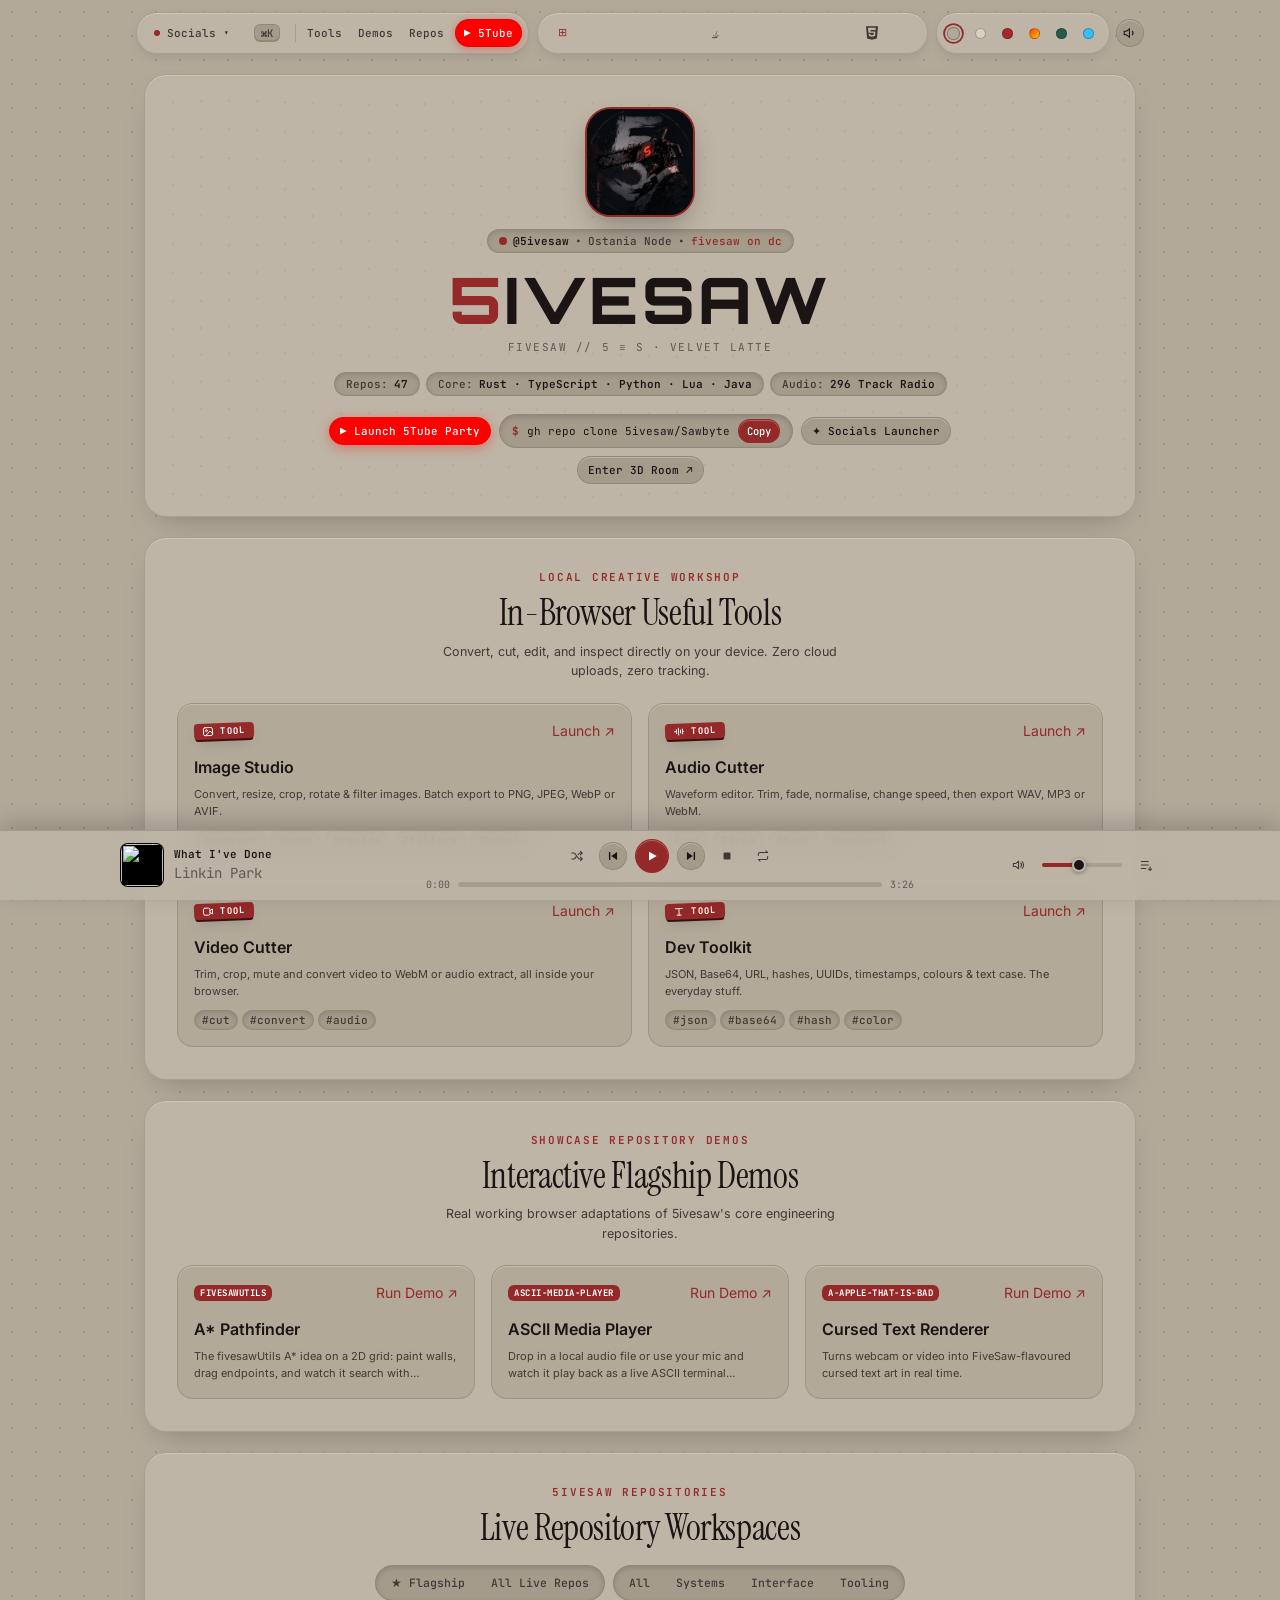
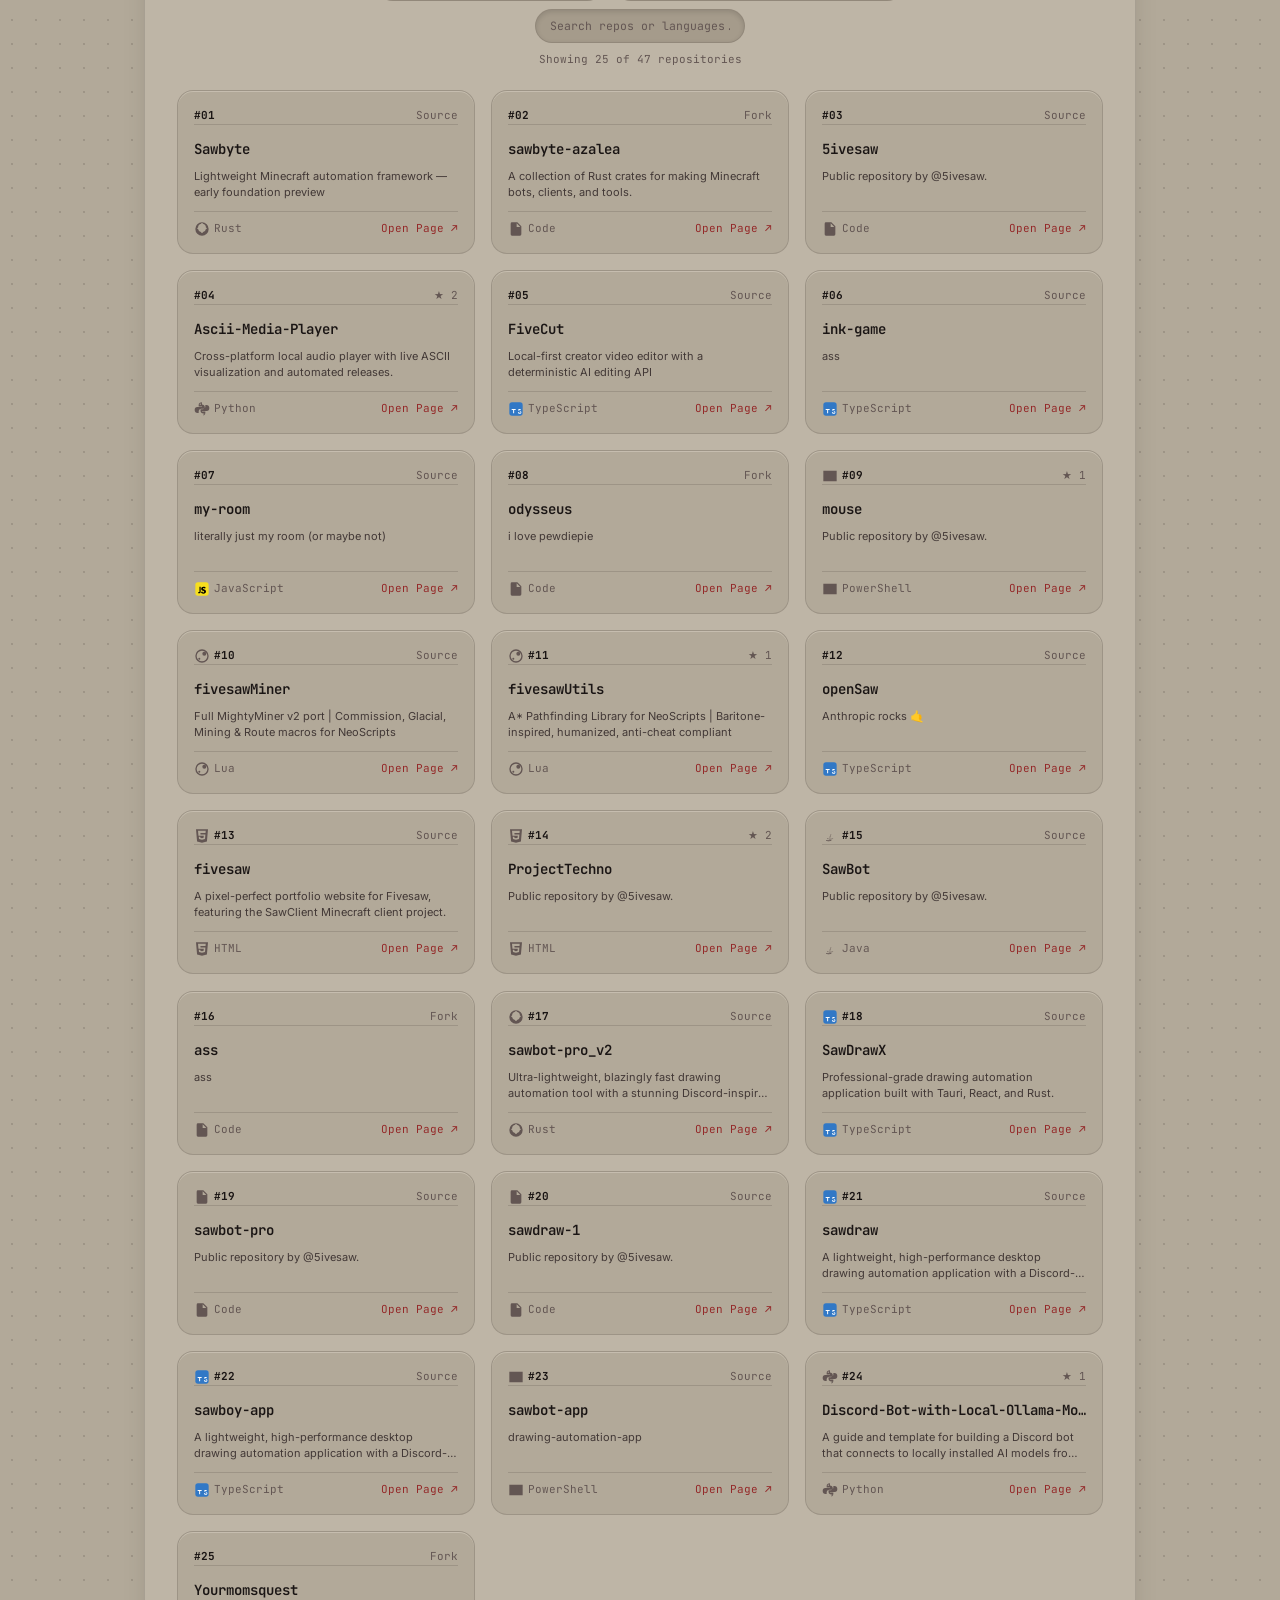
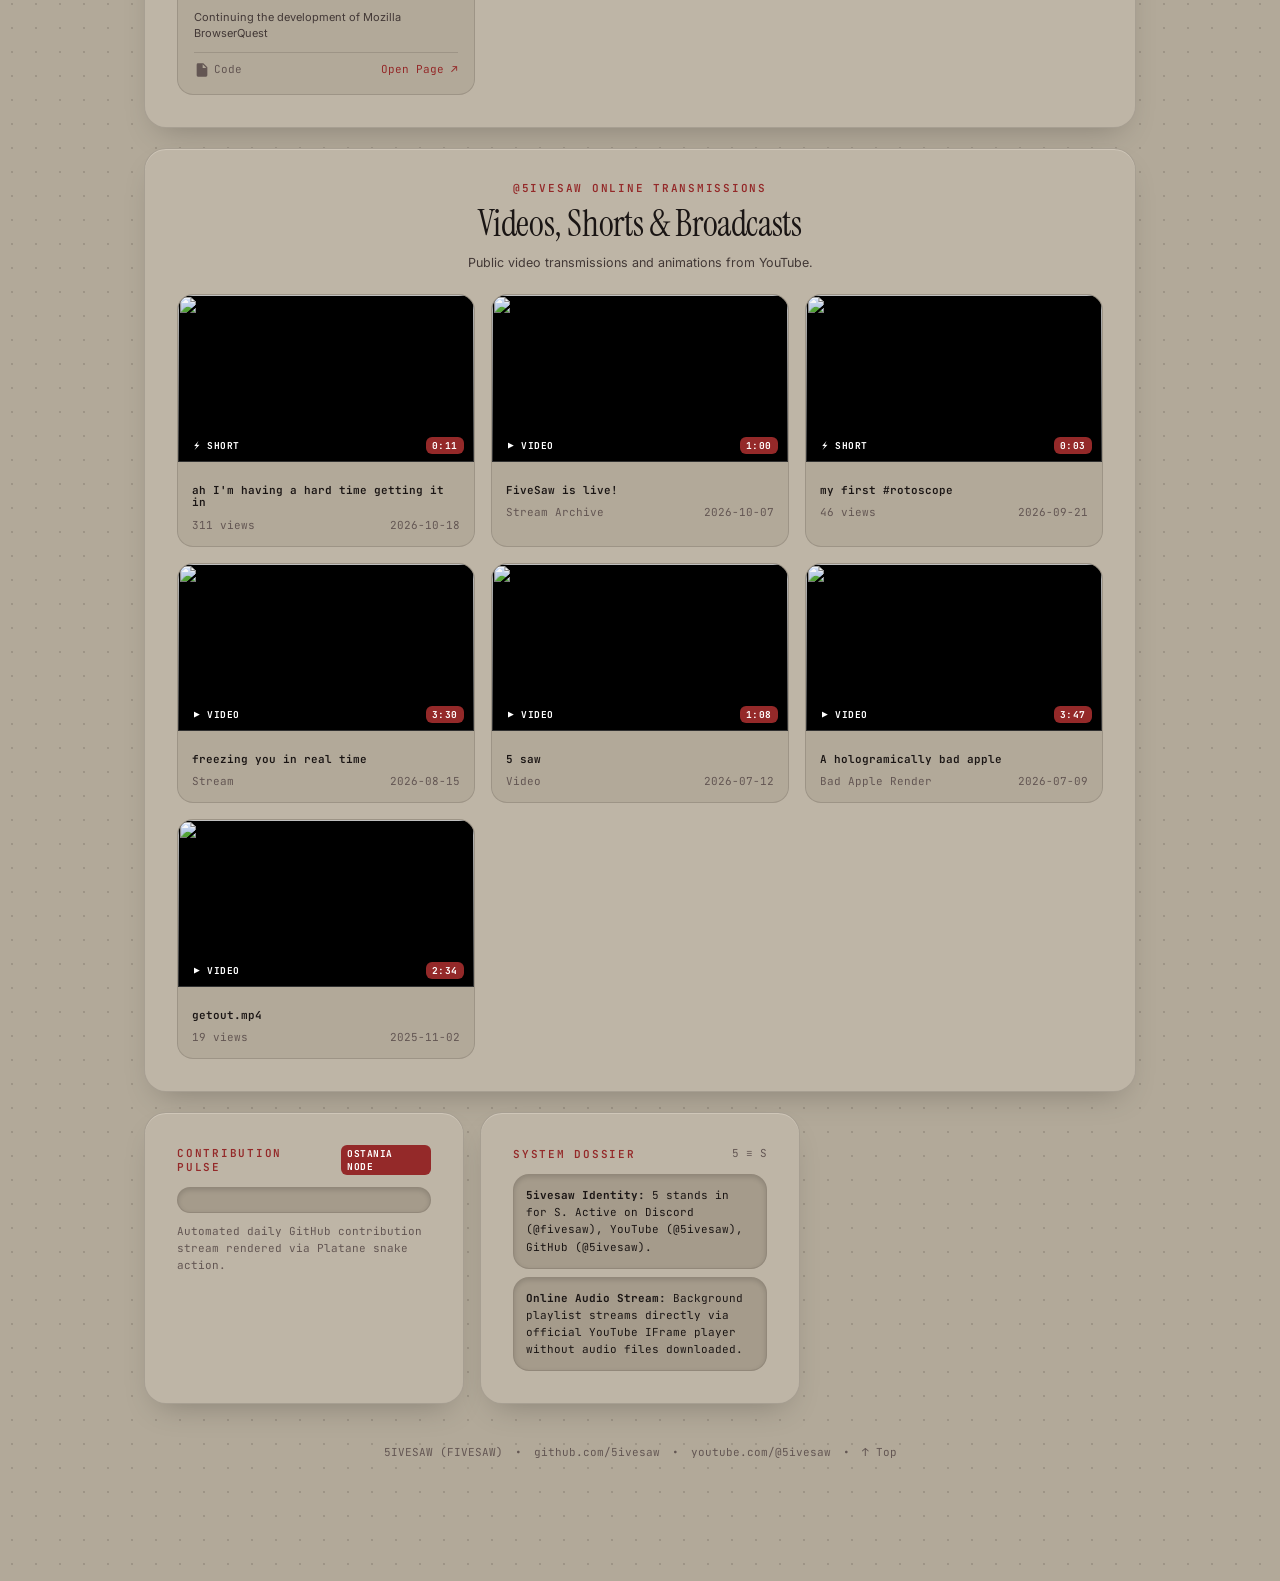
==== docs/index.html @ e76a1ba5 "feat: add 5Tube synchronized multiplayer theater and dedicated repo pages" ====
<!DOCTYPE html>
<html lang="en" class="scroll-smooth" data-tone="latte">
<head>
  <meta charset="UTF-8" />
  <meta name="viewport" content="width=device-width, initial-scale=1.0" />
  <title>5IVESAW (Fivesaw) — Official Portal, In-Browser Tools &amp; Transmissions</title>
  <meta name="description" content="Official portal of @5ivesaw featuring in-browser creative tools, repository demos, YouTube transmissions, and background radio." />
  <meta property="og:title" content="5IVESAW (Fivesaw) — Official Portal" />
  <meta property="og:description" content="Creative in-browser tools, Minecraft & bot frameworks, ASCII media players, and transmissions." />
  <meta property="og:image" content="https://5ivesaw.github.io/img/og.jpg" />
  <meta property="og:url" content="https://5ivesaw.github.io/" />
  <link rel="canonical" href="https://5ivesaw.github.io/" />
  <link rel="icon" type="image/png" href="./img/favicon.png" />
  <script>
    if (location.hostname === '5ivesaw.github.io' && location.pathname.startsWith('/5ivesaw')) {
      location.replace('https://5ivesaw.github.io/' + location.search + location.hash);
    }
  </script>

  <!-- Typography -->
  <link rel="preconnect" href="https://fonts.googleapis.com" />
  <link rel="preconnect" href="https://fonts.gstatic.com" crossorigin />
  <link href="https://fonts.googleapis.com/css2?family=Instrument+Serif:ital@0;1&family=Inter:wght@300;400;500;600;700&family=JetBrains+Mono:wght@400;500;600;700&family=Orbitron:wght@600;800&display=swap" rel="stylesheet" />

  <!-- Core Stylesheet -->
  <link rel="stylesheet" href="./css/main.css" />
  <link rel="stylesheet" href="./css/tools.css" />

  <style>
    /* Topbar Layout & Sticky Navigation */
    #topbar {
      position: sticky;
      top: 12px;
      z-index: 40;
      margin: 12px auto 20px;
      padding: 0 16px;
      max-width: 1040px;
      width: 100%;
    }
    .topbar-bar {
      display: flex;
      align-items: center;
      justify-content: space-between;
      gap: 8px;
    }
    .nav-pill {
      height: 42px;
      background: var(--elevated);
      border: 1px solid var(--line);
      border-radius: var(--r-full);
      box-shadow: 0 4px 14px -4px rgba(0,0,0,0.15), inset 0 1px 0 var(--hi);
      display: inline-flex;
      align-items: center;
      padding: 0 6px;
      transition: border-color .25s ease, background-color .4s var(--ease);
    }
    .nav-pill:hover { border-color: var(--line-strong); }

    /* Overview Scroller */
    #overviewCard {
      width: clamp(200px, 36vw, 440px);
      height: 42px;
      overflow: hidden;
      position: relative;
    }
    #workspacesScroller {
      display: flex;
      align-items: center;
      gap: 4px;
      width: 100%;
      height: 100%;
      overflow-x: auto;
      scrollbar-width: none;
      padding: 0 6px;
    }
    #workspacesScroller::-webkit-scrollbar { display: none; }
    .ws-item-btn {
      height: 30px;
      padding: 0 7px;
      border-radius: var(--r-full);
      display: inline-flex;
      align-items: center;
      gap: 4px;
      flex-shrink: 0;
      border: 1px solid transparent;
      color: var(--muted);
      transition: background-color .2s, color .2s, border-color .2s;
    }
    .ws-item-btn:hover {
      background-color: var(--surface);
      border-color: var(--line);
      color: var(--ink);
    }
    .ws-short-label {
      max-width: 0;
      opacity: 0;
      overflow: hidden;
      white-space: nowrap;
      font-size: 11px;
      transition: max-width .35s var(--ease), opacity .25s ease;
    }
    #overviewCard:hover .ws-short-label {
      max-width: 70px;
      opacity: 1;
    }

    /* Theme Dock Dots */
    .theme-dot-btn {
      height: 28px;
      padding: 0 5px;
      display: inline-flex;
      align-items: center;
      gap: 4px;
      border-radius: var(--r-full);
      transition: background-color .2s;
    }
    .theme-dot-btn:hover { background: var(--surface); }
    .theme-dot-btn.active-tone .dot-swatch {
      transform: scale(1.22);
      box-shadow: 0 0 0 1.5px var(--elevated), 0 0 0 3px var(--accent);
    }
    .dot-label {
      max-width: 0;
      opacity: 0;
      overflow: hidden;
      white-space: nowrap;
      font-size: 10px;
      transition: max-width .3s var(--ease), opacity .2s;
    }
    .theme-dot-btn:hover .dot-label {
      max-width: 60px;
      opacity: 1;
    }

    /* Chainsaw Mode Trim */
    .csm-only { display: none; }
    [data-tone="chainsaw"] .csm-only { display: block; }
    .csm-hazard {
      background: repeating-linear-gradient(-45deg, #FF3B14 0 10px, #0D0A0B 10px 20px);
    }

    /* Avatar & Hero */
    .hero-avatar-box {
      position: relative;
      width: 110px;
      height: 110px;
      border-radius: 26px;
      overflow: hidden;
      border: 2px solid var(--line-strong);
      box-shadow: 0 12px 28px -8px rgba(0,0,0,0.35);
      background: #000;
      cursor: pointer;
    }
    .hero-avatar-box img {
      position: absolute;
      inset: 0;
      width: 100%;
      height: 100%;
      object-fit: cover;
      transition: opacity .4s ease, transform .4s var(--ease-spring);
    }
    .hero-avatar-box .img-ascii { opacity: 0; }
    .hero-avatar-box:hover .img-pfp { opacity: 0; transform: scale(1.08); }
    .hero-avatar-box:hover .img-ascii { opacity: 1; transform: scale(1.04); }

    /* Bottom Streaming Music Dock */
    #musicDock {
      position: fixed;
      bottom: 0;
      left: 0;
      right: 0;
      z-index: 50;
      background: var(--glass);
      backdrop-filter: blur(14px);
      -webkit-backdrop-filter: blur(14px);
      border-top: 1px solid var(--line);
      box-shadow: 0 -8px 24px rgba(0,0,0,0.18);
      padding: 8px 16px;
      transition: transform .35s var(--ease);
    }
    .dock-content {
      max-width: 1040px;
      margin: 0 auto;
      display: flex;
      align-items: center;
      justify-content: space-between;
      gap: 12px;
    }
    .dock-thumb-box {
      width: 44px;
      height: 44px;
      border-radius: 8px;
      overflow: hidden;
      border: 1px solid var(--line);
      background: #000;
      flex-shrink: 0;
      position: relative;
    }
    .dock-thumb-box img {
      width: 100%;
      height: 100%;
      object-fit: cover;
      transition: transform 0.6s var(--ease);
    }
    .dock-thumb-box img.playing {
      animation: dockThumbPulse 3s ease-in-out infinite;
    }
    @keyframes dockThumbPulse {
      0%, 100% { transform: scale(1); }
      50% { transform: scale(1.08); }
    }
    .progress-scrub {
      height: 5px;
      background: var(--line);
      border-radius: 4px;
      cursor: pointer;
      position: relative;
      overflow: hidden;
      width: 100%;
    }
    .progress-scrub-bar {
      height: 100%;
      background: var(--accent);
      width: 0%;
      border-radius: inherit;
      pointer-events: none;
    }
    #dockQueueDrawer {
      position: absolute;
      bottom: calc(100% + 8px);
      right: 16px;
      width: min(100vw - 32px, 320px);
      max-height: 380px;
      overflow-y: auto;
      z-index: 60;
    }
  </style>
</head>
<body class="selection:bg-[var(--accent)] selection:text-white">

  <!-- Fixed Topbar -->
  <header id="topbar">
    <div class="topbar-bar">
      <!-- Left: Socials & Navigation -->
      <div class="nav-pill" style="gap:2px;">
        <button type="button" id="socialsMenuBtn" class="btn sm ghost" title="Socials Launcher">
          <span class="dot" style="width:6px;height:6px;"></span>
          <span class="mono xs">Socials ▾</span>
        </button>
        <button type="button" id="openCmdPaletteBtn" class="btn sm ghost" title="Command Palette (Ctrl+K)">
          <kbd>⌘K</kbd>
        </button>
        <span style="width:1px;height:18px;background:var(--line);margin:0 2px;"></span>
        <a href="#toolsSection" class="btn sm ghost mono xs" style="padding:0 6px;" title="Jump to in-browser creative tools">Tools</a>
        <a href="#demosSection" class="btn sm ghost mono xs" style="padding:0 6px;" title="Jump to interactive demos">Demos</a>
        <a href="#reposSection" class="btn sm ghost mono xs" style="padding:0 6px;" title="Jump to repositories">Repos</a>
        <a href="#/5tube" class="btn sm mono xs font-bold" style="background:#FF0000;color:#fff;border-radius:var(--r-full);padding:2px 8px;margin-left:2px;box-shadow:0 2px 8px rgba(255,0,0,0.35);" title="5Tube: Synchronized Multiplayer YouTube Theater">▶ 5Tube</a>
      </div>

      <!-- Center: Repos Overview Scroller -->
      <nav id="overviewCard" class="nav-pill" aria-label="Workspaces">
        <div id="workspacesScroller">
          <a href="#/" class="ws-item-btn mono xs" style="color:var(--accent);">
            <span>⊞</span>
            <span class="ws-short-label">Overview</span>
          </a>
          <div id="workspacesTray" class="row" style="gap:3px;"></div>
        </div>
      </nav>

      <!-- Right: Themes, Sound Toggle & Time -->
      <div class="row" style="gap:6px;">
        <div class="nav-pill" style="gap:2px;">
          <!-- Latte Default -->
          <button type="button" data-set-tone="latte" class="tone-btn theme-dot-btn active-tone" title="Velvet Latte (Soft eye-safe cream)">
            <span class="dot-swatch" style="background:#B2A999;"></span>
            <span class="dot-label">Latte</span>
          </button>
          <!-- Cream -->
          <button type="button" data-set-tone="cream" class="tone-btn theme-dot-btn" title="Warm Oat Cream">
            <span class="dot-swatch" style="background:#D7D0C3;"></span>
            <span class="dot-label">Cream</span>
          </button>
          <!-- README Crimson -->
          <button type="button" data-set-tone="readme" class="tone-btn theme-dot-btn" title="5ivesaw README Crimson">
            <span class="dot-swatch" style="background:#A62929;"></span>
            <span class="dot-label">README</span>
          </button>
          <!-- Chainsaw -->
          <button type="button" data-set-tone="chainsaw" class="tone-btn theme-dot-btn" title="Chainsaw Man">
            <span class="dot-swatch" style="background:linear-gradient(135deg, #FF3B14, #FFC700);"></span>
            <span class="dot-label">Chainsaw</span>
          </button>
          <!-- Ostania -->
          <button type="button" data-set-tone="ostania" class="tone-btn theme-dot-btn" title="Ostania Emerald">
            <span class="dot-swatch" style="background:#245C49;"></span>
            <span class="dot-label">Ostania</span>
          </button>
          <!-- Cyber -->
          <button type="button" data-set-tone="cyber" class="tone-btn theme-dot-btn" title="Cyber Cobalt">
            <span class="dot-swatch" style="background:#38BDF8;"></span>
            <span class="dot-label">Cyber</span>
          </button>
        </div>

        <button type="button" id="sfxToggleBtn" class="btn sm icon" title="Sound Effects: ON">
          <svg viewBox="0 0 24 24" fill="none" stroke="currentColor" stroke-width="1.8" class="w-4 h-4"><path d="M11 5L6 9H2v6h4l5 4V5z"/><path d="M15.54 8.46a5 5 0 0 1 0 7.07"/></svg>
        </button>
      </div>
    </div>
  </header>

  <!-- Main Canvas -->
  <main id="appMain" class="max-w-5xl w-full mx-auto px-4 sm:px-6 pb-24">

    <!-- Chainsaw Man Ripcord Hazard Banner -->
    <div class="csm-only card pad mb-4" style="padding:0;overflow:hidden;border-color:#FF3B14;margin-bottom:18px;">
      <div class="csm-hazard" style="height:8px;width:100%;"></div>
      <div class="row between" style="padding:10px 16px;background:#171113;">
        <span class="mono xs font-semibold text-[#FFC700] tracking-wider">
          ⚡ DEVIL HUNTER SPECIAL DIVISION // PUBLIC SAFETY ARCHIVE
        </span>
        <button type="button" id="revChainsawBtn" class="btn sm primary" style="background:#FF3B14;color:#000;font-weight:700;">
          PULL RIPCORD ⟳
        </button>
      </div>
    </div>

    <!-- SUB-VIEW CONTAINER (MOUNT FOR TOOLS & DEMOS) -->
    <div id="subViewContainer" class="hidden"></div>

    <!-- HOME PORTAL SECTIONS -->
    <div id="homeSections" class="stack" style="gap:20px;">

      <!-- 1. Hero Identity Stage -->
      <section class="card pad spot text-center flex flex-col items-center justify-center relative overflow-hidden" style="min-height:360px;">
        <canvas id="heroFieldCanvas" class="absolute inset-0 w-full h-full opacity-40 pointer-events-none"></canvas>

        <div class="relative z-10 flex flex-col items-center gap-3 max-w-2xl mx-auto">
          <!-- Tactile Dual-Avatar with Scanline Glitch -->
          <div class="hero-avatar-box" title="Hand-drawn 5ivesaw Portrait — hover for ASCII matrix scan">
            <img src="./img/pfp.webp" alt="5ivesaw portrait" class="img-pfp" />
            <img src="./img/pfp-ascii.webp" alt="5ivesaw ascii" class="img-ascii" />
          </div>

          <div class="chip xs">
            <span class="dot pulse"></span>
            <a href="https://github.com/5ivesaw" target="_blank" rel="noopener noreferrer" class="hover:underline font-semibold" style="color:var(--ink);">@5ivesaw</a>
            <span>•</span>
            <span>Ostania Node</span>
            <span>•</span>
            <span class="accent">fivesaw on dc</span>
          </div>

          <!-- Morphable Title -->
          <button type="button" id="morphBrandBtn" class="focus:outline-none" title="5 is used because it looks like S — click to morph!">
            <h1 class="display font-extrabold tracking-wider" style="font-size:clamp(36px, 6vw, 64px);line-height:1.1;color:var(--ink);">
              <span id="brandFirstGlyph" class="accent inline-block transition-transform duration-300">5</span>IVESAW
            </h1>
            <p class="mono xs upper faint" style="margin-top:4px;">
              FIVESAW // 5 ≡ S · <span id="activeToneLabel">Velvet Latte</span>
            </p>
          </button>

          <!-- Core Telemetry & Stack -->
          <div class="row wrap center xs mono" style="gap:6px;margin-top:4px;">
            <span class="chip">Repos: <strong id="statRepos">47</strong></span>
            <span class="chip">Core: <strong>Rust · TypeScript · Python · Lua · Java</strong></span>
            <span class="chip">Audio: <strong>296 Track Radio</strong></span>
          </div>

          <!-- Quick Actions -->
          <div class="row wrap center" style="gap:8px;margin-top:6px;">
            <a href="#/5tube" class="btn sm primary" style="background:#FF0000;border-color:#FF0000;box-shadow:0 3px 12px rgba(255,0,0,0.35);">
              <span>▶ Launch 5Tube Party</span>
            </a>
            <div class="well row xs mono" style="padding:4px 12px;border-radius:var(--r-full);">
              <span class="accent font-bold">$</span>
              <span class="text-paper-ink">gh repo clone 5ivesaw/Sawbyte</span>
              <button type="button" id="copyCliBtn" class="btn sm primary" style="height:24px;padding:0 8px;font-size:10.5px;">Copy</button>
            </div>
            <button type="button" id="heroOpenSocialsBtn" class="btn sm">
              <span>✦ Socials Launcher</span>
            </button>
            <a href="https://5ivesaw.github.io/my-room/" target="_blank" rel="noopener noreferrer" class="btn sm">
              <span>Enter 3D Room ↗</span>
            </a>
          </div>
        </div>
      </section>

      <!-- 2. IN-BROWSER USEFUL TOOLS (Converted locally, cutting, editing, audio/video) -->
      <section id="toolsSection" class="card pad">
        <div class="section-head">
          <span class="eyebrow">LOCAL CREATIVE WORKSHOP</span>
          <h2>In-Browser Useful Tools</h2>
          <p class="muted sm" style="max-width:55ch;">
            Convert, cut, edit, and inspect directly on your device. Zero cloud uploads, zero tracking.
          </p>
        </div>
        <div id="toolsGrid" class="grid grid-2">
          <!-- 1. Image Studio -->
          <a href="#/tools/image" class="tile hover pop-in" style="padding:16px;">
            <div class="row between">
              <span class="tl-sticker" style="font-size:9px;padding:2px 8px;">🖼️ TOOL</span>
              <span class="accent font-medium text-xs">Launch Studio ↗</span>
            </div>
            <h3 class="font-semibold" style="margin-top:6px;font-size:16px;color:var(--ink);">Image Studio</h3>
            <p class="xs muted clamp-2">Convert, resize, crop, rotate &amp; filter images. Batch export to PNG, JPEG, WebP or AVIF.</p>
            <div class="row wrap xs mono faint" style="margin-top:auto;gap:4px;">
              <span class="chip xs" style="padding:2px 7px;">#convert</span>
              <span class="chip xs" style="padding:2px 7px;">#crop</span>
              <span class="chip xs" style="padding:2px 7px;">#resize</span>
              <span class="chip xs" style="padding:2px 7px;">#batch</span>
            </div>
          </a>

          <!-- 2. Audio Cutter -->
          <a href="#/tools/audio" class="tile hover pop-in" style="padding:16px;">
            <div class="row between">
              <span class="tl-sticker" style="font-size:9px;padding:2px 8px;">🎵 TOOL</span>
              <span class="accent font-medium text-xs">Launch Cutter ↗</span>
            </div>
            <h3 class="font-semibold" style="margin-top:6px;font-size:16px;color:var(--ink);">Audio Cutter</h3>
            <p class="xs muted clamp-2">Waveform editor. Trim, fade, normalise, change speed, then export WAV, MP3 or WebM.</p>
            <div class="row wrap xs mono faint" style="margin-top:auto;gap:4px;">
              <span class="chip xs" style="padding:2px 7px;">#cut</span>
              <span class="chip xs" style="padding:2px 7px;">#trim</span>
              <span class="chip xs" style="padding:2px 7px;">#fade</span>
              <span class="chip xs" style="padding:2px 7px;">#convert</span>
            </div>
          </a>

          <!-- 3. Video Cutter -->
          <a href="#/tools/video" class="tile hover pop-in" style="padding:16px;">
            <div class="row between">
              <span class="tl-sticker" style="font-size:9px;padding:2px 8px;">🎬 TOOL</span>
              <span class="accent font-medium text-xs">Launch Cutter ↗</span>
            </div>
            <h3 class="font-semibold" style="margin-top:6px;font-size:16px;color:var(--ink);">Video Cutter</h3>
            <p class="xs muted clamp-2">Trim, crop, mute and convert video to WebM or audio extract, all inside your browser.</p>
            <div class="row wrap xs mono faint" style="margin-top:auto;gap:4px;">
              <span class="chip xs" style="padding:2px 7px;">#cut</span>
              <span class="chip xs" style="padding:2px 7px;">#convert</span>
              <span class="chip xs" style="padding:2px 7px;">#audio</span>
            </div>
          </a>

          <!-- 4. Dev Toolkit -->
          <a href="#/tools/dev" class="tile hover pop-in" style="padding:16px;">
            <div class="row between">
              <span class="tl-sticker" style="font-size:9px;padding:2px 8px;">⚡ TOOL</span>
              <span class="accent font-medium text-xs">Launch Toolkit ↗</span>
            </div>
            <h3 class="font-semibold" style="margin-top:6px;font-size:16px;color:var(--ink);">Dev Toolkit</h3>
            <p class="xs muted clamp-2">JSON, Base64, URL, hashes, UUIDs, timestamps, colours &amp; text case. The everyday stuff.</p>
            <div class="row wrap xs mono faint" style="margin-top:auto;gap:4px;">
              <span class="chip xs" style="padding:2px 7px;">#json</span>
              <span class="chip xs" style="padding:2px 7px;">#base64</span>
              <span class="chip xs" style="padding:2px 7px;">#hash</span>
              <span class="chip xs" style="padding:2px 7px;">#color</span>
            </div>
          </a>
        </div>
      </section>

      <!-- 3. INTERACTIVE REPOSITORY DEMOS (The 3 Flagship Demos) -->
      <section id="demosSection" class="card pad">
        <div class="section-head">
          <span class="eyebrow">SHOWCASE REPOSITORY DEMOS</span>
          <h2>Interactive Flagship Demos</h2>
          <p class="muted sm" style="max-width:55ch;">
            Real working browser adaptations of 5ivesaw's core engineering repositories.
          </p>
        </div>
        <div id="demosGrid" class="grid grid-3">
          <!-- 1. A* Pathfinder -->
          <a href="#/demos/pathfinder" class="tile hover pop-in" style="padding:16px;">
            <div class="row between">
              <span class="badge" style="font-size:9px;">fivesawUtils</span>
              <span class="accent font-medium text-xs">Run Demo ↗</span>
            </div>
            <h3 class="font-semibold" style="margin-top:6px;font-size:16px;color:var(--ink);">A* Pathfinder</h3>
            <p class="xs muted clamp-2">The fivesawUtils A* idea on a 2D grid: paint walls, drag endpoints, and watch it search with humanized spline smoothing.</p>
          </a>

          <!-- 2. ASCII Media Player -->
          <a href="#/demos/ascii-player" class="tile hover pop-in" style="padding:16px;">
            <div class="row between">
              <span class="badge" style="font-size:9px;">Ascii-Media-Player</span>
              <span class="accent font-medium text-xs">Run Demo ↗</span>
            </div>
            <h3 class="font-semibold" style="margin-top:6px;font-size:16px;color:var(--ink);">ASCII Media Player</h3>
            <p class="xs muted clamp-2">Drop in a local audio file or use your mic and watch it play back as a live ASCII terminal spectrum.</p>
          </a>

          <!-- 3. Cursed Text Renderer -->
          <a href="#/demos/bad-apple" class="tile hover pop-in" style="padding:16px;">
            <div class="row between">
              <span class="badge" style="font-size:9px;">a-apple-that-is-bad</span>
              <span class="accent font-medium text-xs">Run Demo ↗</span>
            </div>
            <h3 class="font-semibold" style="margin-top:6px;font-size:16px;color:var(--ink);">Cursed Text Renderer</h3>
            <p class="xs muted clamp-2">Turns webcam or video into FiveSaw-flavoured cursed text art in real time.</p>
          </a>
        </div>
      </section>

      <!-- 4. REPOSITORY WORKSPACES (With search, filters, flagship view) -->
      <section id="reposSection" class="card pad">
        <div class="section-head">
          <span class="eyebrow">5IVESAW REPOSITORIES</span>
          <h2>Live Repository Workspaces</h2>
          <div class="row wrap center" style="gap:8px;margin-top:8px;">
            <div class="seg">
              <button type="button" id="scopeFlagshipBtn" class="bg-paper-elevated font-semibold">★ Flagship</button>
              <button type="button" id="scopeAllReposBtn">All Live Repos</button>
            </div>
            <div class="seg" role="tablist">
              <button type="button" data-filter="all" class="repo-filter-btn bg-paper-elevated">All</button>
              <button type="button" data-filter="systems" class="repo-filter-btn">Systems</button>
              <button type="button" data-filter="interface" class="repo-filter-btn">Interface</button>
              <button type="button" data-filter="tooling" class="repo-filter-btn">Tooling</button>
            </div>
            <input type="text" id="repoSearchInput" placeholder="Search repos or languages..." class="input" style="max-width:210px;height:32px;font-size:11.5px;" />
          </div>
          <span id="repoCountBadge" class="faint xs mono mt-2">Showing repositories...</span>
        </div>
        <div id="repoContainer" class="grid grid-3"></div>
      </section>

      <!-- 5. YOUTUBE VIDEOS & SHORTS TRANSMISSIONS -->
      <section id="transmissionsSection" class="card pad">
        <div class="section-head">
          <span class="eyebrow">@5IVESAW ONLINE TRANSMISSIONS</span>
          <h2>Videos, Shorts &amp; Broadcasts</h2>
          <p class="muted sm">Public video transmissions and animations from YouTube.</p>
        </div>
        <div id="mediaGridContainer" class="grid grid-3"></div>
      </section>

      <!-- 6. CONTRIBUTION SNAKE & FIELD NOTES -->
      <div class="grid grid-2" style="align-items:stretch;">
        <section class="card pad">
          <div class="row between" style="margin-bottom:12px;">
            <span class="eyebrow">CONTRIBUTION PULSE</span>
            <span class="badge" style="background:var(--accent);">Ostania Node</span>
          </div>
          <div class="well center p-3 overflow-hidden rounded-xl">
            <img src="https://raw.githubusercontent.com/5ivesaw/5ivesaw/output/fivesaw-snake.svg" alt="5ivesaw contribution snake" style="max-height:90px;margin:0 auto;" onerror="this.style.display='none'" />
          </div>
          <p class="xs mono faint" style="margin-top:10px;">
            Automated daily GitHub contribution stream rendered via Platane snake action.
          </p>
        </section>

        <section class="card pad">
          <div class="row between" style="margin-bottom:12px;">
            <span class="eyebrow">SYSTEM DOSSIER</span>
            <span class="xs mono faint">5 ≡ S</span>
          </div>
          <div class="stack" style="gap:8px;">
            <div class="well p-3 rounded-xl xs mono">
              <strong style="color:var(--ink);">5ivesaw Identity:</strong> 5 stands in for S. Active on Discord (@fivesaw), YouTube (@5ivesaw), GitHub (@5ivesaw).
            </div>
            <div class="well p-3 rounded-xl xs mono">
              <strong style="color:var(--ink);">Online Audio Stream:</strong> Background playlist streams directly via official YouTube IFrame player without audio files downloaded.
            </div>
          </div>
        </section>
      </div>

    </div>

    <!-- Centered Footer -->
    <footer style="margin-top:40px;text-align:center;" class="xs mono faint">
      <div class="row center wrap" style="gap:12px;">
        <span>5IVESAW (FIVESAW)</span>
        <span>•</span>
        <a href="https://github.com/5ivesaw" target="_blank" rel="noopener noreferrer" class="hover:underline">github.com/5ivesaw</a>
        <span>•</span>
        <a href="https://www.youtube.com/@5ivesaw" target="_blank" rel="noopener noreferrer" class="hover:underline">youtube.com/@5ivesaw</a>
        <span>•</span>
        <a href="#top" class="hover:underline">↑ Top</a>
      </div>
    </footer>
  </main>

  <!-- PERSISTENT BOTTOM STREAMING MUSIC DOCK (YouTube IFrame API Stream) -->
  <aside id="musicDock" aria-label="5ivesaw Radio Stream">
    <!-- Up Next Drawer -->
    <div id="dockQueueDrawer" class="card pad hidden shadow-2xl" style="padding:12px;">
      <div class="row between pb-2 border-b border-[var(--line)]">
        <span class="eyebrow">UP NEXT (RADIO QUEUE)</span>
        <span class="xs mono accent">296 Songs</span>
      </div>
      <div id="dockQueueList" class="stack" style="gap:4px;margin-top:8px;"></div>
    </div>

    <div class="dock-content">
      <!-- Left Track Info -->
      <div class="row" style="gap:10px;min-width:0;flex:1 1 240px;">
        <div class="dock-thumb-box">
          <img id="dockThumb" src="https://i.ytimg.com/vi/eXRWHzV72sU/default.jpg" alt="" />
        </div>
        <div class="truncate">
          <div id="dockTitle" class="mono font-semibold xs truncate" style="color:var(--ink);">What I've Done</div>
          <div id="dockArtist" class="mono faint text-[11px] truncate">Linkin Park</div>
        </div>
      </div>

      <!-- Center Player Controls & Progress Scrub -->
      <div style="flex:2 1 380px;display:flex;flex-direction:column;align-items:center;gap:4px;">
        <div class="row center" style="gap:8px;">
          <button type="button" id="dockShuffleBtn" class="btn sm icon ghost" title="Shuffle"><span data-icon="shuffle"></span></button>
          <button type="button" id="dockPrevBtn" class="btn sm icon" title="Previous Track"><span data-icon="prev"></span></button>
          <button type="button" id="dockPlayBtn" class="btn primary sm icon" style="width:34px;height:34px;" title="Play"><span data-icon="play"></span></button>
          <button type="button" id="dockNextBtn" class="btn sm icon" title="Next Track"><span data-icon="next"></span></button>
          <button type="button" id="dockStopBtn" class="btn sm icon ghost" title="Stop"><span data-icon="stop"></span></button>
          <button type="button" id="dockRepeatBtn" class="btn sm icon ghost" title="Repeat"><span data-icon="repeat"></span></button>
        </div>

        <div class="row w-full" style="gap:8px;font-size:10px;font-family:var(--font-mono);color:var(--faint);">
          <span id="dockTimeCur">0:00</span>
          <div id="dockProgressTrack" class="progress-scrub">
            <div id="dockProgress" class="progress-scrub-bar"></div>
          </div>
          <span id="dockTimeDur">3:26</span>
        </div>
      </div>

      <!-- Right Volume & Queue Toggle -->
      <div class="row" style="gap:8px;flex:1 1 180px;justify-content:flex-end;">
        <button type="button" id="dockMuteBtn" class="btn sm icon ghost" title="Mute"><span data-icon="vol"></span></button>
        <input type="range" id="dockVolSlider" min="0" max="100" value="45" style="max-width:80px;" title="Volume" />
        <button type="button" id="dockQueueToggle" class="btn sm icon ghost" title="Queue / Playlist"><span data-icon="list"></span></button>
      </div>
    </div>
  </aside>

  <!-- SOCIALS APP LAUNCHER MODAL -->
  <div id="socialsDropdown" class="modal" role="dialog" aria-modal="true">
    <div class="card pad" style="max-width:480px;width:100%;">
      <div class="row between border-b border-[var(--line)] pb-3">
        <span class="mono xs font-semibold">✦ 5IVESAW SOCIALS &amp; LINKS</span>
        <button type="button" id="closeSocialsLauncherBtn" class="btn sm ghost">ESC</button>
      </div>
      <div class="grid grid-3" style="margin-top:14px;gap:10px;">
        <a href="https://github.com/5ivesaw" target="_blank" rel="noopener noreferrer" class="tile hover center">
          <div style="font-size:22px;"><span data-icon="github"></span></div>
          <span class="mono xs font-semibold">GitHub</span>
          <span class="mono text-[10px] faint">@5ivesaw</span>
        </a>
        <a href="https://discord.com/users/1293243367387430952" target="_blank" rel="noopener noreferrer" class="tile hover center">
          <div style="font-size:22px;color:#5865F2;"><span data-icon="discord"></span></div>
          <span class="mono xs font-semibold">Discord</span>
          <span class="mono text-[10px] faint">@fivesaw</span>
        </a>
        <a href="https://www.youtube.com/@5ivesaw" target="_blank" rel="noopener noreferrer" class="tile hover center">
          <div style="font-size:22px;color:#EF4444;"><span data-icon="youtube"></span></div>
          <span class="mono xs font-semibold">YouTube</span>
          <span class="mono text-[10px] faint">@5ivesaw</span>
        </a>
        <a href="https://www.instagram.com/5ivesaw/" target="_blank" rel="noopener noreferrer" class="tile hover center">
          <div style="font-size:22px;color:#E4405F;"><span data-icon="instagram"></span></div>
          <span class="mono xs font-semibold">Instagram</span>
          <span class="mono text-[10px] faint">@5ivesaw</span>
        </a>
        <a href="https://5ivesaw.github.io/my-room/" target="_blank" rel="noopener noreferrer" class="tile hover center">
          <div style="font-size:22px;color:var(--accent);"><span data-icon="sparkle"></span></div>
          <span class="mono xs font-semibold">My Room 3D</span>
          <span class="mono text-[10px] faint">WebGL</span>
        </a>
        <a href="https://5ivesaw.github.io/ink-game/" target="_blank" rel="noopener noreferrer" class="tile hover center">
          <div style="font-size:22px;color:var(--accent);"><span data-icon="play2"></span></div>
          <span class="mono xs font-semibold">Ink Game</span>
          <span class="mono text-[10px] faint">Canvas</span>
        </a>
      </div>
    </div>
  </div>

  <!-- COMMAND PALETTE MODAL (Ctrl+K) -->
  <div id="cmdPaletteModal" class="modal top" role="dialog" aria-modal="true">
    <div class="card pad" style="max-width:520px;width:100%;padding:14px;">
      <div class="row" style="gap:8px;">
        <span class="accent"><span data-icon="search"></span></span>
        <input type="text" id="cmdPaletteInput" placeholder="Type a command, tool, demo, or repo..." class="input" style="height:36px;border:none;background:transparent;box-shadow:none;font-size:13px;" />
        <button type="button" id="closeCmdPaletteBtn" class="btn sm ghost">ESC</button>
      </div>
      <div class="divider" style="margin:8px 0;"></div>
      <div id="cmdPaletteResults" class="stack" style="gap:4px;max-height:300px;overflow-y:auto;"></div>
    </div>
  </div>

  <!-- REPOSITORY DETAIL MODAL -->
  <div id="repoModal" class="modal" role="dialog" aria-modal="true">
    <div class="card pad" style="max-width:540px;width:100%;">
      <div class="row between border-b border-[var(--line)] pb-3">
        <div class="row">
          <div id="modalRepoIconHolder"></div>
          <h3 id="modalRepoName" class="mono font-semibold" style="font-size:16px;">Repository</h3>
        </div>
        <button type="button" id="closeRepoModalBtn" class="btn sm ghost">✕</button>
      </div>

      <p id="modalRepoDesc" class="sm muted" style="margin:14px 0;line-height:1.5;">Description</p>

      <div class="row wrap xs mono faint" style="margin-bottom:14px;gap:8px;">
        <span id="modalRepoLang" class="chip">Language</span>
        <span id="modalRepoStars" class="chip">Stars</span>
      </div>

      <div class="well row between xs mono" style="padding:8px 12px;margin-bottom:14px;">
        <code id="modalRepoClone" class="truncate">git clone https://...</code>
        <button type="button" id="copyModalCloneBtn" class="btn sm primary">Copy</button>
      </div>

      <div class="row between">
        <a id="modalRepoGithubLink" href="#" target="_blank" rel="noopener noreferrer" class="btn primary sm">
          <span data-icon="github"></span> Open on GitHub ↗
        </a>
      </div>
    </div>
  </div>

  <!-- YOUTUBE VIDEO / SHORT PLAYER MODAL -->
  <div id="videoPlayerModal" class="modal" role="dialog" aria-modal="true">
    <div class="card pad" style="max-width:680px;width:100%;padding:14px;">
      <div class="row between border-b border-[var(--line)] pb-3">
        <h4 id="videoModalTitle" class="mono font-semibold xs truncate" style="max-width:440px;">Transmission</h4>
        <button type="button" id="closeVideoModalBtn" class="btn sm ghost">✕</button>
      </div>
      <div style="aspect-ratio:16/9;width:100%;background:#000;border-radius:var(--r);overflow:hidden;margin:12px 0;">
        <iframe id="videoModalIframe" src="about:blank" style="width:100%;height:100%;border:0;" allow="autoplay; encrypted-media" allowfullscreen></iframe>
      </div>
      <div class="row between xs mono">
        <span class="faint">@5ivesaw YouTube Broadcast</span>
        <a id="videoModalExternalLink" href="#" target="_blank" rel="noopener noreferrer" class="accent hover:underline">Watch on YouTube ↗</a>
      </div>
    </div>
  </div>

  <!-- Toast Host -->
  <div class="toast-host" role="status" aria-live="polite"></div>

  <!-- Application Script -->
  <script type="module" src="./js/app.js"></script>
</body>
</html>
---- docs/css/main.css ----
/* =============================================================================
   5IVESAW — design system
   Hand-written (no runtime Tailwind) for speed. All colours come from tokens so
   every component follows the active theme ([data-tone] on <html>).
   ============================================================================= */

/* ---------- 1. THEMES ---------------------------------------------------- */
:root, [data-tone="latte"] {
  --bg: #B2A999; --surface: #A59B8B; --elevated: #BEB5A6;
  --glass: rgba(190, 181, 166, .82);
  --line: rgba(32, 24, 22, .14); --line-strong: #942929;
  --hi: rgba(255, 248, 236, .26);
  --ink: #1A1514; --muted: #423836; --faint: #635653;
  --accent: #942929; --accent-2: #B54842; --on-accent: #fff;
  --spot: rgba(148, 41, 41, .10); --wave: #C4BCAE;
  --shadow: 0 14px 32px -14px rgba(0, 0, 0, .25);
  color-scheme: light;
}
[data-tone="cream"] {
  --bg: #CBC3B5; --surface: #BFB6A6; --elevated: #D7D0C3;
  --glass: rgba(215, 208, 195, .82);
  --line: rgba(42, 30, 30, .14); --line-strong: #A62929;
  --hi: rgba(255, 250, 242, .4);
  --ink: #1D1818; --muted: #524646; --faint: #7A6B6B;
  --accent: #A62929; --accent-2: #C2504A; --on-accent: #fff;
  --spot: rgba(166, 41, 41, .1); --wave: #DDD6C8;
  color-scheme: light;
}
[data-tone="readme"] {
  --bg: #170f0f; --surface: #110a0a; --elevated: #211515;
  --glass: rgba(33, 21, 21, .8);
  --line: #3a2626; --line-strong: #A62929;
  --hi: rgba(194, 80, 74, .14);
  --ink: #F2E6E6; --muted: #C4A8A8; --faint: #876868;
  --accent: #C2504A; --accent-2: #A62929; --on-accent: #fff;
  --spot: rgba(166, 41, 41, .16); --wave: #3a2626;
  --shadow: 0 14px 32px -14px rgba(0, 0, 0, .6);
  color-scheme: dark;
}
[data-tone="chainsaw"] {
  --bg: #0D0A0B; --surface: #070506; --elevated: #171113;
  --glass: rgba(23, 17, 19, .82);
  --line: #3D1A20; --line-strong: #FF3B14;
  --hi: rgba(255, 199, 0, .16);
  --ink: #FFF5EB; --muted: #F2A68D; --faint: #9E5246;
  --accent: #FF3B14; --accent-2: #FFC700; --on-accent: #0D0A0B;
  --spot: rgba(255, 59, 20, .18); --wave: #FF3B14;
  --shadow: 0 16px 38px -12px rgba(255, 59, 20, .18);
  color-scheme: dark;
}
[data-tone="ostania"] {
  --bg: #0F1C18; --surface: #0A1310; --elevated: #162923;
  --glass: rgba(22, 41, 35, .82);
  --line: #26473C; --line-strong: #D4AF6A;
  --hi: rgba(212, 175, 106, .14);
  --ink: #E6F4EE; --muted: #9CC2B3; --faint: #5B8273;
  --accent: #D4AF6A; --accent-2: #34D399; --on-accent: #0F1C18;
  --spot: rgba(52, 211, 153, .12); --wave: #1F3D33;
  --shadow: 0 14px 32px -14px rgba(0, 0, 0, .6);
  color-scheme: dark;
}
[data-tone="cyber"] {
  --bg: #0D1322; --surface: #080C17; --elevated: #151E34;
  --glass: rgba(21, 30, 52, .82);
  --line: #253559; --line-strong: #38BDF8;
  --hi: rgba(56, 189, 248, .14);
  --ink: #E8F1FF; --muted: #94B0DA; --faint: #57739E;
  --accent: #38BDF8; --accent-2: #818CF8; --on-accent: #0D1322;
  --spot: rgba(56, 189, 248, .13); --wave: #1E2E52;
  --shadow: 0 14px 32px -14px rgba(0, 0, 0, .6);
  color-scheme: dark;
}

:root {
  --font-sans: "Inter", system-ui, -apple-system, "Segoe UI", sans-serif;
  --font-serif: "Instrument Serif", Georgia, serif;
  --font-mono: "JetBrains Mono", ui-monospace, SFMono-Regular, Menlo, monospace;
  --font-display: "Orbitron", "JetBrains Mono", monospace;
  --r-sm: 10px; --r: 16px; --r-lg: 22px; --r-full: 999px;
  --ease: cubic-bezier(.22, 1, .36, 1);
  --ease-spring: cubic-bezier(.34, 1.56, .64, 1);
  --dur: .32s;
  --dock-h: 0px; /* set by JS when music dock is visible */
}

/* ---------- 2. BASE ------------------------------------------------------ */
*, *::before, *::after { box-sizing: border-box; }
html { -webkit-text-size-adjust: 100%; scroll-behavior: smooth; scroll-padding-top: 16px; }
body {
  margin: 0; min-height: 100dvh;
  background-color: var(--bg);
  background-image: radial-gradient(var(--line) 1px, transparent 0);
  background-size: 24px 24px;
  color: var(--ink);
  font: 400 14px/1.55 var(--font-sans);
  -webkit-font-smoothing: antialiased;
  overflow-x: hidden;
  padding-bottom: calc(var(--dock-h) + 24px);
  transition: background-color .5s var(--ease), color .4s var(--ease);
}
img, svg, canvas, video { display: block; max-width: 100%; }
button, input, select, textarea { font: inherit; color: inherit; }
button { cursor: pointer; background: none; border: 0; padding: 0; }
a { color: inherit; text-decoration: none; }
::selection { background: var(--accent); color: var(--on-accent); }
:focus-visible { outline: 2px solid var(--accent); outline-offset: 2px; border-radius: 6px; }
::-webkit-scrollbar { width: 8px; height: 8px; }
::-webkit-scrollbar-track { background: transparent; }
::-webkit-scrollbar-thumb { background: var(--line-strong); border-radius: 8px; border: 2px solid var(--bg); }
* { scrollbar-color: var(--line-strong) transparent; scrollbar-width: thin; }
h1, h2, h3, h4 { margin: 0; font-weight: 600; line-height: 1.15; }
p { margin: 0; }
kbd {
  font: 500 10.5px var(--font-mono); padding: 1px 6px; border-radius: 6px;
  border: 1px solid var(--line); background: var(--surface); color: var(--muted);
  box-shadow: inset 0 -1px 0 var(--line);
}

/* ---------- 3. UTILITIES ------------------------------------------------- */
.mono { font-family: var(--font-mono); }
.serif { font-family: var(--font-serif); font-weight: 400; }
.display { font-family: var(--font-display); }
.muted { color: var(--muted); } .faint { color: var(--faint); } .accent { color: var(--accent); }
.xs { font-size: 11px; } .sm { font-size: 12.5px; } .lg { font-size: 16px; }
.upper { text-transform: uppercase; letter-spacing: .14em; }
.center { text-align: center; }
.hidden { display: none !important; }
.sr-only { position: absolute !important; width: 1px; height: 1px; overflow: hidden; clip: rect(0 0 0 0); white-space: nowrap; }
.truncate { overflow: hidden; text-overflow: ellipsis; white-space: nowrap; min-width: 0; }
.clamp-2 { display: -webkit-box; -webkit-line-clamp: 2; -webkit-box-orient: vertical; overflow: hidden; }
.row { display: flex; align-items: center; gap: 8px; }
.row.wrap { flex-wrap: wrap; } .row.between { justify-content: space-between; } .row.center { justify-content: center; }
.stack { display: flex; flex-direction: column; gap: 12px; }
.grow { flex: 1 1 auto; min-width: 0; }
.grid { display: grid; gap: 16px; }
.grid-2 { grid-template-columns: repeat(auto-fill, minmax(min(100%, 320px), 1fr)); }
.grid-3 { grid-template-columns: repeat(auto-fill, minmax(min(100%, 250px), 1fr)); }
.grid-4 { grid-template-columns: repeat(auto-fill, minmax(min(100%, 190px), 1fr)); }
.dot { width: 8px; height: 8px; border-radius: 50%; background: var(--accent); flex-shrink: 0; }
.dot.pulse { animation: pulse 2.6s ease-in-out infinite; }
.divider { height: 1px; background: var(--line); border: 0; margin: 0; }

/* Layout & Utility Helpers */
.flex { display: flex; }
.flex-col { flex-direction: column; }
.flex-row { flex-direction: row; }
.items-center { align-items: center; }
.justify-center { justify-content: center; }
.justify-between { justify-content: space-between; }
.relative { position: relative; }
.absolute { position: absolute; }
.inset-0 { inset: 0; }
.w-full { width: 100%; }
.h-full { height: 100%; }
.w-4 { width: 16px; } .h-4 { height: 16px; }
.w-6 { width: 24px; } .h-6 { height: 24px; }
.w-7 { width: 28px; } .h-7 { height: 28px; }
.w-10 { width: 40px; } .h-10 { height: 40px; }
.rounded { border-radius: var(--r-sm); }
.rounded-xl { border-radius: var(--r); }
.rounded-full { border-radius: 9999px; }
.object-contain { object-fit: contain; }
.object-cover { object-fit: cover; }
.max-w-2xl { max-width: 672px; }
.max-w-5xl { max-width: 1024px; }
.mx-auto { margin-left: auto; margin-right: auto; }
.px-4 { padding-left: 16px; padding-right: 16px; }
.pb-24 { padding-bottom: 96px; }
.p-2 { padding: 8px; } .p-3 { padding: 12px; }
.gap-2 { gap: 8px; } .gap-3 { gap: 12px; } .gap-4 { gap: 16px; } .gap-6 { gap: 24px; }
.text-center { text-align: center; }
.shrink-0 { flex-shrink: 0; }
.font-semibold { font-weight: 600; }
.font-bold { font-weight: 700; }
.font-extrabold { font-weight: 800; }
.tracking-wider { letter-spacing: 0.05em; }
.overflow-hidden { overflow: hidden; }
.pointer-events-none { pointer-events: none; }
.opacity-40 { opacity: 0.4; }
.select-none { user-select: none; }

.dot-swatch {
  width: 11px;
  height: 11px;
  border-radius: 50%;
  display: inline-block;
  flex-shrink: 0;
  border: 1px solid rgba(0,0,0,0.25);
  transition: transform 0.25s var(--ease);
}

.btn svg, [data-icon] svg, .dock-content svg, .nav-pill svg {
  width: 16px;
  height: 16px;
  display: block;
}
.btn.sm svg { width: 14px; height: 14px; }

/* ---------- 4. SURFACES -------------------------------------------------- */
.card {
  position: relative; isolation: isolate;
  background: var(--elevated);
  border: 1px solid var(--line);
  border-radius: var(--r-lg);
  box-shadow: var(--shadow), inset 0 1px 0 var(--hi);
  transition: border-color .3s ease, background-color .5s var(--ease), box-shadow .35s ease;
}
.card.pad { padding: clamp(18px, 3.2vw, 32px); }
.card.spot::before { /* cursor spotlight, driven by --mx/--my from JS */
  content: ""; position: absolute; inset: 0; border-radius: inherit; z-index: -1; pointer-events: none;
  background: radial-gradient(420px circle at var(--mx, 50%) var(--my, 50%), var(--spot), transparent 45%);
  opacity: 0; transition: opacity .4s ease;
}
.card.spot:hover::before { opacity: 1; }
.card.spot:hover { border-color: var(--line-strong); }

.well {
  background: var(--surface);
  border: 1px solid var(--line);
  border-radius: var(--r);
  box-shadow: inset 0 2px 5px rgba(0, 0, 0, .14);
}
.tile { /* clickable sub-card */
  display: flex; flex-direction: column; gap: 10px;
  background: var(--bg); border: 1px solid var(--line); border-radius: var(--r);
  padding: 16px; box-shadow: inset 0 1px 0 var(--hi);
  transition: transform .3s var(--ease), border-color .25s ease, box-shadow .3s ease, background-color .5s ease;
  will-change: transform;
}
.tile.hover:hover, a.tile:hover, button.tile:hover {
  transform: translateY(-3px); border-color: var(--line-strong);
  box-shadow: 0 14px 28px -12px rgba(0, 0, 0, .3), inset 0 1px 0 var(--hi);
}
.tile:active { transform: translateY(-1px) scale(.99); }

.section-head { display: flex; flex-direction: column; align-items: center; text-align: center; gap: 8px; margin-bottom: 22px; }
.section-head h2 { font-family: var(--font-serif); font-weight: 400; font-size: clamp(26px, 4vw, 36px); letter-spacing: -.01em; }
.eyebrow { font: 600 11px var(--font-mono); letter-spacing: .16em; text-transform: uppercase; color: var(--accent); }

/* ---------- 5. CONTROLS -------------------------------------------------- */
.btn {
  --h: 34px;
  display: inline-flex; align-items: center; justify-content: center; gap: 7px;
  height: var(--h); padding: 0 14px; border-radius: var(--r-full);
  font: 500 12px var(--font-mono); white-space: nowrap; user-select: none;
  background: var(--surface); color: var(--ink);
  border: 1px solid var(--line);
  box-shadow: inset 0 1px 0 var(--hi);
  transition: transform .15s var(--ease), background-color .2s ease, border-color .2s ease, color .2s ease, opacity .2s;
}
.btn:hover { border-color: var(--line-strong); }
.btn:active { transform: scale(.96); }
.btn:disabled, .btn[aria-disabled="true"] { opacity: .45; pointer-events: none; }
.btn.primary { background: var(--accent); color: var(--on-accent); border-color: transparent; }
.btn.primary:hover { filter: brightness(1.08); }
.btn.ghost { background: transparent; border-color: transparent; box-shadow: none; color: var(--muted); }
.btn.ghost:hover { color: var(--ink); background: var(--surface); }
.btn.sm { --h: 28px; padding: 0 10px; font-size: 11px; }
.btn.lg { --h: 42px; padding: 0 20px; font-size: 13px; }
.btn.icon { width: var(--h); padding: 0; }
.btn svg { width: 15px; height: 15px; flex-shrink: 0; }

.chip {
  display: inline-flex; align-items: center; gap: 6px;
  padding: 4px 11px; border-radius: var(--r-full);
  font: 500 11px var(--font-mono); color: var(--muted);
  background: var(--surface); border: 1px solid var(--line);
  box-shadow: inset 0 2px 5px rgba(0, 0, 0, .12);
}
.chip strong { color: var(--ink); font-weight: 600; }
.badge { font: 700 9.5px var(--font-mono); letter-spacing: .06em; padding: 2px 6px; border-radius: 6px; background: var(--accent); color: var(--on-accent); text-transform: uppercase; }

/* segmented control — set aria-pressed="true" / .on on the active button */
.seg {
  position: relative; display: inline-flex; flex-wrap: wrap; gap: 2px; padding: 3px;
  border-radius: var(--r-full); background: var(--surface); border: 1px solid var(--line);
  box-shadow: inset 0 2px 5px rgba(0, 0, 0, .14);
}
.seg > button {
  height: 28px; padding: 0 12px; border-radius: var(--r-full);
  font: 500 11.5px var(--font-mono); color: var(--muted);
  transition: color .2s ease, background-color .25s var(--ease), box-shadow .25s ease;
}
.seg > button:hover { color: var(--ink); }
.seg > button.on, .seg > button[aria-pressed="true"] {
  background: var(--elevated); color: var(--ink);
  box-shadow: 0 2px 6px -2px rgba(0, 0, 0, .25), inset 0 1px 0 var(--hi);
}

.input, .select, .textarea {
  width: 100%; min-height: 34px; padding: 7px 14px;
  border-radius: var(--r-full); border: 1px solid var(--line);
  background: var(--surface); color: var(--ink);
  font: 400 12.5px var(--font-mono);
  box-shadow: inset 0 2px 5px rgba(0, 0, 0, .12);
  transition: border-color .2s ease, box-shadow .2s ease;
}
.textarea { border-radius: var(--r); min-height: 120px; resize: vertical; line-height: 1.5; }
.select { appearance: none; padding-right: 30px; background-image: linear-gradient(45deg, transparent 50%, var(--muted) 50%), linear-gradient(135deg, var(--muted) 50%, transparent 50%); background-position: calc(100% - 16px) 52%, calc(100% - 11px) 52%; background-size: 5px 5px; background-repeat: no-repeat; }
.input::placeholder, .textarea::placeholder { color: var(--faint); }
.input:focus, .select:focus, .textarea:focus { outline: none; border-color: var(--line-strong); box-shadow: inset 0 2px 5px rgba(0,0,0,.12), 0 0 0 3px var(--spot); }
label.field { display: flex; flex-direction: column; gap: 5px; font: 500 11px var(--font-mono); color: var(--muted); }
label.field > span.val { color: var(--ink); }

/* range slider */
input[type="range"] {
  -webkit-appearance: none; appearance: none; width: 100%; height: 18px; background: transparent; cursor: pointer;
  --p: 50%;
}
input[type="range"]::-webkit-slider-runnable-track {
  height: 4px; border-radius: 4px;
  background: linear-gradient(to right, var(--accent) var(--p), var(--line) var(--p));
}
input[type="range"]::-moz-range-track { height: 4px; border-radius: 4px; background: var(--line); }
input[type="range"]::-moz-range-progress { height: 4px; border-radius: 4px; background: var(--accent); }
input[type="range"]::-webkit-slider-thumb {
  -webkit-appearance: none; width: 14px; height: 14px; margin-top: -5px; border-radius: 50%;
  background: var(--ink); border: 2px solid var(--elevated); box-shadow: 0 1px 4px rgba(0,0,0,.35);
  transition: transform .15s var(--ease);
}
input[type="range"]::-moz-range-thumb { width: 12px; height: 12px; border-radius: 50%; background: var(--ink); border: 2px solid var(--elevated); }
input[type="range"]:hover::-webkit-slider-thumb { transform: scale(1.25); }
input[type="checkbox"], input[type="radio"] { accent-color: var(--accent); width: 15px; height: 15px; }

/* switch: <button class="switch" role="switch" aria-checked="true"> */
.switch { position: relative; width: 34px; height: 20px; border-radius: 20px; background: var(--line); border: 1px solid var(--line); transition: background-color .25s ease; flex-shrink: 0; }
.switch::after { content: ""; position: absolute; top: 2px; left: 2px; width: 14px; height: 14px; border-radius: 50%; background: var(--elevated); box-shadow: 0 1px 3px rgba(0,0,0,.3); transition: transform .3s var(--ease-spring); }
.switch[aria-checked="true"] { background: var(--accent); }
.switch[aria-checked="true"]::after { transform: translateX(14px); }

/* file dropzone: <label class="dropzone"><input type="file" hidden> ... </label> */
.dropzone {
  position: relative; display: flex; flex-direction: column; align-items: center; justify-content: center; gap: 8px;
  min-height: 180px; padding: 24px; text-align: center; cursor: pointer;
  border: 1.5px dashed var(--line-strong); border-radius: var(--r-lg);
  background: color-mix(in srgb, var(--surface) 70%, transparent);
  color: var(--muted); font: 500 12.5px var(--font-mono);
  transition: background-color .25s ease, transform .3s var(--ease), border-color .2s;
}
.dropzone:hover { background: var(--surface); }
.dropzone.drag { background: var(--spot); transform: scale(1.01); border-style: solid; }
.dropzone .big { font-size: 28px; color: var(--accent); transition: transform .4s var(--ease-spring); }
.dropzone:hover .big, .dropzone.drag .big { transform: translateY(-4px) scale(1.1); }

.progress { height: 6px; border-radius: 6px; background: var(--line); overflow: hidden; }
.progress > i { display: block; height: 100%; width: 0; background: linear-gradient(90deg, var(--accent), var(--accent-2)); transition: width .2s ease; }
.progress.indeterminate > i { width: 35%; animation: indet 1.2s var(--ease) infinite; }

.spinner { width: 16px; height: 16px; border-radius: 50%; border: 2px solid var(--line); border-top-color: var(--accent); animation: spin .7s linear infinite; }

/* skeleton shimmer */
.skel { background: linear-gradient(90deg, var(--surface) 0%, var(--elevated) 50%, var(--surface) 100%); background-size: 200% 100%; animation: shimmer 1.4s ease-in-out infinite; border-radius: var(--r-sm); }

/* tooltip: data-tip="text" */
[data-tip] { position: relative; }
[data-tip]::after {
  content: attr(data-tip); position: absolute; left: 50%; bottom: calc(100% + 8px);
  transform: translate(-50%, 4px); pointer-events: none; opacity: 0; z-index: 80;
  padding: 4px 8px; border-radius: 8px; white-space: nowrap;
  font: 500 10.5px var(--font-mono); color: var(--bg); background: var(--ink);
  transition: opacity .18s ease, transform .25s var(--ease);
}
[data-tip]:hover::after, [data-tip]:focus-visible::after { opacity: 1; transform: translate(-50%, 0); transition-delay: .35s; }
[data-tip-pos="bottom"]::after { bottom: auto; top: calc(100% + 8px); transform: translate(-50%, -4px); }

/* ---------- 6. TOOL / DEMO LAYOUT --------------------------------------- */
.view-head { display: flex; flex-wrap: wrap; align-items: center; justify-content: space-between; gap: 12px; margin-bottom: 18px; }
.view-head h1 { font-family: var(--font-serif); font-weight: 400; font-size: clamp(28px, 4.5vw, 42px); letter-spacing: -.01em; }
.crumbs { display: flex; align-items: center; gap: 6px; font: 500 11.5px var(--font-mono); color: var(--faint); }
.crumbs a:hover { color: var(--accent); }
.workbench { display: grid; gap: 16px; grid-template-columns: minmax(0, 1fr) 300px; align-items: start; }
@media (max-width: 900px) { .workbench { grid-template-columns: 1fr; } }
.panel { display: flex; flex-direction: column; gap: 14px; padding: 18px; }
.panel h3 { font: 600 11px var(--font-mono); text-transform: uppercase; letter-spacing: .14em; color: var(--accent); }
.stage {
  position: relative; display: grid; place-items: center; min-height: 320px; overflow: hidden;
  border-radius: var(--r); background: var(--surface);
  background-image: linear-gradient(45deg, var(--line) 25%, transparent 25%), linear-gradient(-45deg, var(--line) 25%, transparent 25%), linear-gradient(45deg, transparent 75%, var(--line) 75%), linear-gradient(-45deg, transparent 75%, var(--line) 75%);
  background-size: 18px 18px; background-position: 0 0, 0 9px, 9px -9px, -9px 0;
}
.stage.plain { background-image: none; }
.stage canvas, .stage video, .stage img { max-height: 70vh; object-fit: contain; }

/* ---------- 7. OVERLAYS -------------------------------------------------- */
.modal {
  position: fixed; inset: 0; z-index: 90; display: grid; place-items: center; padding: 16px;
  background: rgba(0, 0, 0, .55); backdrop-filter: blur(8px); -webkit-backdrop-filter: blur(8px);
  opacity: 0; visibility: hidden; transition: opacity .25s ease, visibility 0s linear .25s;
}
.modal.open { opacity: 1; visibility: visible; transition: opacity .25s ease; }
.modal > .card { width: min(100%, 560px); max-height: calc(100dvh - 32px); overflow: auto; transform: translateY(14px) scale(.97); opacity: 0; transition: transform .4s var(--ease), opacity .3s ease; }
.modal.open > .card { transform: none; opacity: 1; }
.modal.top { place-items: start center; padding-top: 12vh; }

.toast-host { position: fixed; left: 50%; bottom: calc(var(--dock-h) + 20px); transform: translateX(-50%); z-index: 100; display: flex; flex-direction: column; align-items: center; gap: 8px; pointer-events: none; }
.toast {
  display: flex; align-items: center; gap: 8px;
  padding: 9px 16px; border-radius: var(--r-full);
  background: var(--ink); color: var(--bg);
  font: 500 12px var(--font-mono); box-shadow: 0 10px 30px -8px rgba(0,0,0,.45);
  animation: toastIn .4s var(--ease-spring) both;
}
.toast.out { animation: toastOut .3s var(--ease) both; }
.toast .t-dot { width: 6px; height: 6px; border-radius: 50%; background: var(--accent); }

/* ---------- 8. MOTION ---------------------------------------------------- */
.reveal { opacity: 0; transform: translateY(18px); transition: opacity .7s var(--ease), transform .8s var(--ease); transition-delay: calc(var(--i, 0) * 45ms); }
.reveal.in { opacity: 1; transform: none; }
.pop-in { animation: popIn .3s var(--ease) backwards; animation-delay: calc(min(var(--i, 0), 8) * 20ms); }
.view-enter { animation: viewIn .45s var(--ease) both; }

@keyframes pulse { 0%, 100% { opacity: 1; transform: scale(1); } 50% { opacity: .35; transform: scale(.85); } }
@keyframes spin { to { transform: rotate(360deg); } }
@keyframes shimmer { to { background-position: -200% 0; } }
@keyframes indet { 0% { transform: translateX(-100%); } 100% { transform: translateX(300%); } }
@keyframes popIn { from { opacity: 0; transform: translateY(8px) scale(.98); } to { opacity: 1; transform: none; } }
@keyframes viewIn { from { opacity: 0; transform: translateY(10px); filter: blur(4px); } to { opacity: 1; transform: none; filter: none; } }
@keyframes toastIn { from { opacity: 0; transform: translateY(14px) scale(.9); } to { opacity: 1; transform: none; } }
@keyframes toastOut { to { opacity: 0; transform: translateY(8px) scale(.95); } }
@keyframes eq { 0%, 100% { transform: scaleY(.3); } 50% { transform: scaleY(1); } }
@keyframes float { 0%, 100% { transform: translateY(0); } 50% { transform: translateY(-6px); } }

/* Theme switch: circular reveal via View Transitions API */
::view-transition-old(root), ::view-transition-new(root) { animation: none; mix-blend-mode: normal; }
::view-transition-new(root) { clip-path: circle(0 at var(--vt-x, 50%) var(--vt-y, 0)); animation: vtReveal .65s var(--ease) forwards; }
@keyframes vtReveal { to { clip-path: circle(var(--vt-r, 150vmax) at var(--vt-x, 50%) var(--vt-y, 0)); } }

@media (prefers-reduced-motion: reduce) {
  *, *::before, *::after { animation-duration: .001ms !important; animation-iteration-count: 1 !important; transition-duration: .001ms !important; scroll-behavior: auto !important; }
  .reveal { opacity: 1; transform: none; }
}
html.reduce-motion *, html.reduce-motion *::before, html.reduce-motion *::after { animation-duration: .001ms !important; animation-iteration-count: 1 !important; transition-duration: .001ms !important; }
html.reduce-motion .reveal { opacity: 1; transform: none; }

/* Repository Workspace Page & Markdown */
.repo-page-wrap {
  animation: enter 0.28s var(--ease-spring);
}
.repo-avatar-box {
  flex-shrink: 0;
}
.terminal-bar {
  font-family: var(--font-mono);
  background: var(--bg);
  border: 1px solid var(--line);
  border-radius: var(--r-sm);
  box-shadow: inset 0 1px 3px rgba(0,0,0,0.1);
}
.readme-body {
  line-height: 1.65;
  color: var(--ink);
  overflow-wrap: break-word;
}
.readme-body h1, .readme-body h2, .readme-body h3, .readme-body h4 {
  font-family: var(--font-serif);
  color: var(--ink);
  margin-top: 1.5em;
  margin-bottom: 0.5em;
  line-height: 1.25;
}
.readme-body h1 { font-size: 26px; border-bottom: 1px solid var(--line); padding-bottom: 6px; }
.readme-body h2 { font-size: 21px; border-bottom: 1px solid var(--line); padding-bottom: 4px; }
.readme-body h3 { font-size: 18px; }
.readme-body p { margin: 0.8em 0; font-size: 14px; }
.readme-body ul, .readme-body ol { margin: 0.8em 0; padding-left: 24px; }
.readme-body li { margin: 0.3em 0; font-size: 13.5px; }
.readme-body blockquote {
  border-left: 3px solid var(--accent);
  padding: 4px 14px;
  margin: 1em 0;
  color: var(--muted);
  background: var(--surface);
  border-radius: 0 var(--r-sm) var(--r-sm) 0;
  font-style: italic;
}
.readme-body code.mono-inline {
  font-family: var(--font-mono);
  font-size: 12px;
  background: var(--surface);
  border: 1px solid var(--line);
  padding: 1px 5px;
  border-radius: 4px;
  color: var(--accent);
}
.code-block {
  position: relative;
  background: #111116;
  color: #ECECF1;
  padding: 14px 16px;
  border-radius: var(--r);
  border: 1px solid var(--line-strong);
  overflow-x: auto;
  font-family: var(--font-mono);
  font-size: 12.5px;
  line-height: 1.5;
  margin: 1em 0;
}
.code-block::before {
  content: attr(data-lang);
  position: absolute;
  top: 6px;
  right: 12px;
  font-size: 10px;
  color: #888;
  text-transform: uppercase;
  letter-spacing: 0.1em;
}

/* ---------------- 5Tube Multiplayer Theater ---------------- */
.fivetube-container {
  display: flex;
  flex-direction: column;
  gap: 14px;
  max-width: 1280px;
  margin: 0 auto;
  padding-bottom: 40px;
  animation: enter 0.28s var(--ease-spring);
}

.fivetube-header {
  padding: 8px 14px;
  background: var(--elevated);
  border: 1px solid var(--line);
  border-radius: var(--r-full);
  box-shadow: 0 4px 14px -4px rgba(0,0,0,0.12), inset 0 1px 0 var(--hi);
}

.fivetube-badge-red {
  display: inline-flex;
  align-items: center;
  justify-content: center;
  width: 22px;
  height: 22px;
  background: #FF0000;
  color: #FFFFFF;
  border-radius: 6px;
  font-family: var(--font-mono);
  font-weight: 800;
  font-size: 13px;
  box-shadow: 0 2px 8px rgba(255,0,0,0.4);
}

.party-pill {
  padding: 3px 10px;
  background: var(--bg);
  border: 1px solid var(--line);
  border-radius: var(--r-full);
  gap: 6px;
}

.status-dot {
  width: 7px;
  height: 7px;
  border-radius: 50%;
  background: #10B981;
  box-shadow: 0 0 8px #10B981;
}

.fivetube-stage-layout {
  display: grid;
  grid-template-columns: minmax(0, 1fr) 320px;
  gap: 16px;
  align-items: start;
}

@media (max-width: 960px) {
  .fivetube-stage-layout {
    grid-template-columns: 1fr;
  }
}

.fivetube-player-column {
  min-width: 0;
  display: flex;
  flex-direction: column;
}

.fivetube-theater-box {
  position: relative;
  width: 100%;
  aspect-ratio: 16 / 9;
  background: #000000;
  border-radius: var(--r-lg);
  overflow: hidden;
  border: 1px solid var(--line);
  box-shadow: 0 12px 36px -8px rgba(0,0,0,0.35);
  transition: all 0.35s var(--ease-spring);
}

.fivetube-player-mount {
  width: 100%;
  height: 100%;
}

.fivetube-player-mount iframe {
  width: 100%;
  height: 100%;
  border: none;
}

.fivetube-cursor-canvas {
  position: absolute;
  inset: 0;
  pointer-events: none;
  z-index: 10;
}

.fivetube-floating-chat {
  position: absolute;
  bottom: 20px;
  left: 20px;
  max-width: 320px;
  display: flex;
  flex-direction: column;
  gap: 6px;
  pointer-events: none;
  z-index: 20;
}

.floating-chat-bubble {
  background: rgba(18, 18, 22, 0.88);
  color: #FFFFFF;
  backdrop-filter: blur(8px);
  border: 1px solid rgba(255,255,255,0.15);
  border-radius: var(--r-sm);
  padding: 6px 10px;
  font-size: 12px;
  font-family: var(--font-sans);
  box-shadow: 0 4px 14px rgba(0,0,0,0.3);
  animation: enter 0.2s ease-out;
}

.hud-exit-btn {
  position: absolute;
  top: 14px;
  right: 14px;
  z-index: 30;
  background: rgba(15, 15, 20, 0.85);
  color: #FFFFFF;
  border: 1px solid rgba(255,255,255,0.2);
  border-radius: var(--r-full);
  padding: 6px 14px;
  font-size: 11px;
  font-family: var(--font-mono);
  backdrop-filter: blur(6px);
  cursor: pointer;
  transition: background 0.2s, transform 0.2s;
}
.hud-exit-btn:hover {
  background: rgba(255, 59, 20, 0.9);
  transform: scale(1.04);
}

.resync-pill {
  position: absolute;
  top: 14px;
  left: 14px;
  z-index: 30;
  background: rgba(239, 68, 68, 0.9);
  color: #FFFFFF;
  padding: 4px 10px;
  border-radius: var(--r-full);
  font-size: 11px;
  font-family: var(--font-mono);
  display: flex;
  align-items: center;
  gap: 8px;
  box-shadow: 0 4px 12px rgba(239, 68, 68, 0.4);
}

/* Sidebar & Chat */
.fivetube-sidebar {
  display: flex;
  flex-direction: column;
  height: 540px;
  max-height: 75vh;
  border-radius: var(--r);
  overflow: hidden;
}

.fivetube-tabs {
  background: var(--surface);
}

.fivetube-tab {
  padding: 10px 8px;
  border: none;
  background: transparent;
  color: var(--muted);
  cursor: pointer;
  border-bottom: 2px solid transparent;
  transition: all 0.2s;
}

.fivetube-tab:hover {
  color: var(--ink);
}

.fivetube-tab.active {
  color: var(--accent);
  border-bottom-color: var(--accent);
  background: var(--elevated);
}

.tube-chat-log {
  padding: 12px;
  overflow-y: auto;
  display: flex;
  flex-direction: column;
  gap: 8px;
}

.tube-chat-msg {
  display: flex;
  align-items: flex-start;
  gap: 8px;
  font-size: 13px;
}

.chat-badge {
  width: 22px;
  height: 22px;
  border-radius: 50%;
  display: flex;
  align-items: center;
  justify-content: center;
  font-size: 10px;
  font-weight: 700;
  font-family: var(--font-mono);
  flex-shrink: 0;
}

/* Theater Mode Styles: Topbar disappears, distractions vanish! */
body.theater-mode #topbar,
body.theater-mode footer,
body.theater-mode .fivetube-header {
  display: none !important;
}

body.theater-mode .fivetube-container {
  max-width: 100vw !important;
  margin: 0 !important;
  padding: 0 !important;
}

body.theater-mode .fivetube-theater-box.theater-fullscreen {
  position: fixed;
  inset: 0;
  z-index: 1000;
  width: 100vw;
  height: 100vh;
  aspect-ratio: auto;
  border-radius: 0;
  border: none;
}
---- docs/css/tools.css ----
/* =============================================================================
   5IVESAW — shared styles for the in-site TOOLS (image / audio / video / dev).
   Linked by each tool module on mount and removed on cleanup.
   Everything is scoped under .tl and built only from main.css theme tokens.
   ============================================================================= */

.tl { --grain: url("data:image/svg+xml,%3Csvg xmlns='http://www.w3.org/2000/svg' width='160' height='160'%3E%3Cfilter id='n'%3E%3CfeTurbulence type='fractalNoise' baseFrequency='.85' numOctaves='3' stitchTiles='stitch'/%3E%3CfeColorMatrix values='0 0 0 0 0 0 0 0 0 0 0 0 0 0 0 0 0 0 .55 0'/%3E%3C/filter%3E%3Crect width='100%25' height='100%25' filter='url(%23n)'/%3E%3C/svg%3E");
  display: flex; flex-direction: column; gap: 16px; }

/* paper grain on cards (very subtle, works in light + dark) */
.tl .card::after {
  content: ""; position: absolute; inset: 0; border-radius: inherit; pointer-events: none; z-index: -1;
  background-image: var(--grain); background-size: 160px; opacity: .07; mix-blend-mode: multiply;
}
[data-tone="readme"] .tl .card::after, [data-tone="chainsaw"] .tl .card::after,
[data-tone="ostania"] .tl .card::after, [data-tone="cyber"] .tl .card::after { mix-blend-mode: screen; opacity: .05; }

/* ---- intro strip ------------------------------------------------------- */
.tl-intro { display: flex; flex-wrap: wrap; align-items: center; justify-content: space-between; gap: 10px 18px; }
.tl-intro .lede { font-family: var(--font-serif); font-size: clamp(18px, 2.4vw, 22px); color: var(--muted); line-height: 1.25; }
.tl-intro .lede em { color: var(--ink); font-style: italic; }
.tl-keys { display: flex; flex-wrap: wrap; gap: 6px 12px; font: 500 10.5px var(--font-mono); color: var(--faint); }
.tl-keys span { display: inline-flex; align-items: center; gap: 4px; }

/* sticker: tilted mono label like tape on paper */
.tl-sticker {
  display: inline-flex; align-items: center; gap: 6px; padding: 4px 10px 3px;
  font: 700 10px var(--font-mono); letter-spacing: .16em; text-transform: uppercase;
  color: var(--on-accent); background: var(--accent); border-radius: 4px;
  transform: rotate(-2.2deg); box-shadow: 0 3px 0 -1px color-mix(in srgb, var(--accent) 40%, #000), 0 6px 14px -6px rgba(0,0,0,.4);
  transition: transform .5s var(--ease-spring);
}
.tl-sticker:hover { transform: rotate(1.5deg) scale(1.04); }
.tl-sticker.alt { background: var(--ink); color: var(--bg); transform: rotate(1.8deg); box-shadow: 0 6px 14px -6px rgba(0,0,0,.4); }
.tl-sticker svg { width: 12px; height: 12px; }

/* hand-drawn scribble underline under a word */
.tl-scrib { position: relative; display: inline-block; white-space: nowrap; }
.tl-scrib svg { position: absolute; left: -3%; bottom: -.32em; width: 106%; height: .5em; overflow: visible; color: var(--accent); pointer-events: none; }
.tl-scrib path { stroke-dasharray: 260; stroke-dashoffset: 260; animation: tlDraw 1.1s .35s var(--ease) forwards; }

/* section title inside panels */
.tl h3.tl-h { display: flex; align-items: center; gap: 8px; font: 600 10.5px var(--font-mono); text-transform: uppercase; letter-spacing: .16em; color: var(--accent); }
.tl h3.tl-h::after { content: ""; flex: 1; height: 1px; background: repeating-linear-gradient(90deg, var(--line) 0 4px, transparent 4px 8px); }

.tl .lbl { font: 500 10.5px var(--font-mono); letter-spacing: .08em; text-transform: uppercase; color: var(--faint); }
.tl .val { font: 500 11px var(--font-mono); color: var(--ink); font-variant-numeric: tabular-nums; }
.tl .field-row { display: flex; align-items: center; justify-content: space-between; gap: 8px; }
.tl .tl-range { display: flex; flex-direction: column; gap: 2px; }
.tl .tl-range .field-row .val { min-width: 3.5em; text-align: right; }
.tl .tl-grid2 { display: grid; grid-template-columns: 1fr 1fr; gap: 10px; }
.tl .tl-grid3 { display: grid; grid-template-columns: repeat(3, 1fr); gap: 8px; }
.tl .seg.full { display: flex; } .tl .seg.full > button { flex: 1; padding: 0 6px; }
.tl .switch-row { display: flex; align-items: center; justify-content: space-between; gap: 10px; font: 500 11.5px var(--font-mono); color: var(--muted); cursor: pointer; }
.tl .input.sq, .tl .select.sq { border-radius: var(--r-sm); }
.tl .num { font-variant-numeric: tabular-nums; }

/* press feedback + springy primary */
.tl .btn { transition: transform .35s var(--ease-spring), background-color .2s ease, border-color .2s ease, color .2s ease, opacity .2s, box-shadow .25s ease; }
.tl .btn:active { transform: scale(.93); transition-duration: .08s; }
.tl .btn.primary { box-shadow: 0 6px 16px -8px var(--accent), inset 0 1px 0 rgba(255,255,255,.18); }
.tl .btn.primary:hover { transform: translateY(-1px); }
.tl .btn[aria-pressed="true"] { border-color: var(--line-strong); color: var(--accent); background: var(--spot); }
.tl .btn.wide { width: 100%; }

/* dropzone polish */
.tl .dropzone { min-height: 230px; overflow: hidden; isolation: isolate; }
.tl .dropzone::before {
  content: ""; position: absolute; inset: 10px; border-radius: calc(var(--r-lg) - 8px); z-index: -1;
  background-image: var(--grain); background-size: 160px; opacity: .08;
}
.tl .dropzone .big { width: 54px; height: 54px; display: grid; place-items: center; border-radius: 16px; background: var(--elevated); border: 1px solid var(--line); box-shadow: var(--shadow), inset 0 1px 0 var(--hi); transform: rotate(-4deg); }
.tl .dropzone .big svg { width: 26px; height: 26px; }
.tl .dropzone:hover .big, .tl .dropzone.drag .big { transform: rotate(3deg) translateY(-5px) scale(1.08); }
.tl .dropzone h4 { font: 400 clamp(22px, 3vw, 28px) var(--font-serif); color: var(--ink); letter-spacing: -.01em; }
.tl .dropzone .hint { font-size: 11px; color: var(--faint); }
.tl .dropzone .tl-sticker { position: absolute; top: 16px; right: 16px; }

/* privacy foot note */
.tl-local { display: inline-flex; align-items: center; gap: 7px; font: 500 10.5px var(--font-mono); color: var(--faint); letter-spacing: .04em; }
.tl-local::before { content: ""; width: 7px; height: 7px; border-radius: 50%; background: #30a46c; box-shadow: 0 0 0 3px color-mix(in srgb, #30a46c 22%, transparent); }

/* success check draw-on */
.tl-done { display: inline-grid; place-items: center; width: 22px; height: 22px; border-radius: 50%; background: #30a46c; color: #fff; animation: tlPop .5s var(--ease-spring) both; }
.tl-done svg { width: 14px; height: 14px; }
.tl-done path { stroke-dasharray: 24; stroke-dashoffset: 24; animation: tlDraw .45s .15s var(--ease) forwards; }

/* progress with label */
.tl-prog { display: flex; flex-direction: column; gap: 6px; }
.tl-prog .row { justify-content: space-between; font: 500 11px var(--font-mono); color: var(--muted); }
.tl-prog .progress { height: 8px; }
.tl-prog .progress > i { position: relative; overflow: hidden; transition: width .3s var(--ease); }
.tl-prog .progress > i::after { content: ""; position: absolute; inset: 0; background: repeating-linear-gradient(-45deg, rgba(255,255,255,.18) 0 6px, transparent 6px 12px); background-size: 17px 17px; animation: tlStripe .6s linear infinite; }

/* copy button + output boxes */
.tl .out { position: relative; }
.tl .out .copy { position: absolute; top: 6px; right: 6px; }
.tl .out .textarea, .tl .out .input { padding-right: 46px; }
.tl .copy.ok { color: #30a46c; border-color: #30a46c; }

/* tab content transitions */
.tl .tl-pane { animation: tlPane .4s var(--ease) both; }

/* stage with soft vignette */
.tl .stage { box-shadow: inset 0 2px 10px rgba(0,0,0,.18); }

/* empty-state illustration text */
.tl .empty { display: grid; place-items: center; gap: 6px; padding: 28px; text-align: center; color: var(--faint); font: 500 12px var(--font-mono); }

@keyframes tlDraw { to { stroke-dashoffset: 0; } }
@keyframes tlPop { from { transform: scale(.3); opacity: 0; } to { transform: none; opacity: 1; } }
@keyframes tlStripe { to { background-position: 17px 0; } }
@keyframes tlPane { from { opacity: 0; transform: translateY(8px); } to { opacity: 1; transform: none; } }
@keyframes tlWiggle { 0%, 100% { transform: rotate(-2.2deg); } 50% { transform: rotate(2deg); } }

@media (max-width: 520px) {
  .tl .tl-grid2 { grid-template-columns: 1fr; }
  .tl-keys { display: none; }
}
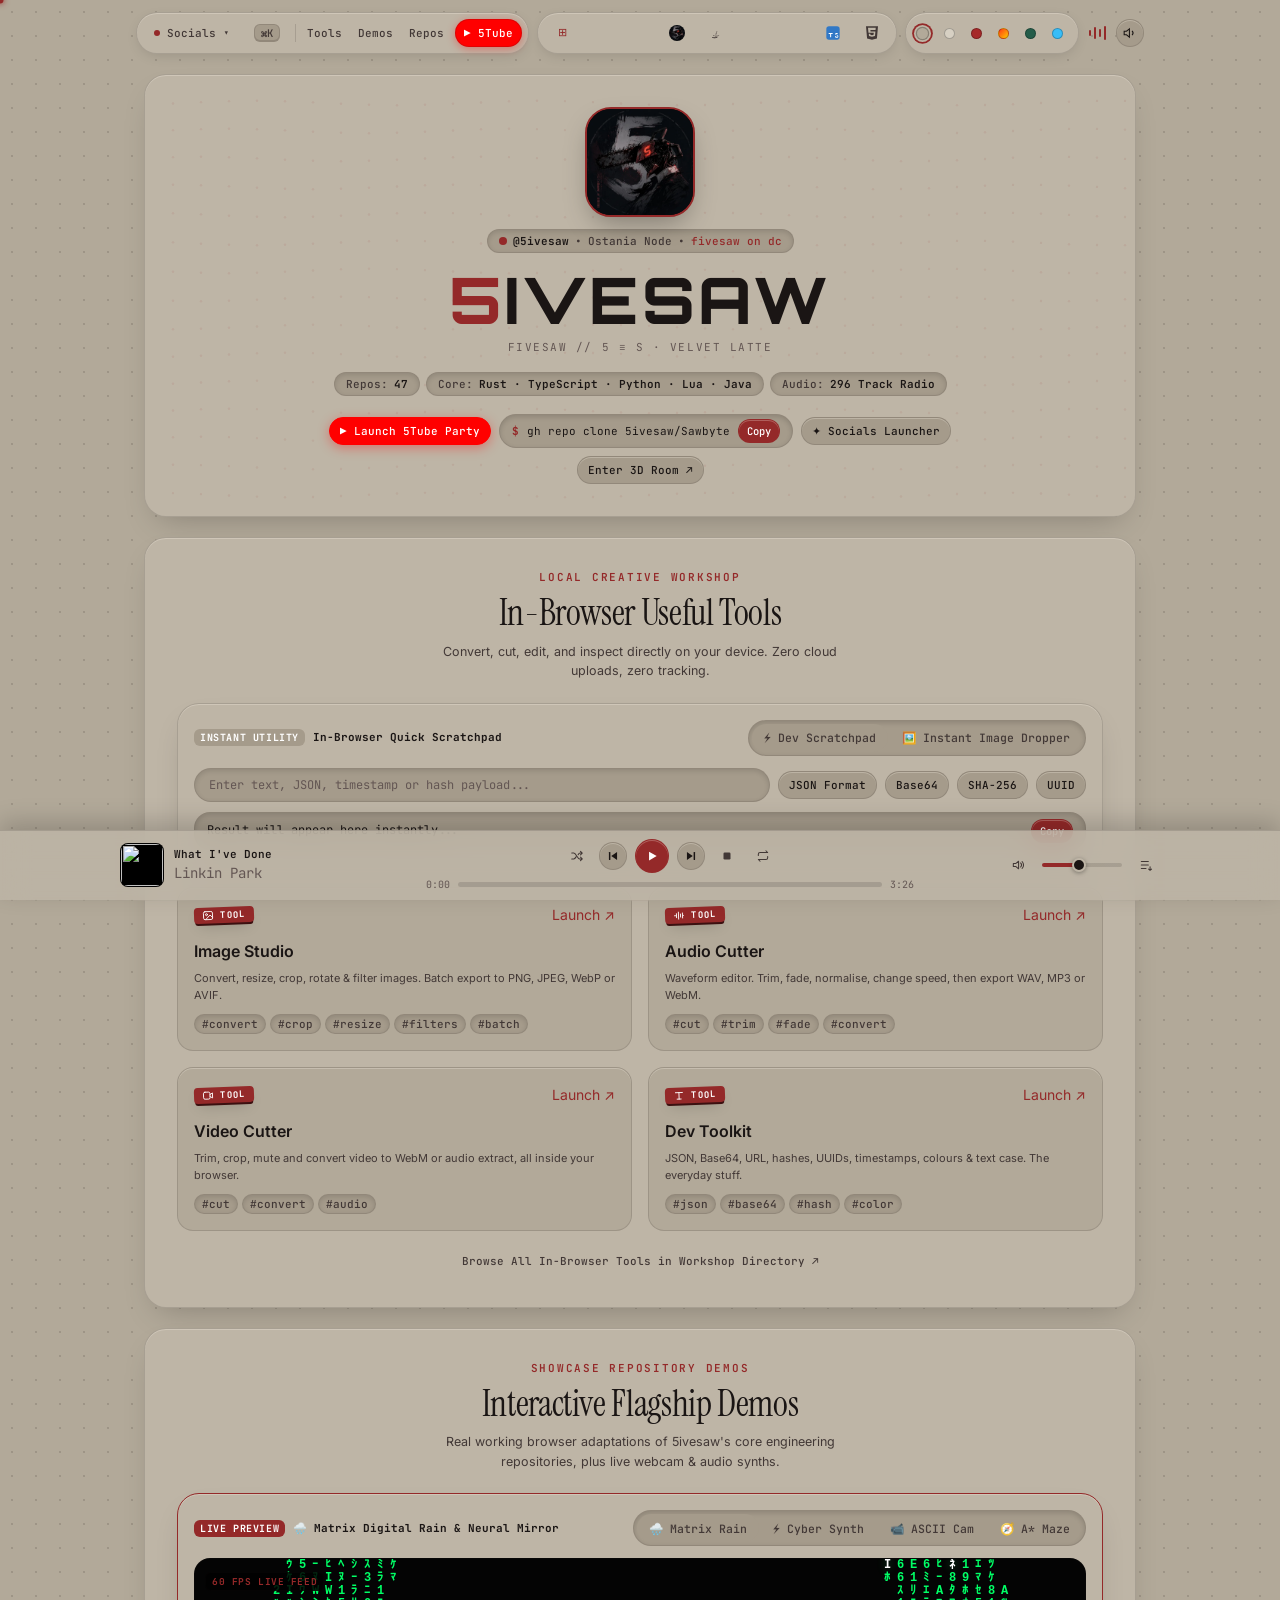
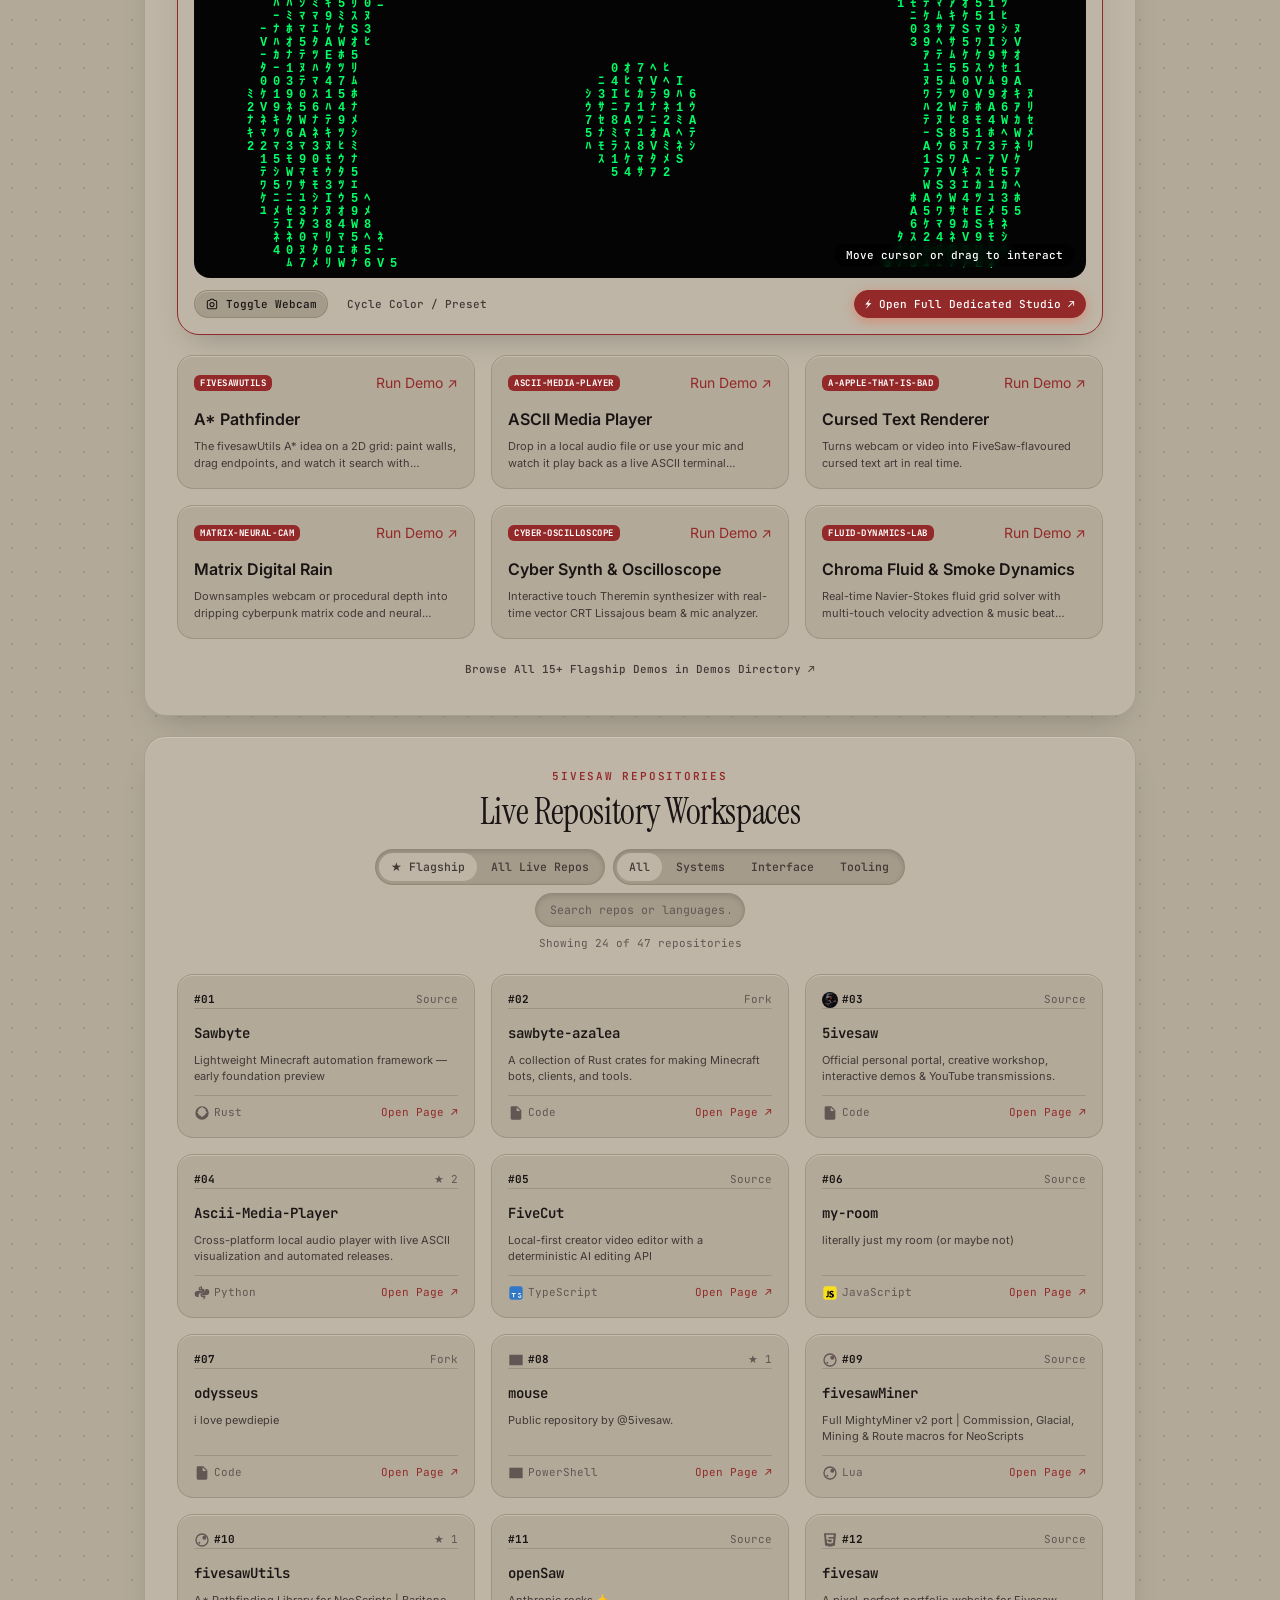
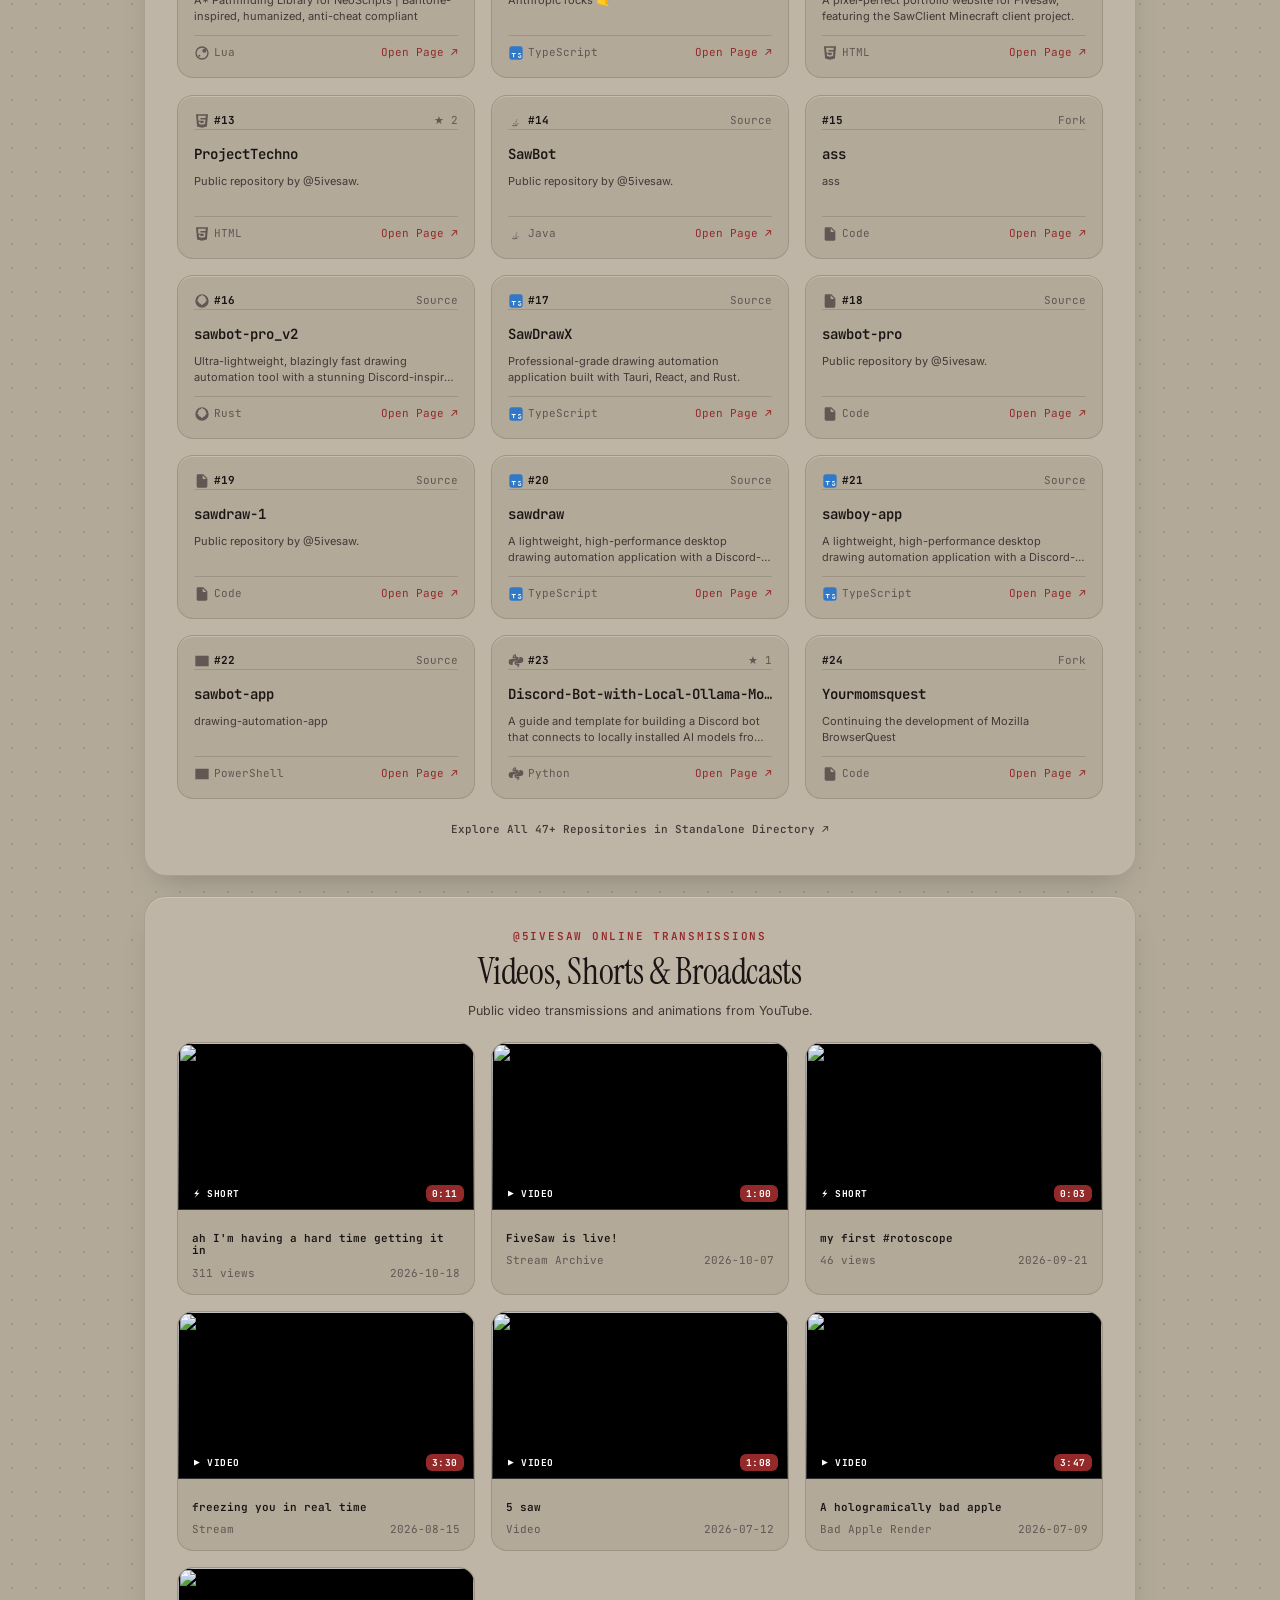
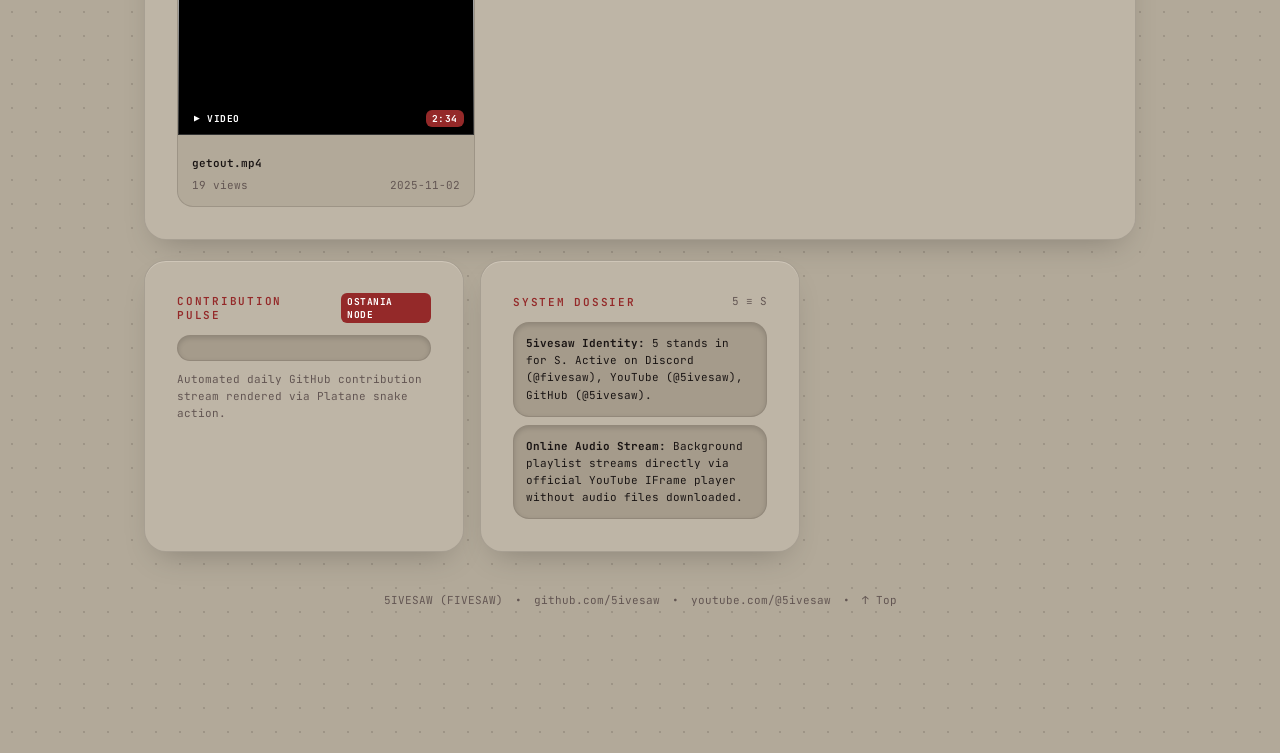
==== commit 91e261e0: "feat: 10 flagship demos, music beat telemetry, custom cursor, context menu & standalone directories" ====
--- a/docs/index.html
+++ b/docs/index.html
@@ -251,9 +251,9 @@
           <kbd>⌘K</kbd>
         </button>
         <span style="width:1px;height:18px;background:var(--line);margin:0 2px;"></span>
-        <a href="#toolsSection" class="btn sm ghost mono xs" style="padding:0 6px;" title="Jump to in-browser creative tools">Tools</a>
-        <a href="#demosSection" class="btn sm ghost mono xs" style="padding:0 6px;" title="Jump to interactive demos">Demos</a>
-        <a href="#reposSection" class="btn sm ghost mono xs" style="padding:0 6px;" title="Jump to repositories">Repos</a>
+        <a href="#/tools" class="btn sm ghost mono xs" style="padding:0 6px;" title="In-Browser Creative Tools Directory">Tools</a>
+        <a href="#/demos" class="btn sm ghost mono xs" style="padding:0 6px;" title="Interactive Flagship Demos Directory">Demos</a>
+        <a href="#/repos" class="btn sm ghost mono xs" style="padding:0 6px;" title="Complete Repositories Directory">Repos</a>
         <a href="#/5tube" class="btn sm mono xs font-bold" style="background:#FF0000;color:#fff;border-radius:var(--r-full);padding:2px 8px;margin-left:2px;box-shadow:0 2px 8px rgba(255,0,0,0.35);" title="5Tube: Synchronized Multiplayer YouTube Theater">▶ 5Tube</a>
       </div>
 
@@ -303,6 +303,13 @@
           </button>
         </div>
 
+        <div id="topbarVisualizer" class="row items-center" style="gap:2.5px;padding:0 4px;height:24px;cursor:pointer;" title="5IVESAW Audio Reactive Telemetry">
+          <span class="eq-bar" style="width:2.5px;height:6px;background:var(--accent);border-radius:2px;"></span>
+          <span class="eq-bar" style="width:2.5px;height:12px;background:var(--accent);border-radius:2px;"></span>
+          <span class="eq-bar" style="width:2.5px;height:8px;background:var(--accent);border-radius:2px;"></span>
+          <span class="eq-bar" style="width:2.5px;height:14px;background:var(--accent);border-radius:2px;"></span>
+        </div>
+
         <button type="button" id="sfxToggleBtn" class="btn sm icon" title="Sound Effects: ON">
           <svg viewBox="0 0 24 24" fill="none" stroke="currentColor" stroke-width="1.8" class="w-4 h-4"><path d="M11 5L6 9H2v6h4l5 4V5z"/><path d="M15.54 8.46a5 5 0 0 1 0 7.07"/></svg>
         </button>
@@ -398,6 +405,60 @@
             Convert, cut, edit, and inspect directly on your device. Zero cloud uploads, zero tracking.
           </p>
         </div>
+
+        <!-- Live Quick-Workbench on Home Page -->
+        <div id="homeQuickWorkbench" class="card pad" style="margin-bottom:20px;padding:16px;background:var(--elevated);border:1.5px solid var(--line);overflow:hidden;">
+          <div class="row between wrap items-center" style="gap:10px;margin-bottom:12px;">
+            <div class="row items-center" style="gap:8px;">
+              <span class="badge" style="background:var(--surface);font-size:10px;font-weight:700;">INSTANT UTILITY</span>
+              <span class="mono xs font-bold" style="color:var(--ink);">In-Browser Quick Scratchpad</span>
+            </div>
+            <div class="seg" id="quickToolSeg">
+              <button type="button" data-qtool="dev" class="bg-paper-surface font-semibold">⚡ Dev Scratchpad</button>
+              <button type="button" data-qtool="image">🖼️ Instant Image Dropper</button>
+            </div>
+          </div>
+
+          <!-- Quick Dev Scratchpad Tab -->
+          <div id="quickDevTab" class="stack" style="gap:10px;">
+            <div class="row wrap items-center" style="gap:8px;">
+              <input type="text" id="quickDevInput" placeholder="Enter text, JSON, timestamp or hash payload..." class="input" style="flex:1 1 240px;height:34px;font-size:12px;" />
+              <button type="button" id="quickJsonBtn" class="btn sm">JSON Format</button>
+              <button type="button" id="quickB64Btn" class="btn sm">Base64</button>
+              <button type="button" id="quickShaBtn" class="btn sm">SHA-256</button>
+              <button type="button" id="quickUuidBtn" class="btn sm">UUID</button>
+            </div>
+            <div class="row items-center" style="gap:8px;">
+              <div class="well row items-center between" style="flex:1 1 0;padding:6px 12px;font-family:var(--font-mono);font-size:12px;overflow-x:auto;">
+                <span id="quickDevOutput" class="truncate" style="color:var(--ink);">Result will appear here instantly...</span>
+                <button type="button" id="copyQuickDevBtn" class="btn sm primary" style="padding:2px 8px;height:24px;font-size:10.5px;">Copy</button>
+              </div>
+            </div>
+          </div>
+
+          <!-- Quick Image Dropper Tab -->
+          <div id="quickImageTab" class="hidden stack" style="gap:10px;">
+            <div id="quickDropZone" class="well center p-4 rounded-xl cursor-pointer" style="border:2px dashed var(--line);text-align:center;">
+              <input type="file" id="quickImageInput" accept="image/*" hidden />
+              <div class="stack center" style="gap:4px;">
+                <span style="font-size:24px;">📥</span>
+                <span class="mono xs font-semibold text-paper-ink">Drag &amp; Drop an image here or click to browse</span>
+                <span class="mono xs faint">Instantly convert to WebP / PNG / AVIF locally in your browser</span>
+              </div>
+            </div>
+            <div id="quickImageResult" class="hidden row between items-center p-2 rounded bg-paper-surface">
+              <div class="row items-center truncate" style="gap:8px;">
+                <img id="quickImageThumb" src="" alt="" style="width:36px;height:36px;border-radius:4px;object-fit:cover;" />
+                <span id="quickImageMeta" class="mono xs faint truncate">image.png</span>
+              </div>
+              <div class="row" style="gap:6px;">
+                <button type="button" id="quickDownloadWebpBtn" class="btn sm primary">Download WebP</button>
+                <button type="button" id="quickDownloadPngBtn" class="btn sm ghost">Download PNG</button>
+              </div>
+            </div>
+          </div>
+        </div>
+
         <div id="toolsGrid" class="grid grid-2">
           <!-- 1. Image Studio -->
           <a href="#/tools/image" class="tile hover pop-in" style="padding:16px;">
@@ -462,46 +523,70 @@
             </div>
           </a>
         </div>
+        <div class="row center" style="margin-top:16px;">
+          <a href="#/tools" class="btn sm ghost mono" style="gap:6px;">
+            <span>Browse All In-Browser Tools in Workshop Directory ↗</span>
+          </a>
+        </div>
       </section>
 
-      <!-- 3. INTERACTIVE REPOSITORY DEMOS (The 3 Flagship Demos) -->
+      <!-- 3. INTERACTIVE REPOSITORY DEMOS (The 5 Flagship Demos) -->
       <section id="demosSection" class="card pad">
         <div class="section-head">
           <span class="eyebrow">SHOWCASE REPOSITORY DEMOS</span>
           <h2>Interactive Flagship Demos</h2>
           <p class="muted sm" style="max-width:55ch;">
-            Real working browser adaptations of 5ivesaw's core engineering repositories.
+            Real working browser adaptations of 5ivesaw's core engineering repositories, plus live webcam &amp; audio synths.
           </p>
         </div>
-        <div id="demosGrid" class="grid grid-3">
-          <!-- 1. A* Pathfinder -->
-          <a href="#/demos/pathfinder" class="tile hover pop-in" style="padding:16px;">
-            <div class="row between">
-              <span class="badge" style="font-size:9px;">fivesawUtils</span>
-              <span class="accent font-medium text-xs">Run Demo ↗</span>
-            </div>
-            <h3 class="font-semibold" style="margin-top:6px;font-size:16px;color:var(--ink);">A* Pathfinder</h3>
-            <p class="xs muted clamp-2">The fivesawUtils A* idea on a 2D grid: paint walls, drag endpoints, and watch it search with humanized spline smoothing.</p>
-          </a>
-
-          <!-- 2. ASCII Media Player -->
-          <a href="#/demos/ascii-player" class="tile hover pop-in" style="padding:16px;">
-            <div class="row between">
-              <span class="badge" style="font-size:9px;">Ascii-Media-Player</span>
-              <span class="accent font-medium text-xs">Run Demo ↗</span>
-            </div>
-            <h3 class="font-semibold" style="margin-top:6px;font-size:16px;color:var(--ink);">ASCII Media Player</h3>
-            <p class="xs muted clamp-2">Drop in a local audio file or use your mic and watch it play back as a live ASCII terminal spectrum.</p>
-          </a>
-
-          <!-- 3. Cursed Text Renderer -->
-          <a href="#/demos/bad-apple" class="tile hover pop-in" style="padding:16px;">
-            <div class="row between">
-              <span class="badge" style="font-size:9px;">a-apple-that-is-bad</span>
-              <span class="accent font-medium text-xs">Run Demo ↗</span>
-            </div>
-            <h3 class="font-semibold" style="margin-top:6px;font-size:16px;color:var(--ink);">Cursed Text Renderer</h3>
-            <p class="xs muted clamp-2">Turns webcam or video into FiveSaw-flavoured cursed text art in real time.</p>
+
+        <!-- Live Embedded Demo Playground on Home Page -->
+        <div id="homeDemoPlayground" class="card pad" style="margin-bottom:20px;padding:16px;background:var(--elevated);border:1.5px solid var(--accent);overflow:hidden;">
+          <div class="row between wrap items-center" style="gap:10px;margin-bottom:12px;">
+            <div class="row items-center" style="gap:8px;">
+              <span class="badge" style="background:var(--accent);color:#fff;font-size:10px;font-weight:700;">LIVE PREVIEW</span>
+              <span class="mono xs font-bold" id="playgroundDemoTitle" style="color:var(--ink);">🌧️ Matrix Digital Rain &amp; Neural Mirror</span>
+            </div>
+            <!-- Interactive Demo Tabs -->
+            <div class="seg" id="playgroundTabsSeg" style="overflow-x:auto;">
+              <button type="button" data-pdemo="matrix" class="bg-paper-surface font-semibold" title="Matrix Digital Rain with Webcam or Pulse">🌧️ Matrix Rain</button>
+              <button type="button" data-pdemo="synth" title="Cyber Theremin Audio Synth & CRT Scope">⚡ Cyber Synth</button>
+              <button type="button" data-pdemo="ascii" title="ASCII Video & Cursed Text Engine">📹 ASCII Cam</button>
+              <button type="button" data-pdemo="pathfinder" title="A* Pathfinder Heuristic Grid">🧭 A* Maze</button>
+            </div>
+          </div>
+
+          <!-- Playable Canvas Screen -->
+          <div id="playgroundScreenBox" style="position:relative;width:100%;height:320px;background:#050505;border-radius:var(--r);overflow:hidden;border:1px solid var(--line);display:flex;align-items:center;justify-content:center;">
+            <canvas id="playgroundCanvas" style="width:100%;height:100%;display:block;"></canvas>
+            <div id="playgroundOverlayBadge" style="position:absolute;top:10px;left:10px;pointer-events:none;z-index:5;">
+              <span class="badge" style="background:rgba(0,0,0,0.85);color:var(--accent);font-size:9.5px;border:1px solid var(--line);">60 FPS LIVE FEED</span>
+            </div>
+            <div id="playgroundHint" style="position:absolute;bottom:10px;right:10px;pointer-events:none;z-index:5;">
+              <span class="chip xs font-mono" style="background:rgba(0,0,0,0.7);backdrop-filter:blur(4px);color:#fff;">Move cursor or drag to interact</span>
+            </div>
+          </div>
+
+          <!-- Playground Bar -->
+          <div class="row between wrap items-center" style="margin-top:12px;gap:8px;">
+            <div class="row items-center" style="gap:8px;">
+              <button type="button" id="playgroundWebcamBtn" class="btn sm">
+                <span data-icon="cam"></span> Toggle Webcam
+              </button>
+              <button type="button" id="playgroundEffectBtn" class="btn sm ghost">
+                Cycle Color / Preset
+              </button>
+            </div>
+            <a id="playgroundLaunchBtn" href="#/demos/matrix-rain" class="btn sm primary" style="background:var(--accent);border-color:var(--accent);box-shadow:0 3px 12px rgba(255,59,20,0.35);">
+              ⚡ Open Full Dedicated Studio ↗
+            </a>
+          </div>
+        </div>
+
+        <div id="demosGrid" class="grid grid-3"></div>
+        <div class="row center" style="margin-top:16px;">
+          <a href="#/demos" class="btn sm ghost mono" style="gap:6px;">
+            <span>Browse All 15+ Flagship Demos in Demos Directory ↗</span>
           </a>
         </div>
       </section>
@@ -527,6 +612,11 @@
           <span id="repoCountBadge" class="faint xs mono mt-2">Showing repositories...</span>
         </div>
         <div id="repoContainer" class="grid grid-3"></div>
+        <div class="row center" style="margin-top:16px;">
+          <a href="#/repos" class="btn sm ghost mono" style="gap:6px;">
+            <span>Explore All 47+ Repositories in Standalone Directory ↗</span>
+          </a>
+        </div>
       </section>
 
       <!-- 5. YOUTUBE VIDEOS & SHORTS TRANSMISSIONS -->
@@ -741,6 +831,38 @@
     </div>
   </div>
 
+  <!-- CUSTOM CONTEXT MENU (Right Click) -->
+  <div id="customContextMenu" class="context-menu hidden">
+    <div class="context-menu-item" data-action="play-pause">
+      <span class="context-icon">▶</span>
+      <span id="ctxPlayText">Play / Pause Radio</span>
+      <span class="context-kbd">Space</span>
+    </div>
+    <div class="context-menu-item" data-action="next-track">
+      <span class="context-icon">⏭</span>
+      <span>Next Track</span>
+    </div>
+    <div class="context-menu-divider"></div>
+    <div class="context-menu-item" data-action="open-cmd">
+      <span class="context-icon">⌘</span>
+      <span>Command Palette</span>
+      <span class="context-kbd">⌘K</span>
+    </div>
+    <div class="context-menu-item" data-action="open-5tube">
+      <span class="context-icon">👥</span>
+      <span>5Tube Multiplayer</span>
+    </div>
+    <div class="context-menu-divider"></div>
+    <div class="context-menu-item" data-action="cycle-theme">
+      <span class="context-icon">🎨</span>
+      <span>Next Theme Palette</span>
+    </div>
+    <div class="context-menu-item" data-action="copy-url">
+      <span class="context-icon">🔗</span>
+      <span>Copy Page Link</span>
+    </div>
+  </div>
+
   <!-- Toast Host -->
   <div class="toast-host" role="status" aria-live="polite"></div>
 
--- a/docs/css/main.css
+++ b/docs/css/main.css
@@ -436,9 +436,162 @@
 .repo-page-wrap {
   animation: enter 0.28s var(--ease-spring);
 }
+
+.repo-header-top {
+  display: flex;
+  align-items: flex-start;
+  justify-content: space-between;
+  flex-wrap: wrap;
+  gap: 20px;
+}
+
+.repo-header-main {
+  display: flex;
+  align-items: flex-start;
+  gap: 16px;
+  flex: 1 1 480px;
+  min-width: 0;
+}
+
 .repo-avatar-box {
+  width: 54px;
+  height: 54px;
+  min-width: 54px;
+  max-width: 54px;
+  min-height: 54px;
+  max-height: 54px;
+  border-radius: 12px;
+  background: var(--surface);
+  border: 1.5px solid var(--line);
+  display: flex;
+  align-items: center;
+  justify-content: center;
+  overflow: hidden;
   flex-shrink: 0;
-}
+  box-shadow: 0 4px 12px rgba(0,0,0,0.1);
+}
+
+.repo-avatar-box img {
+  width: 100%;
+  height: 100%;
+  max-width: 100%;
+  max-height: 100%;
+  object-fit: contain;
+  display: block;
+}
+
+.repo-avatar-box svg {
+  width: 28px;
+  height: 28px;
+}
+
+.repo-header-text {
+  display: flex;
+  flex-direction: column;
+  gap: 6px;
+  flex: 1 1 0;
+  min-width: 0;
+}
+
+.repo-title-row {
+  display: flex;
+  align-items: center;
+  flex-wrap: wrap;
+  gap: 8px;
+}
+
+.repo-title {
+  font-family: var(--font-mono);
+  font-weight: 700;
+  font-size: clamp(20px, 3vw, 26px);
+  color: var(--ink);
+  letter-spacing: -0.03em;
+  margin: 0;
+  line-height: 1.2;
+}
+
+.repo-desc {
+  font-size: 13.5px;
+  color: var(--muted);
+  line-height: 1.5;
+  margin: 2px 0 4px;
+  max-width: 65ch;
+}
+
+.repo-meta-chips {
+  display: flex;
+  flex-wrap: wrap;
+  align-items: center;
+  gap: 6px;
+  margin-top: 4px;
+}
+
+.repo-header-actions {
+  display: flex;
+  flex-wrap: wrap;
+  align-items: center;
+  gap: 8px;
+  flex-shrink: 0;
+}
+
+.repo-demo-banner {
+  margin-top: 18px;
+  background: var(--elevated);
+  border: 1.5px solid var(--accent);
+  border-radius: var(--r);
+  display: flex;
+  align-items: center;
+  justify-content: space-between;
+  flex-wrap: wrap;
+  gap: 14px;
+  padding: 14px 18px;
+  box-shadow: 0 4px 16px -4px rgba(0,0,0,0.15);
+}
+
+#appMain {
+  padding-bottom: 120px !important;
+}
+
+/* Core Utility Classes */
+.w-full { width: 100%; }
+.h-full { height: 100%; }
+.w-4 { width: 16px; }
+.h-4 { height: 16px; }
+.w-8 { width: 32px; }
+.h-8 { height: 32px; }
+.w-10 { width: 40px; }
+.h-10 { height: 40px; }
+.w-12 { width: 48px; }
+.h-12 { height: 48px; }
+.w-16 { width: 64px; }
+.h-16 { height: 64px; }
+.flex-1 { flex: 1 1 0%; }
+.min-w-0 { min-width: 0; }
+.max-w-md { max-width: 28rem; }
+.max-w-lg { max-width: 32rem; }
+.max-w-xl { max-width: 36rem; }
+.items-start { align-items: flex-start; }
+.items-center { align-items: center; }
+.items-end { align-items: flex-end; }
+.justify-start { justify-content: flex-start; }
+.justify-center { justify-content: center; }
+.justify-end { justify-content: flex-end; }
+.justify-between { justify-content: space-between; }
+.text-2xl { font-size: 1.5rem; line-height: 2rem; }
+.text-xl { font-size: 1.25rem; line-height: 1.75rem; }
+.text-lg { font-size: 1.125rem; line-height: 1.75rem; }
+.text-base { font-size: 1rem; line-height: 1.5rem; }
+.text-sm { font-size: 0.875rem; line-height: 1.25rem; }
+.text-xs { font-size: 0.75rem; line-height: 1rem; }
+.text-paper-ink { color: var(--ink); }
+.text-paper-muted { color: var(--muted); }
+.bg-paper-surface { background-color: var(--surface); }
+.bg-paper-elevated { background-color: var(--elevated); }
+.border-paper-line { border-color: var(--line); }
+.rounded-sm { border-radius: var(--r-sm); }
+.rounded-md { border-radius: var(--r); }
+.rounded-lg { border-radius: var(--r-lg); }
+.rounded-full { border-radius: 9999px; }
 .terminal-bar {
   font-family: var(--font-mono);
   background: var(--bg);
@@ -753,3 +906,143 @@
   border-radius: 0;
   border: none;
 }
+
+/* Global Text Selection Shield */
+*, *::before, *::after {
+  user-select: none;
+  -webkit-user-select: none;
+}
+
+input, textarea, [contenteditable="true"],
+.select-text, .readme-body, .readme-body *,
+pre, code, .code-block, .code-block *,
+.terminal-bar, .terminal-bar *,
+.tube-chat-msg, .tm-screen, .tm-screen * {
+  user-select: text !important;
+  -webkit-user-select: text !important;
+}
+
+/* Custom Context Menu */
+.context-menu {
+  position: fixed;
+  z-index: 100000;
+  width: 220px;
+  background: var(--elevated);
+  border: 1px solid var(--line);
+  border-radius: var(--r);
+  padding: 6px;
+  box-shadow: 0 12px 32px -4px rgba(0,0,0,0.45);
+  backdrop-filter: blur(12px);
+  -webkit-backdrop-filter: blur(12px);
+  display: flex;
+  flex-direction: column;
+  gap: 2px;
+  animation: enter 0.15s var(--ease);
+}
+
+.context-menu.hidden {
+  display: none !important;
+}
+
+.context-menu-item {
+  display: flex;
+  align-items: center;
+  gap: 8px;
+  padding: 7px 10px;
+  border-radius: var(--r-sm);
+  font-family: var(--font-mono);
+  font-size: 11.5px;
+  color: var(--ink);
+  cursor: pointer;
+  transition: background-color 0.15s ease, color 0.15s ease;
+}
+
+.context-menu-item:hover {
+  background: var(--surface);
+  color: var(--accent);
+}
+
+.context-icon {
+  width: 16px;
+  text-align: center;
+  font-size: 13px;
+  flex-shrink: 0;
+}
+
+.context-kbd {
+  margin-left: auto;
+  font-size: 9.5px;
+  color: var(--faint);
+  background: var(--surface);
+  padding: 1px 5px;
+  border-radius: 3px;
+  border: 1px solid var(--line);
+}
+
+.context-menu-divider {
+  height: 1px;
+  background: var(--line);
+  margin: 3px 0;
+}
+
+/* Responsive Topbar & Mobile Polish */
+@media (max-width: 860px) {
+  #topbar {
+    padding: 0 8px;
+    margin: 8px auto 14px;
+    top: 6px;
+  }
+  .topbar-bar {
+    flex-wrap: wrap;
+    justify-content: center;
+    gap: 8px;
+  }
+  #overviewCard {
+    display: none !important;
+  }
+}
+
+@media (max-width: 540px) {
+  #topbar {
+    padding: 0 4px;
+  }
+  .nav-pill {
+    height: 36px;
+    padding: 0 4px;
+    max-width: calc(100vw - 16px);
+    overflow-x: auto;
+    scrollbar-width: none;
+  }
+  .nav-pill::-webkit-scrollbar {
+    display: none;
+  }
+  .nav-pill .btn.sm {
+    padding: 0 5px !important;
+    font-size: 11px !important;
+  }
+  .theme-dot-btn {
+    height: 24px;
+    padding: 0 3px;
+  }
+  .dot-label {
+    display: none !important;
+  }
+  /* Bottom Music Dock on Small Mobile */
+  #musicDock {
+    padding: 6px 10px;
+  }
+  .dock-content {
+    gap: 8px;
+  }
+  #dockVolSlider, #dockRepeatBtn, #dockShuffleBtn {
+    display: none !important;
+  }
+  .dock-thumb-box {
+    width: 36px;
+    height: 36px;
+  }
+  /* Grids wrap to single column on mobile */
+  .grid-2, .grid-3 {
+    grid-template-columns: 1fr !important;
+  }
+}
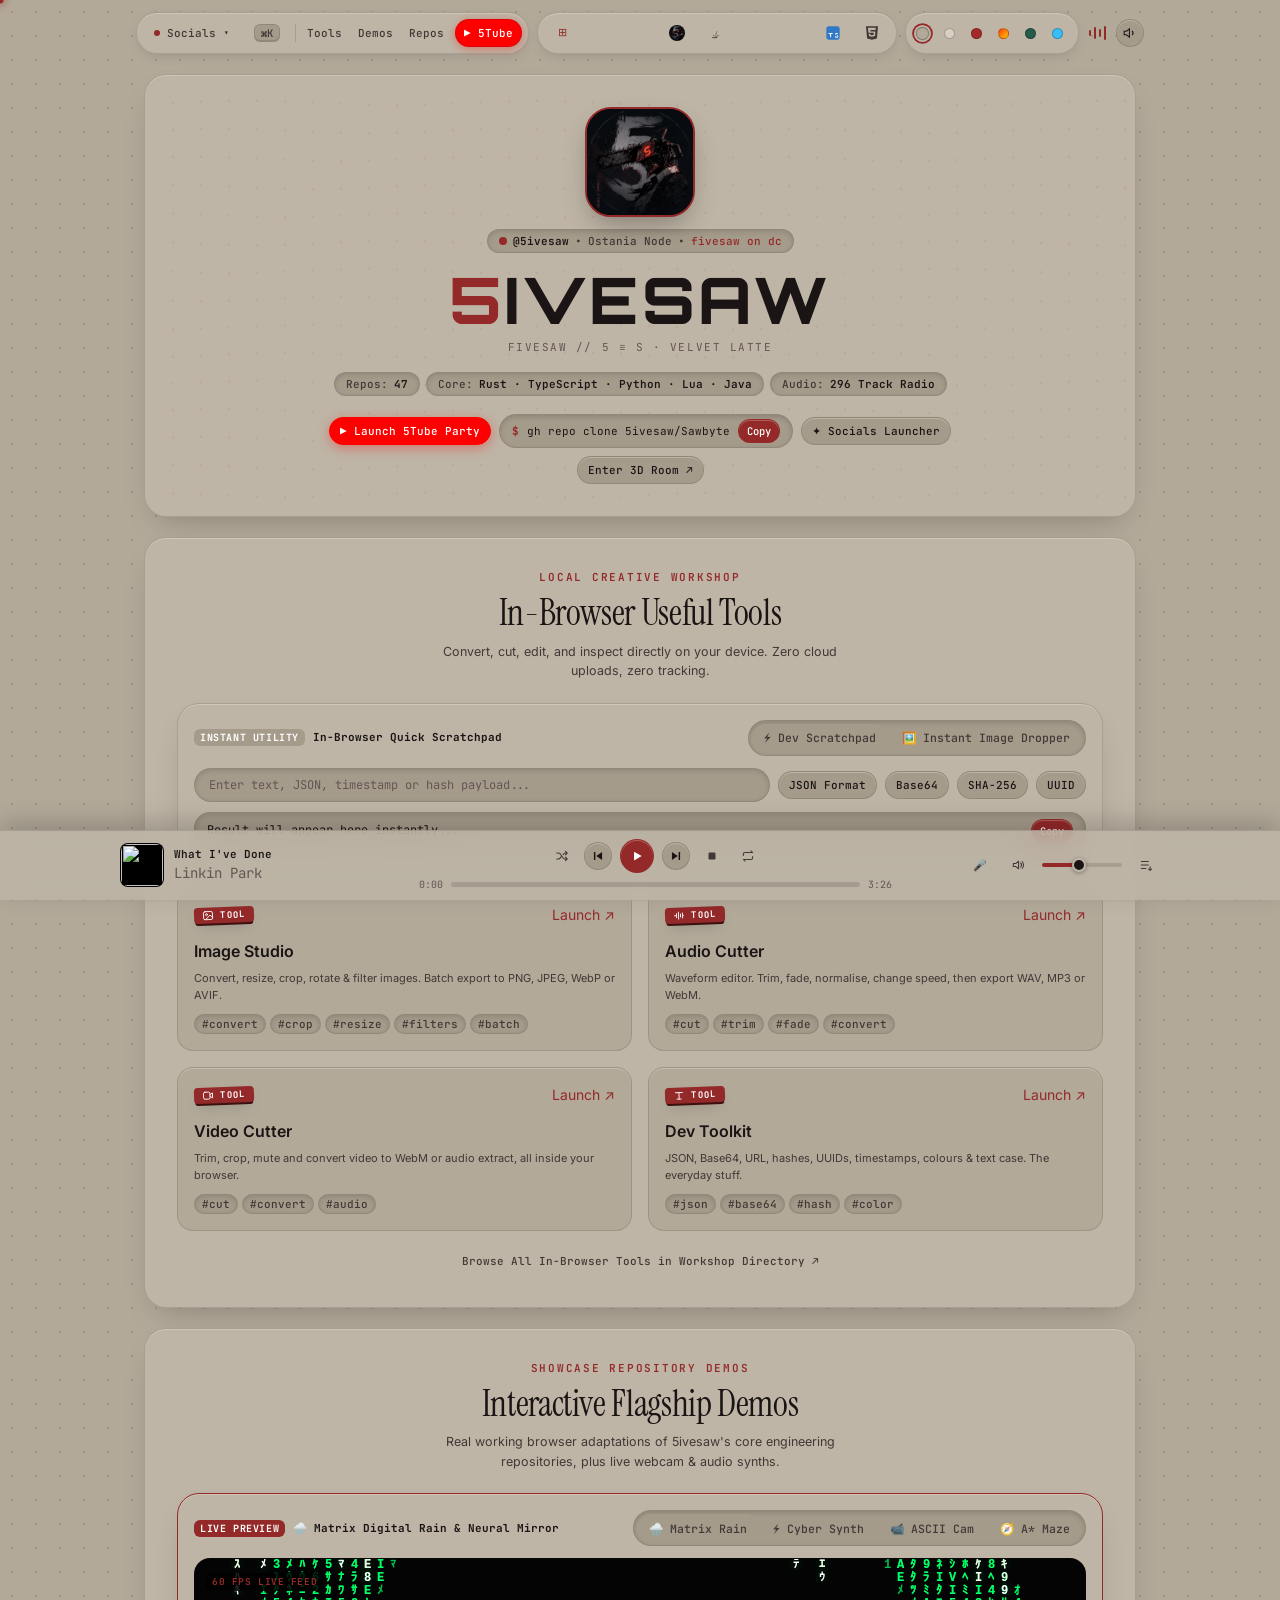
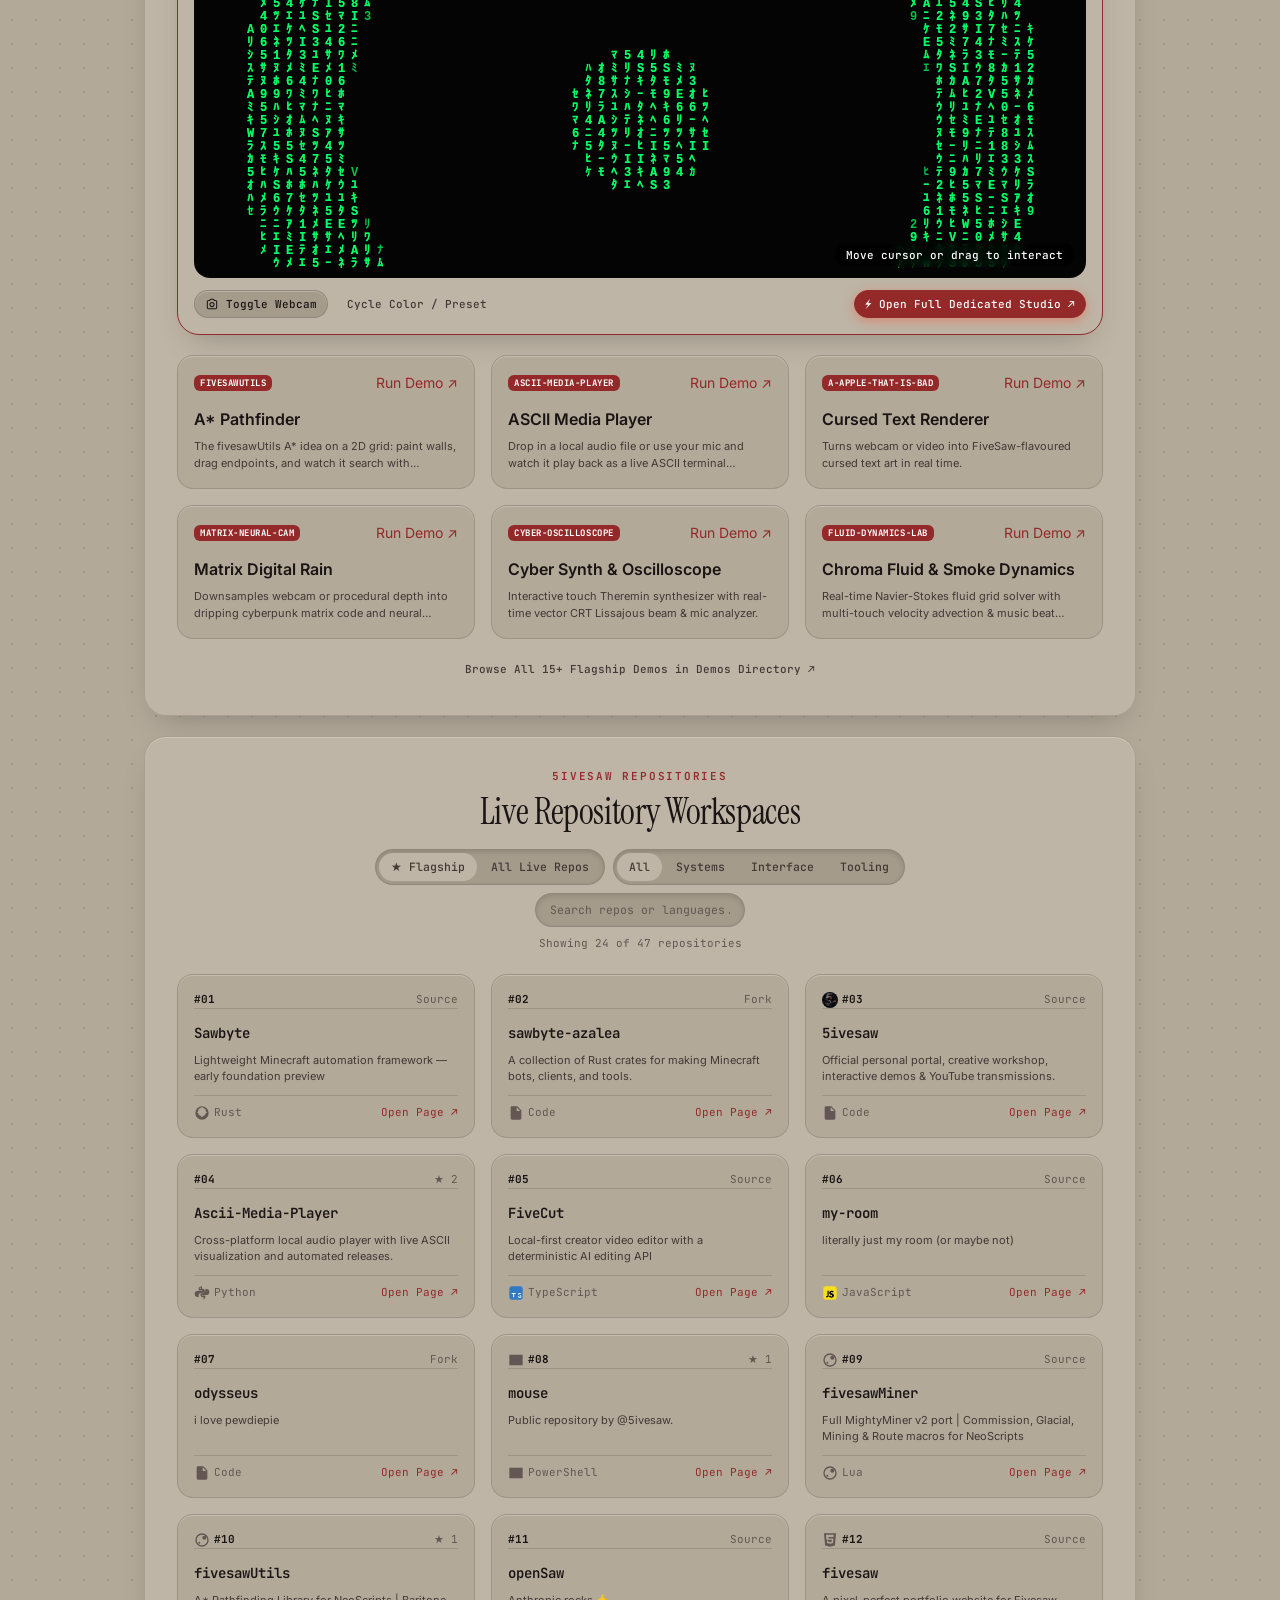
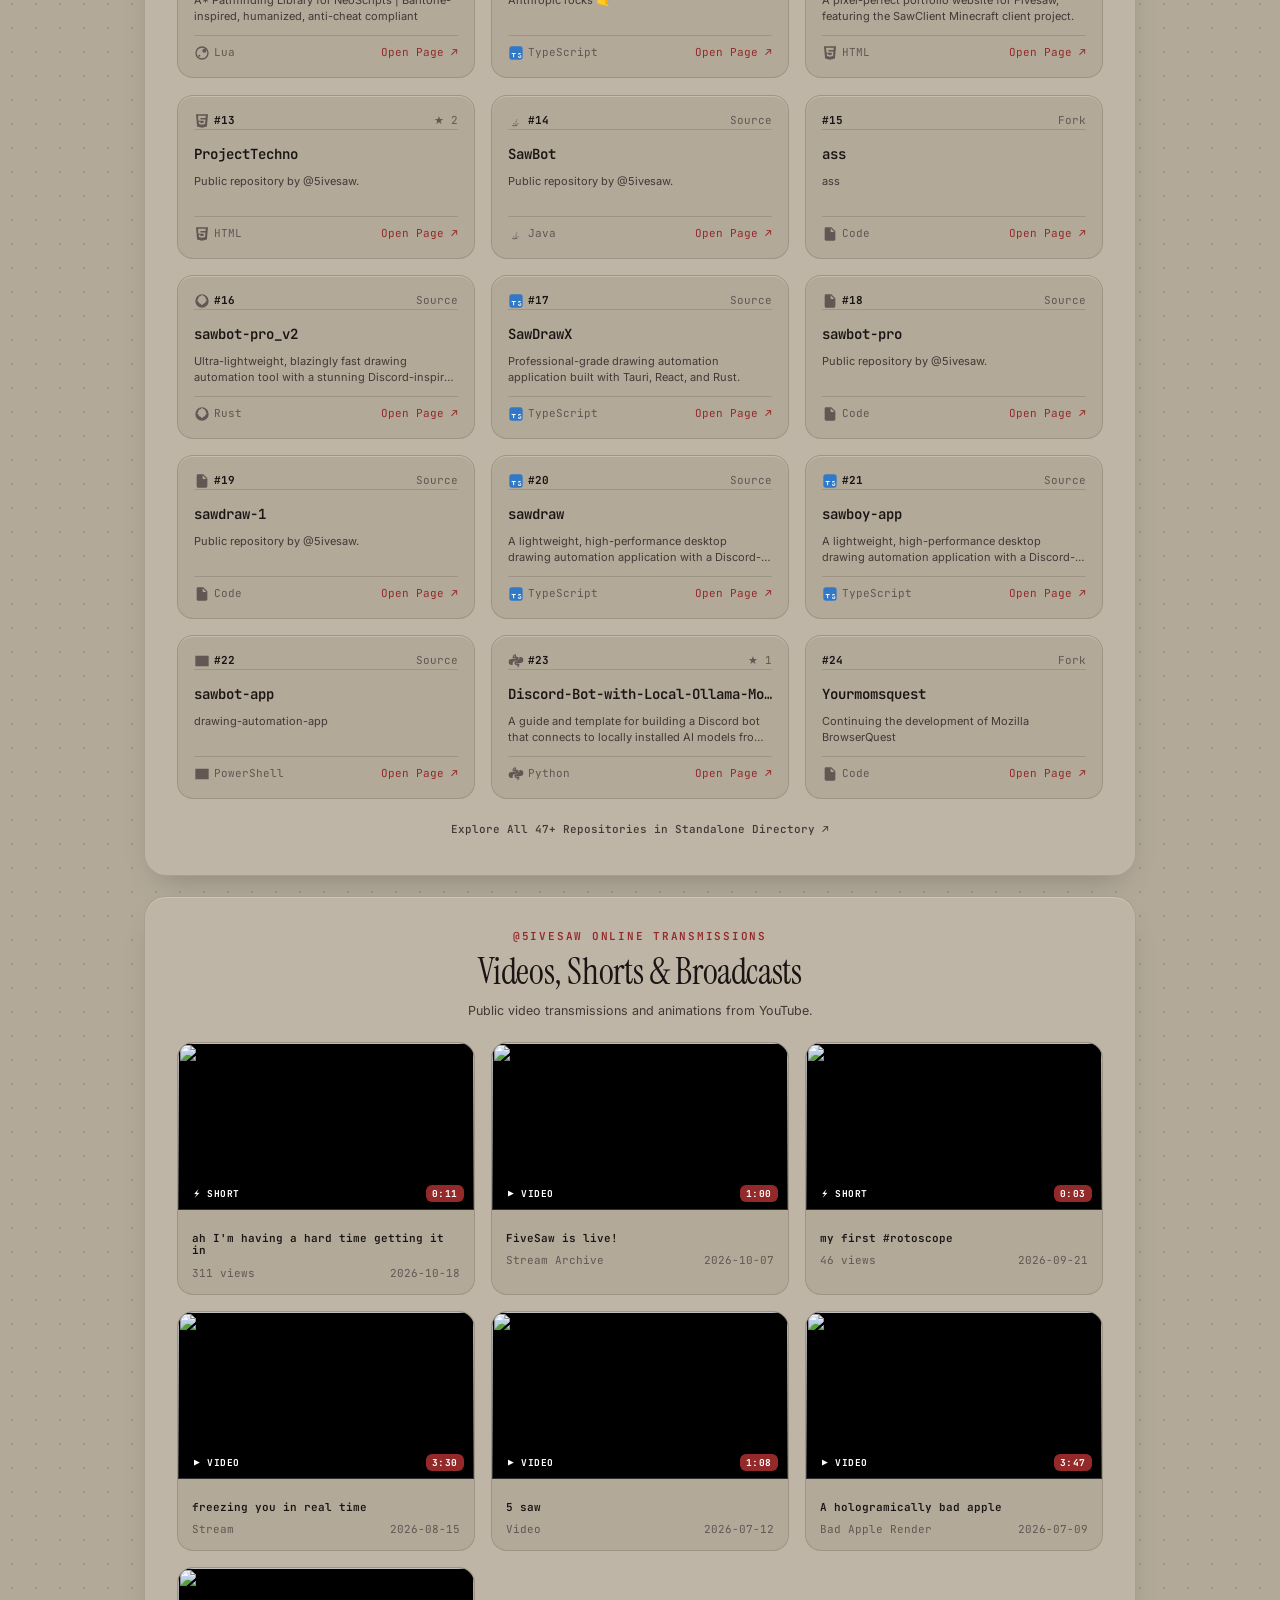
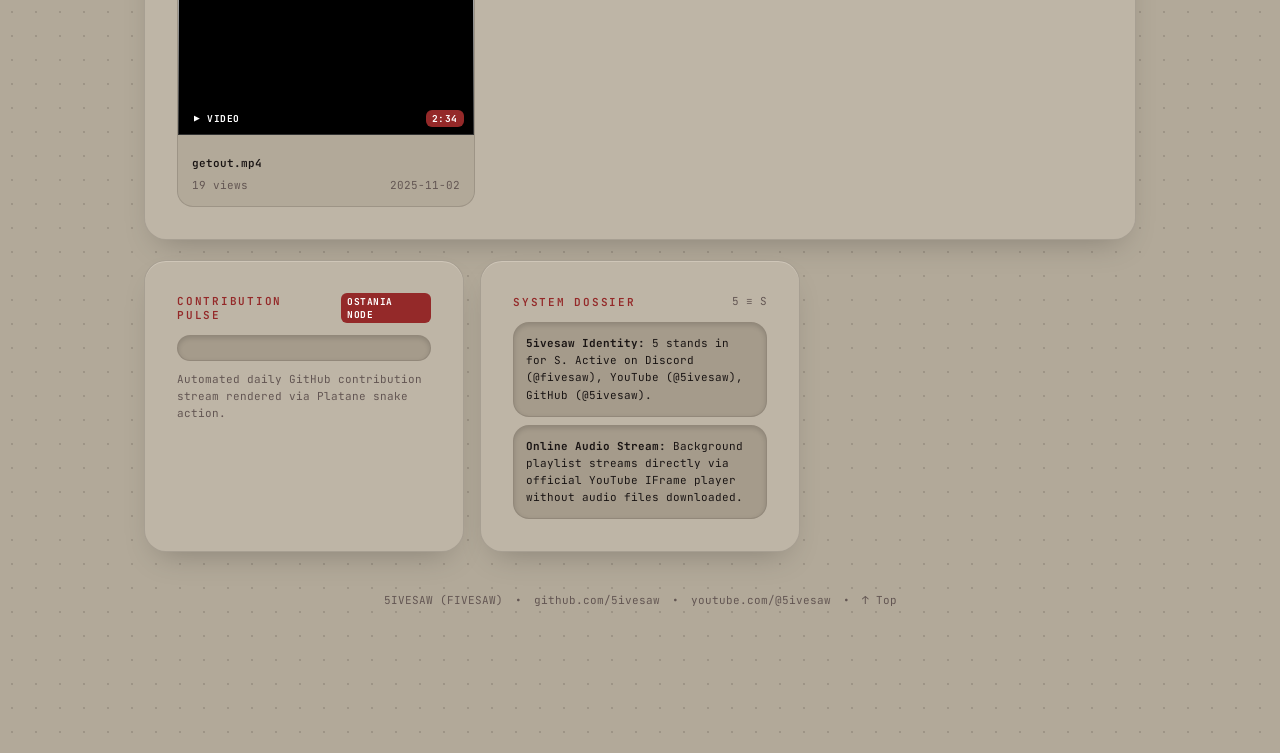
==== commit 38efaaad: "feat: faithful audio show reactor, live hardware FFT, and ambient non-destructive vibing" ====
--- a/docs/index.html
+++ b/docs/index.html
@@ -720,7 +720,10 @@
       </div>
 
       <!-- Right Volume & Queue Toggle -->
-      <div class="row" style="gap:8px;flex:1 1 180px;justify-content:flex-end;">
+      <div class="row" style="gap:8px;flex:1 1 210px;justify-content:flex-end;">
+        <button type="button" id="dockLiveAudioBtn" class="btn sm ghost" title="Enable Live Hardware Audio / Mic Spectrum" style="padding:0 8px;height:28px;font-size:11px;font-family:var(--font-mono);gap:4px;">
+          <span>🎤</span> <span class="hidden sm:inline">Live Audio</span>
+        </button>
         <button type="button" id="dockMuteBtn" class="btn sm icon ghost" title="Mute"><span data-icon="vol"></span></button>
         <input type="range" id="dockVolSlider" min="0" max="100" value="45" style="max-width:80px;" title="Volume" />
         <button type="button" id="dockQueueToggle" class="btn sm icon ghost" title="Queue / Playlist"><span data-icon="list"></span></button>
@@ -842,6 +845,10 @@
       <span class="context-icon">⏭</span>
       <span>Next Track</span>
     </div>
+    <div class="context-menu-item" data-action="toggle-live-audio">
+      <span class="context-icon">🎤</span>
+      <span id="ctxLiveAudioText">Live Audio Sync (Mic)</span>
+    </div>
     <div class="context-menu-divider"></div>
     <div class="context-menu-item" data-action="open-cmd">
       <span class="context-icon">⌘</span>
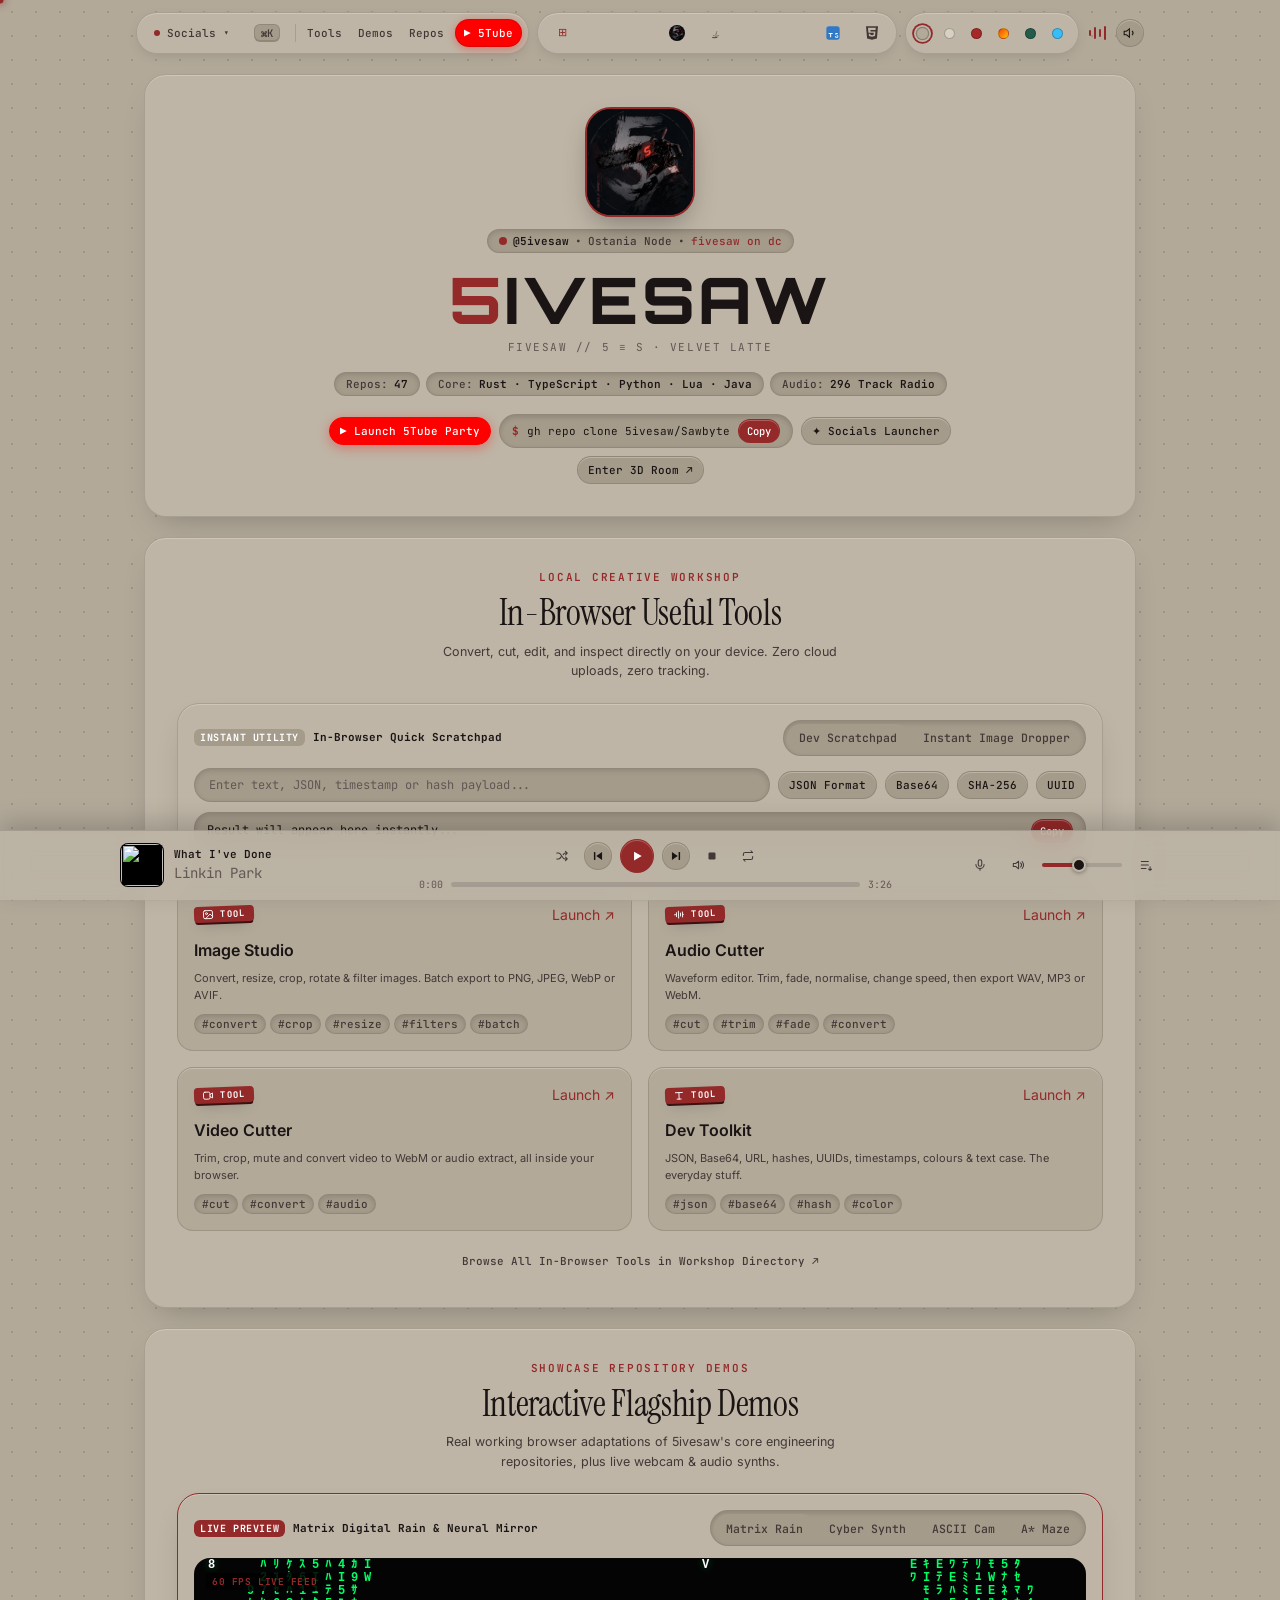
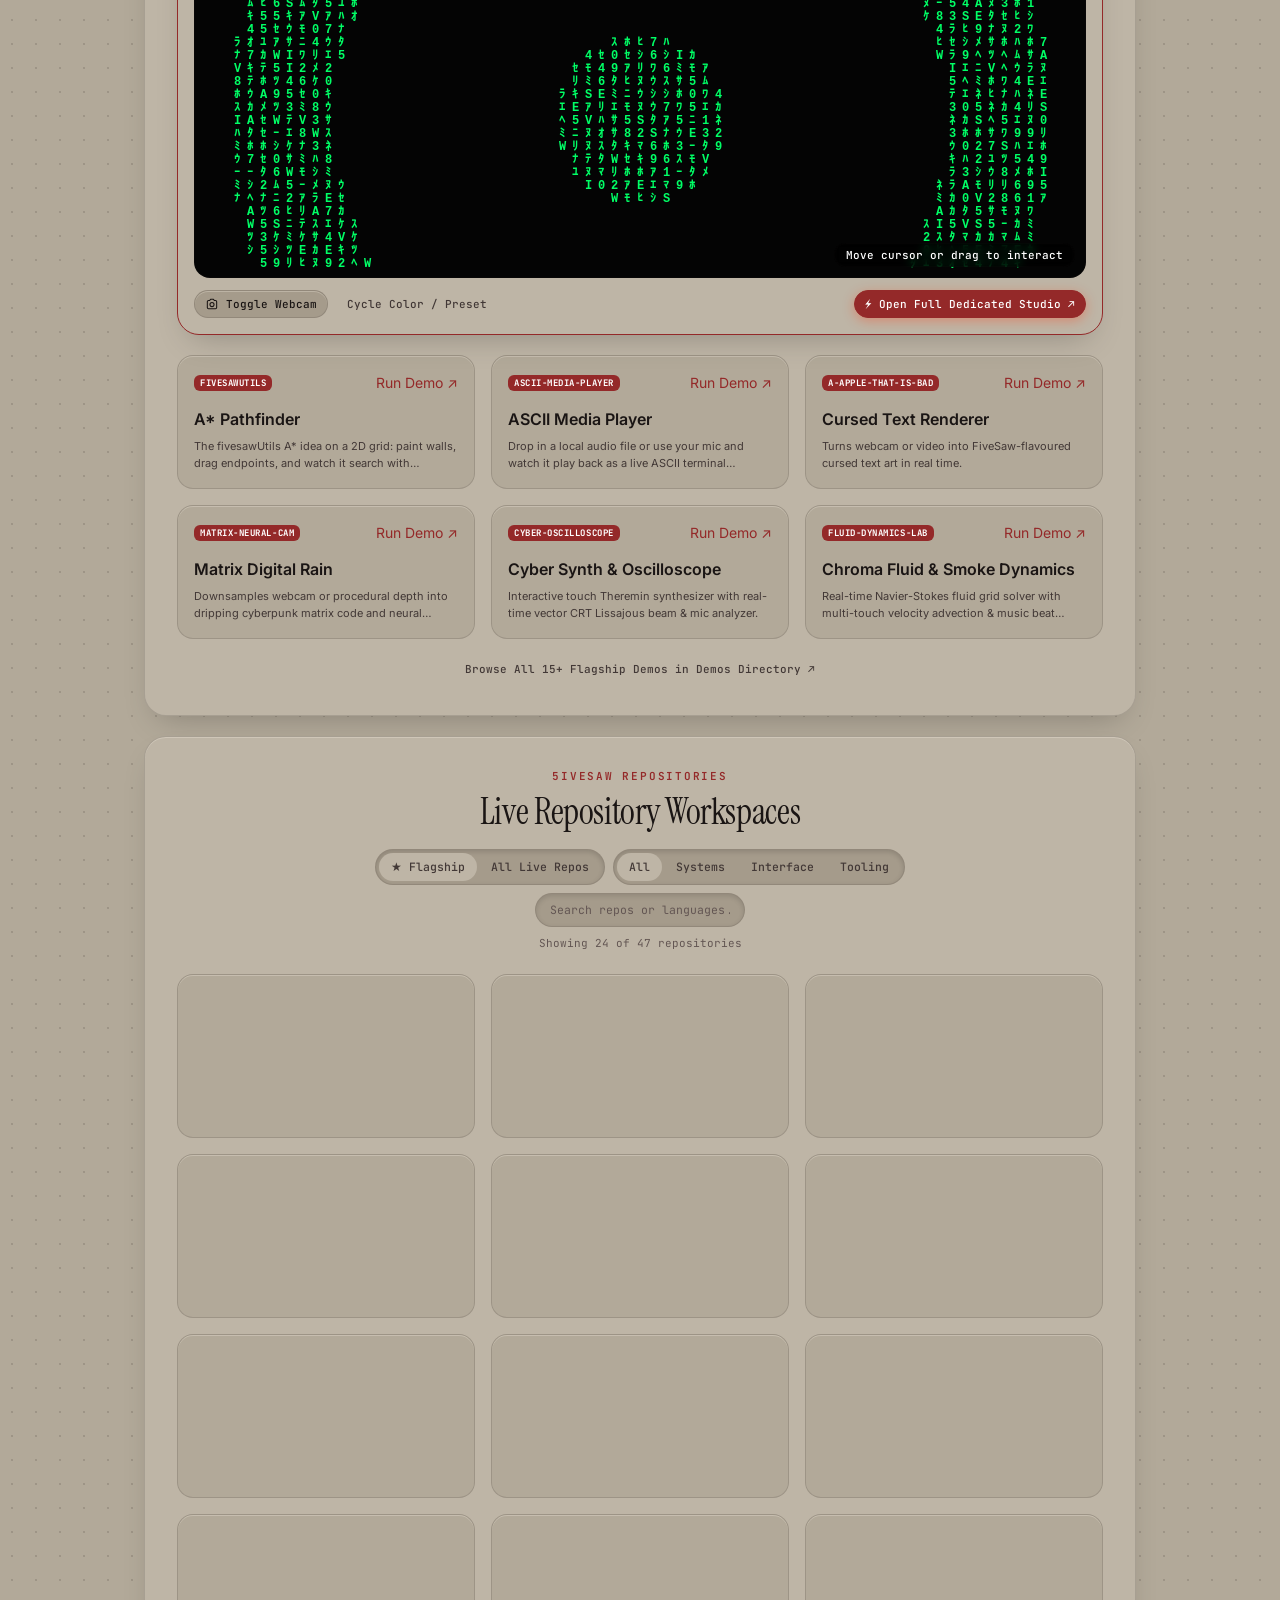
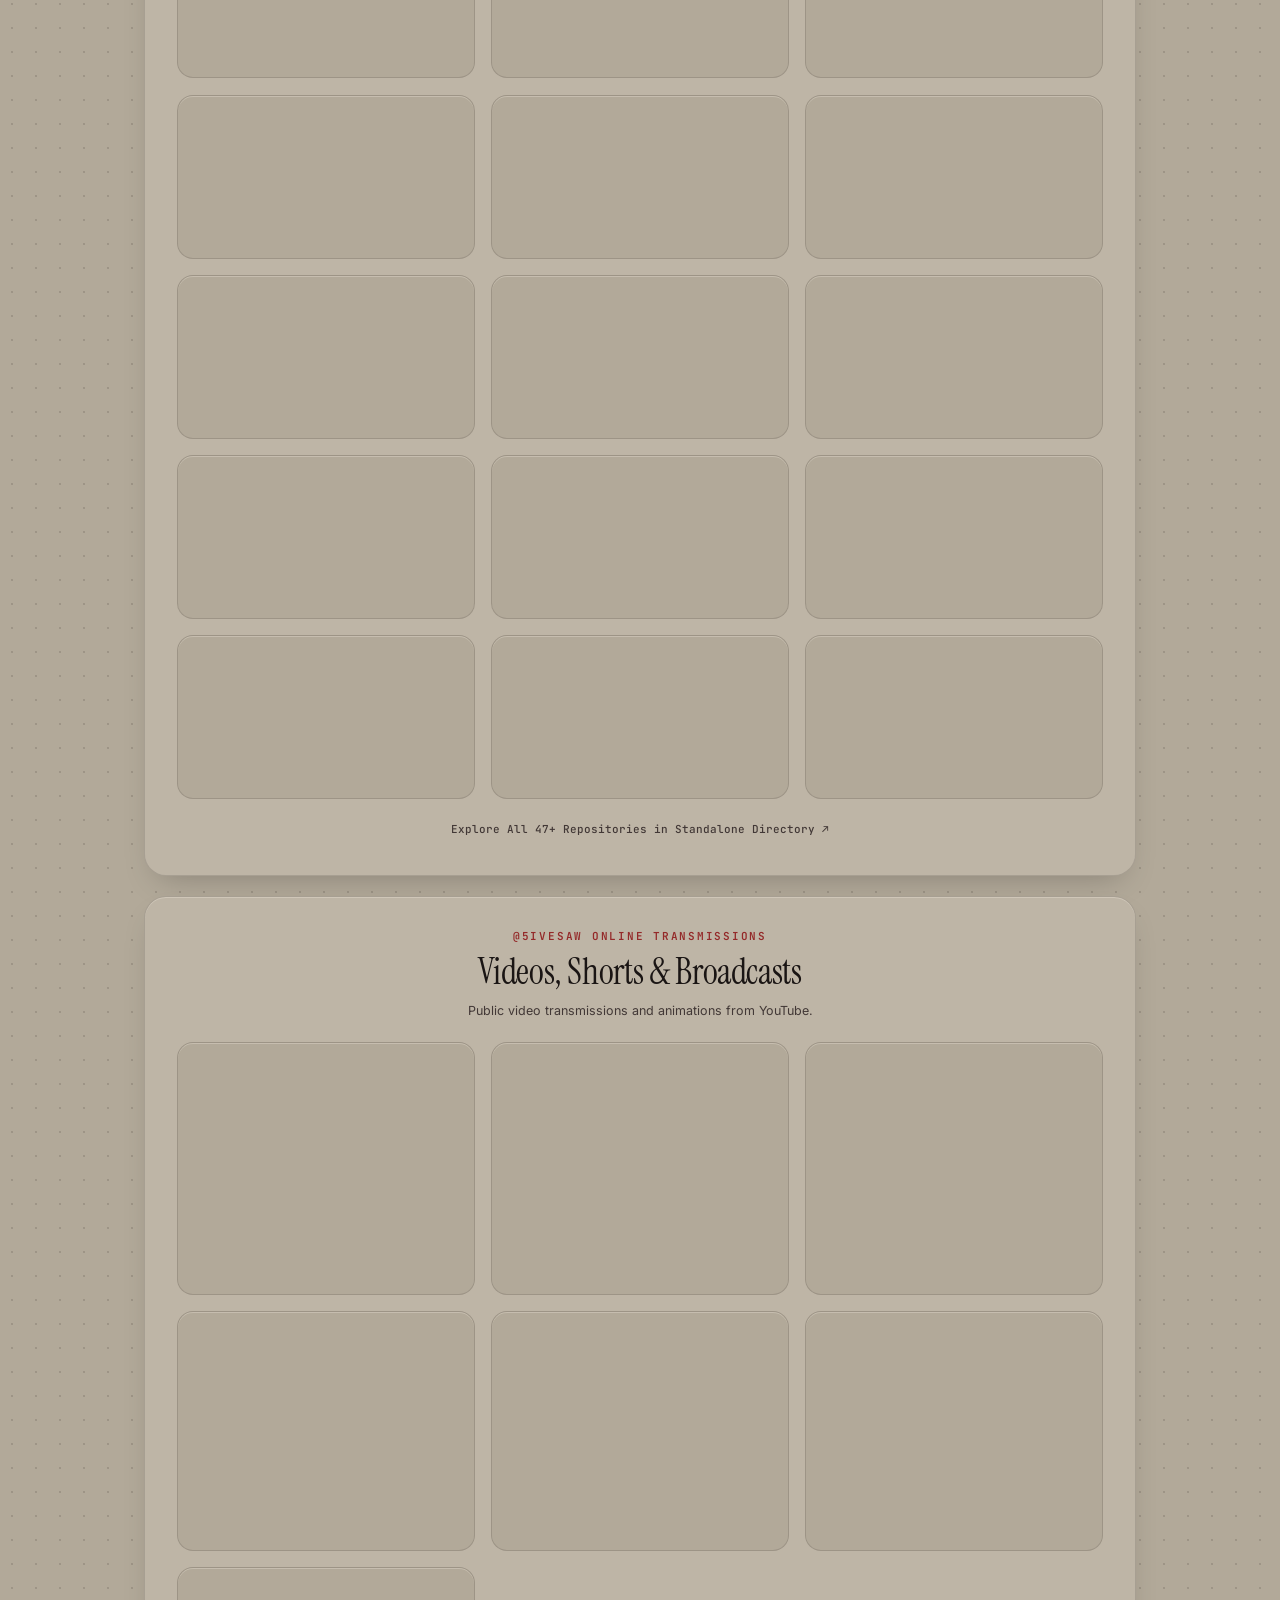
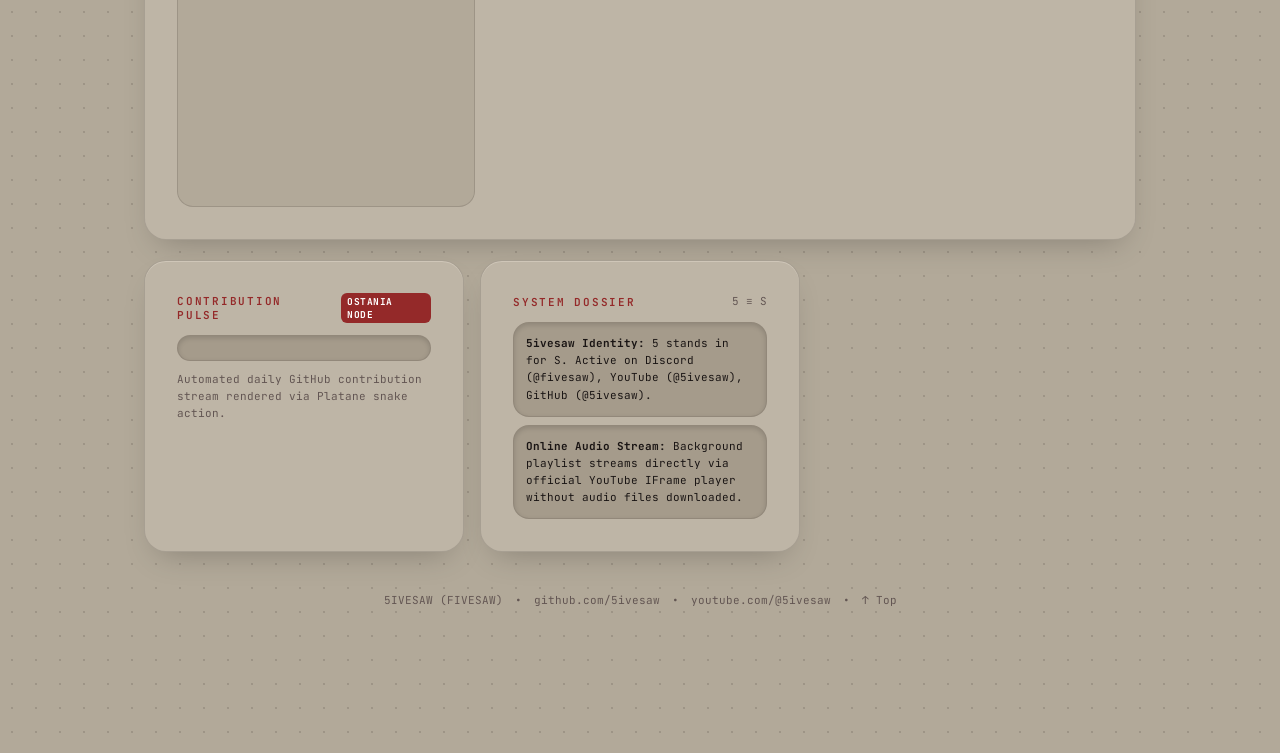
==== commit 73e01871: "feat(5tube): theater mini HUD, discord-style floating chat, comments sync-scroll & synced doomscroll" ====
--- a/docs/index.html
+++ b/docs/index.html
@@ -240,7 +240,8 @@
 
   <!-- Fixed Topbar -->
   <header id="topbar">
-    <div class="topbar-bar">
+    <!-- Desktop Topbar Bar (>= 641px) -->
+    <div class="topbar-bar desktop-topbar">
       <!-- Left: Socials & Navigation -->
       <div class="nav-pill" style="gap:2px;">
         <button type="button" id="socialsMenuBtn" class="btn sm ghost" title="Socials Launcher">
@@ -315,7 +316,103 @@
         </button>
       </div>
     </div>
+
+    <!-- Dedicated Native Mobile Topbar (< 640px) -->
+    <div class="topbar-bar mobile-topbar">
+      <a href="#/" class="row items-center" style="gap:7px;text-decoration:none;">
+        <span class="mobile-logo-dot"></span>
+        <span class="mono font-bold" style="font-size:14px;letter-spacing:0.5px;color:var(--ink);">5IVESAW</span>
+        <span id="mobileAudioBadge" class="badge" style="font-size:9px;padding:1px 6px;background:var(--elevated);color:var(--accent);border:1px solid var(--line);">RADIO</span>
+      </a>
+
+      <div class="row items-center" style="gap:4px;">
+        <button type="button" id="mobileThemeCycleBtn" class="btn sm icon ghost" title="Cycle Theme Palette">
+          <span id="mobileThemeDot" class="dot-swatch" style="width:12px;height:12px;border-radius:50%;background:var(--accent);display:inline-block;"></span>
+        </button>
+        <button type="button" id="mobileSearchBtn" class="btn sm icon ghost" title="Search Commands">
+          <svg viewBox="0 0 24 24" fill="none" stroke="currentColor" stroke-width="2" style="width:14px;height:14px;"><circle cx="11" cy="11" r="8"/><line x1="21" y1="21" x2="16.65" y2="16.65"/></svg>
+        </button>
+        <button type="button" id="mobileMenuBtn" class="btn sm icon" title="Open Menu">
+          <svg viewBox="0 0 24 24" fill="none" stroke="currentColor" stroke-width="2.2" style="width:16px;height:16px;"><line x1="3" y1="12" x2="21" y2="12"/><line x1="3" y1="6" x2="21" y2="6"/><line x1="3" y1="18" x2="21" y2="18"/></svg>
+        </button>
+      </div>
+    </div>
   </header>
+
+  <!-- Dedicated Mobile Navigation Drawer Modal -->
+  <div id="mobileDrawerModal" class="modal" role="dialog" aria-modal="true">
+    <div class="card pad mobile-drawer-sheet">
+      <div class="row between items-center pb-3 border-b border-[var(--line)]">
+        <div class="row items-center" style="gap:8px;">
+          <span class="mono font-bold" style="font-size:16px;color:var(--ink);">5IVESAW</span>
+          <span class="chip xs font-mono">OSTANIA NODE</span>
+        </div>
+        <button type="button" id="closeMobileDrawerBtn" class="btn sm ghost font-bold">✕</button>
+      </div>
+
+      <div class="stack" style="gap:6px;margin:14px 0;">
+        <a href="#/" class="mobile-drawer-link" data-mview="home">
+          <svg viewBox="0 0 24 24" fill="none" stroke="currentColor" stroke-width="2" style="width:16px;height:16px;"><path d="M4 11.5 12 5l8 6.5V20a1 1 0 0 1-1 1h-4.5v-6h-5v6H5a1 1 0 0 1-1-1z"/></svg>
+          <span>Home Overview</span>
+        </a>
+        <a href="#/demos" class="mobile-drawer-link" data-mview="demos">
+          <svg viewBox="0 0 24 24" fill="none" stroke="currentColor" stroke-width="2" style="width:16px;height:16px;"><polygon points="13 2 3 14 12 14 11 22 21 10 12 10 13 2"/></svg>
+          <span>Interactive Demos (15+)</span>
+        </a>
+        <a href="#/tools" class="mobile-drawer-link" data-mview="tools">
+          <svg viewBox="0 0 24 24" fill="none" stroke="currentColor" stroke-width="2" style="width:16px;height:16px;"><path d="M14.7 6.3a4 4 0 0 0 5 5L21 13l-8 8-3-3 1.4-1.4M14.7 6.3 9.3 11.7M14.7 6.3 13 4.5a4 4 0 0 0-5.6 5.6l1.9 1.6M3 21l6-6"/></svg>
+          <span>In-Browser Creative Tools</span>
+        </a>
+        <a href="#/repos" class="mobile-drawer-link" data-mview="repos">
+          <svg viewBox="0 0 24 24" fill="none" stroke="currentColor" stroke-width="2" style="width:16px;height:16px;"><path d="M21 16V8a2 2 0 0 0-1-1.73l-7-4a2 2 0 0 0-2 0l-7 4A2 2 0 0 0 3 8v8a2 2 0 0 0 1 1.73l7 4a2 2 0 0 0 2 0l7-4A2 2 0 0 0 21 16z"/><polyline points="3.27 6.96 12 12.01 20.73 6.96"/><line x1="12" y1="22.08" x2="12" y2="12"/></svg>
+          <span>Repositories Directory (47+)</span>
+        </a>
+        <a href="#/5tube" class="mobile-drawer-link" data-mview="tube" style="color:#FF3B14;font-weight:700;">
+          <svg viewBox="0 0 24 24" fill="none" stroke="currentColor" stroke-width="2" style="width:16px;height:16px;"><rect x="3" y="5" width="13" height="14" rx="3"/><path d="m16 10 5-3v10l-5-3"/></svg>
+          <span>5Tube Synchronized Theater</span>
+        </a>
+      </div>
+
+      <div class="pb-3 border-b border-[var(--line)]">
+        <span class="eyebrow" style="font-size:10px;margin-bottom:8px;display:block;">SWITCH THEME PALETTE</span>
+        <div class="grid grid-2" style="gap:6px;" id="mobileThemeGrid">
+          <button type="button" class="btn sm ghost mobile-theme-choice" data-set-tone="latte">
+            <span class="dot-swatch" style="background:#B2A999;width:9px;height:9px;border-radius:50%;display:inline-block;margin-right:6px;"></span>
+            <span>Velvet Latte</span>
+          </button>
+          <button type="button" class="btn sm ghost mobile-theme-choice" data-set-tone="cream">
+            <span class="dot-swatch" style="background:#D7D0C3;width:9px;height:9px;border-radius:50%;display:inline-block;margin-right:6px;"></span>
+            <span>Warm Cream</span>
+          </button>
+          <button type="button" class="btn sm ghost mobile-theme-choice" data-set-tone="readme">
+            <span class="dot-swatch" style="background:#A62929;width:9px;height:9px;border-radius:50%;display:inline-block;margin-right:6px;"></span>
+            <span>README Red</span>
+          </button>
+          <button type="button" class="btn sm ghost mobile-theme-choice" data-set-tone="chainsaw">
+            <span class="dot-swatch" style="background:linear-gradient(135deg, #FF3B14, #FFC700);width:9px;height:9px;border-radius:50%;display:inline-block;margin-right:6px;"></span>
+            <span>Chainsaw</span>
+          </button>
+          <button type="button" class="btn sm ghost mobile-theme-choice" data-set-tone="ostania">
+            <span class="dot-swatch" style="background:#245C49;width:9px;height:9px;border-radius:50%;display:inline-block;margin-right:6px;"></span>
+            <span>Ostania</span>
+          </button>
+          <button type="button" class="btn sm ghost mobile-theme-choice" data-set-tone="cyber">
+            <span class="dot-swatch" style="background:#38BDF8;width:9px;height:9px;border-radius:50%;display:inline-block;margin-right:6px;"></span>
+            <span>Cyber Cobalt</span>
+          </button>
+        </div>
+      </div>
+
+      <div class="pt-3">
+        <span class="eyebrow" style="font-size:10px;margin-bottom:8px;display:block;">CONNECT &amp; LINKS</span>
+        <div class="row wrap" style="gap:8px;">
+          <a href="https://github.com/5ivesaw" target="_blank" rel="noopener noreferrer" class="btn sm ghost">GitHub ↗</a>
+          <a href="https://discord.com" target="_blank" rel="noopener noreferrer" class="btn sm ghost">Discord ↗</a>
+          <a href="https://youtube.com/@5ivesaw" target="_blank" rel="noopener noreferrer" class="btn sm ghost">YouTube ↗</a>
+        </div>
+      </div>
+    </div>
+  </div>
 
   <!-- Main Canvas -->
   <main id="appMain" class="max-w-5xl w-full mx-auto px-4 sm:px-6 pb-24">
@@ -414,8 +511,8 @@
               <span class="mono xs font-bold" style="color:var(--ink);">In-Browser Quick Scratchpad</span>
             </div>
             <div class="seg" id="quickToolSeg">
-              <button type="button" data-qtool="dev" class="bg-paper-surface font-semibold">⚡ Dev Scratchpad</button>
-              <button type="button" data-qtool="image">🖼️ Instant Image Dropper</button>
+              <button type="button" data-qtool="dev" class="bg-paper-surface font-semibold">Dev Scratchpad</button>
+              <button type="button" data-qtool="image">Instant Image Dropper</button>
             </div>
           </div>
 
@@ -441,7 +538,7 @@
             <div id="quickDropZone" class="well center p-4 rounded-xl cursor-pointer" style="border:2px dashed var(--line);text-align:center;">
               <input type="file" id="quickImageInput" accept="image/*" hidden />
               <div class="stack center" style="gap:4px;">
-                <span style="font-size:24px;">📥</span>
+                <svg viewBox="0 0 24 24" fill="none" stroke="currentColor" stroke-width="1.8" width="28" height="28" style="margin:0 auto;color:var(--accent);"><path d="M12 4v11m0 0-4.5-4.5M12 15l4.5-4.5M5 19h14"/></svg>
                 <span class="mono xs font-semibold text-paper-ink">Drag &amp; Drop an image here or click to browse</span>
                 <span class="mono xs faint">Instantly convert to WebP / PNG / AVIF locally in your browser</span>
               </div>
@@ -463,7 +560,7 @@
           <!-- 1. Image Studio -->
           <a href="#/tools/image" class="tile hover pop-in" style="padding:16px;">
             <div class="row between">
-              <span class="tl-sticker" style="font-size:9px;padding:2px 8px;">🖼️ TOOL</span>
+              <span class="tl-sticker" style="font-size:9px;padding:2px 8px;">IMAGE TOOL</span>
               <span class="accent font-medium text-xs">Launch Studio ↗</span>
             </div>
             <h3 class="font-semibold" style="margin-top:6px;font-size:16px;color:var(--ink);">Image Studio</h3>
@@ -479,7 +576,7 @@
           <!-- 2. Audio Cutter -->
           <a href="#/tools/audio" class="tile hover pop-in" style="padding:16px;">
             <div class="row between">
-              <span class="tl-sticker" style="font-size:9px;padding:2px 8px;">🎵 TOOL</span>
+              <span class="tl-sticker" style="font-size:9px;padding:2px 8px;">AUDIO TOOL</span>
               <span class="accent font-medium text-xs">Launch Cutter ↗</span>
             </div>
             <h3 class="font-semibold" style="margin-top:6px;font-size:16px;color:var(--ink);">Audio Cutter</h3>
@@ -495,7 +592,7 @@
           <!-- 3. Video Cutter -->
           <a href="#/tools/video" class="tile hover pop-in" style="padding:16px;">
             <div class="row between">
-              <span class="tl-sticker" style="font-size:9px;padding:2px 8px;">🎬 TOOL</span>
+              <span class="tl-sticker" style="font-size:9px;padding:2px 8px;">VIDEO TOOL</span>
               <span class="accent font-medium text-xs">Launch Cutter ↗</span>
             </div>
             <h3 class="font-semibold" style="margin-top:6px;font-size:16px;color:var(--ink);">Video Cutter</h3>
@@ -510,7 +607,7 @@
           <!-- 4. Dev Toolkit -->
           <a href="#/tools/dev" class="tile hover pop-in" style="padding:16px;">
             <div class="row between">
-              <span class="tl-sticker" style="font-size:9px;padding:2px 8px;">⚡ TOOL</span>
+              <span class="tl-sticker" style="font-size:9px;padding:2px 8px;">DEV TOOL</span>
               <span class="accent font-medium text-xs">Launch Toolkit ↗</span>
             </div>
             <h3 class="font-semibold" style="margin-top:6px;font-size:16px;color:var(--ink);">Dev Toolkit</h3>
@@ -545,14 +642,14 @@
           <div class="row between wrap items-center" style="gap:10px;margin-bottom:12px;">
             <div class="row items-center" style="gap:8px;">
               <span class="badge" style="background:var(--accent);color:#fff;font-size:10px;font-weight:700;">LIVE PREVIEW</span>
-              <span class="mono xs font-bold" id="playgroundDemoTitle" style="color:var(--ink);">🌧️ Matrix Digital Rain &amp; Neural Mirror</span>
+              <span class="mono xs font-bold" id="playgroundDemoTitle" style="color:var(--ink);">Matrix Digital Rain &amp; Neural Mirror</span>
             </div>
             <!-- Interactive Demo Tabs -->
             <div class="seg" id="playgroundTabsSeg" style="overflow-x:auto;">
-              <button type="button" data-pdemo="matrix" class="bg-paper-surface font-semibold" title="Matrix Digital Rain with Webcam or Pulse">🌧️ Matrix Rain</button>
-              <button type="button" data-pdemo="synth" title="Cyber Theremin Audio Synth & CRT Scope">⚡ Cyber Synth</button>
-              <button type="button" data-pdemo="ascii" title="ASCII Video & Cursed Text Engine">📹 ASCII Cam</button>
-              <button type="button" data-pdemo="pathfinder" title="A* Pathfinder Heuristic Grid">🧭 A* Maze</button>
+              <button type="button" data-pdemo="matrix" class="bg-paper-surface font-semibold" title="Matrix Digital Rain with Webcam or Pulse">Matrix Rain</button>
+              <button type="button" data-pdemo="synth" title="Cyber Theremin Audio Synth & CRT Scope">Cyber Synth</button>
+              <button type="button" data-pdemo="ascii" title="ASCII Video & Cursed Text Engine">ASCII Cam</button>
+              <button type="button" data-pdemo="pathfinder" title="A* Pathfinder Heuristic Grid">A* Maze</button>
             </div>
           </div>
 
@@ -569,7 +666,7 @@
 
           <!-- Playground Bar -->
           <div class="row between wrap items-center" style="margin-top:12px;gap:8px;">
-            <div class="row items-center" style="gap:8px;">
+            <div class="row wrap items-center" style="gap:8px;">
               <button type="button" id="playgroundWebcamBtn" class="btn sm">
                 <span data-icon="cam"></span> Toggle Webcam
               </button>
@@ -722,7 +819,7 @@
       <!-- Right Volume & Queue Toggle -->
       <div class="row" style="gap:8px;flex:1 1 210px;justify-content:flex-end;">
         <button type="button" id="dockLiveAudioBtn" class="btn sm ghost" title="Enable Live Hardware Audio / Mic Spectrum" style="padding:0 8px;height:28px;font-size:11px;font-family:var(--font-mono);gap:4px;">
-          <span>🎤</span> <span class="hidden sm:inline">Live Audio</span>
+          <span data-icon="mic"></span> <span class="hidden sm:inline">Live Audio</span>
         </button>
         <button type="button" id="dockMuteBtn" class="btn sm icon ghost" title="Mute"><span data-icon="vol"></span></button>
         <input type="range" id="dockVolSlider" min="0" max="100" value="45" style="max-width:80px;" title="Volume" />
@@ -837,38 +934,62 @@
   <!-- CUSTOM CONTEXT MENU (Right Click) -->
   <div id="customContextMenu" class="context-menu hidden">
     <div class="context-menu-item" data-action="play-pause">
-      <span class="context-icon">▶</span>
+      <span class="context-icon"><svg viewBox="0 0 24 24" fill="currentColor" width="14" height="14"><path d="M7 4.5v15l13-7.5z"/></svg></span>
       <span id="ctxPlayText">Play / Pause Radio</span>
       <span class="context-kbd">Space</span>
     </div>
     <div class="context-menu-item" data-action="next-track">
-      <span class="context-icon">⏭</span>
+      <span class="context-icon"><svg viewBox="0 0 24 24" fill="currentColor" width="14" height="14"><path d="M5 5v14l10-7z"/><rect x="16.5" y="5" width="2.5" height="14" rx="1"/></svg></span>
       <span>Next Track</span>
     </div>
     <div class="context-menu-item" data-action="toggle-live-audio">
-      <span class="context-icon">🎤</span>
+      <span class="context-icon"><svg viewBox="0 0 24 24" fill="none" stroke="currentColor" stroke-width="1.8" width="14" height="14"><rect x="9" y="3" width="6" height="11" rx="3"/><path d="M5 11a7 7 0 0 0 14 0M12 18v3"/></svg></span>
       <span id="ctxLiveAudioText">Live Audio Sync (Mic)</span>
     </div>
     <div class="context-menu-divider"></div>
     <div class="context-menu-item" data-action="open-cmd">
-      <span class="context-icon">⌘</span>
+      <span class="context-icon"><svg viewBox="0 0 24 24" fill="none" stroke="currentColor" stroke-width="1.8" width="14" height="14"><rect x="2" y="6" width="20" height="12" rx="2.5"/><path d="M6 10h0M10 10h0M14 10h0M18 10h0M7 14h10"/></svg></span>
       <span>Command Palette</span>
       <span class="context-kbd">⌘K</span>
     </div>
     <div class="context-menu-item" data-action="open-5tube">
-      <span class="context-icon">👥</span>
+      <span class="context-icon"><svg viewBox="0 0 24 24" fill="none" stroke="currentColor" stroke-width="1.8" width="14" height="14"><path d="M17 21v-2a4 4 0 0 0-4-4H5a4 4 0 0 0-4 4v2"/><circle cx="9" cy="7" r="4"/><path d="M23 21v-2a4 4 0 0 0-3-3.87"/><path d="M16 3.13a4 4 0 0 1 0 7.75"/></svg></span>
       <span>5Tube Multiplayer</span>
     </div>
     <div class="context-menu-divider"></div>
     <div class="context-menu-item" data-action="cycle-theme">
-      <span class="context-icon">🎨</span>
+      <span class="context-icon"><svg viewBox="0 0 24 24" fill="none" stroke="currentColor" stroke-width="1.8" width="14" height="14"><circle cx="12" cy="12" r="9"/><circle cx="8" cy="10" r="1.5" fill="currentColor"/><circle cx="12" cy="7" r="1.5" fill="currentColor"/><circle cx="16" cy="10" r="1.5" fill="currentColor"/></svg></span>
       <span>Next Theme Palette</span>
     </div>
     <div class="context-menu-item" data-action="copy-url">
-      <span class="context-icon">🔗</span>
+      <span class="context-icon"><svg viewBox="0 0 24 24" fill="none" stroke="currentColor" stroke-width="1.8" width="14" height="14"><rect x="8.5" y="8.5" width="11" height="11" rx="2.5"/><path d="M15.5 8.5V6a2 2 0 0 0-2-2H6a2 2 0 0 0-2 2v7.5a2 2 0 0 0 2 2h2.5"/></svg></span>
       <span>Copy Page Link</span>
     </div>
   </div>
+
+  <!-- Dedicated Mobile App Bottom Navigation Bar (< 640px) -->
+  <nav id="mobileBottomNav" aria-label="Mobile Navigation">
+    <a href="#/" class="mob-tab-btn active" data-tab="home">
+      <svg class="mob-tab-icon" viewBox="0 0 24 24" fill="none" stroke="currentColor" stroke-width="1.8"><path d="M4 11.5 12 5l8 6.5V20a1 1 0 0 1-1 1h-4.5v-6h-5v6H5a1 1 0 0 1-1-1z"/></svg>
+      <span class="mob-tab-label">Home</span>
+    </a>
+    <a href="#/demos" class="mob-tab-btn" data-tab="demos">
+      <svg class="mob-tab-icon" viewBox="0 0 24 24" fill="none" stroke="currentColor" stroke-width="1.8"><polygon points="13 2 3 14 12 14 11 22 21 10 12 10 13 2"/></svg>
+      <span class="mob-tab-label">Demos</span>
+    </a>
+    <a href="#/tools" class="mob-tab-btn" data-tab="tools">
+      <svg class="mob-tab-icon" viewBox="0 0 24 24" fill="none" stroke="currentColor" stroke-width="1.8"><path d="M14.7 6.3a4 4 0 0 0 5 5L21 13l-8 8-3-3 1.4-1.4M14.7 6.3 9.3 11.7M14.7 6.3 13 4.5a4 4 0 0 0-5.6 5.6l1.9 1.6M3 21l6-6"/></svg>
+      <span class="mob-tab-label">Tools</span>
+    </a>
+    <a href="#/repos" class="mob-tab-btn" data-tab="repos">
+      <svg class="mob-tab-icon" viewBox="0 0 24 24" fill="none" stroke="currentColor" stroke-width="1.8"><path d="M21 16V8a2 2 0 0 0-1-1.73l-7-4a2 2 0 0 0-2 0l-7 4A2 2 0 0 0 3 8v8a2 2 0 0 0 1 1.73l7 4a2 2 0 0 0 2 0l7-4A2 2 0 0 0 21 16z"/><polyline points="3.27 6.96 12 12.01 20.73 6.96"/><line x1="12" y1="22.08" x2="12" y2="12"/></svg>
+      <span class="mob-tab-label">Repos</span>
+    </a>
+    <a href="#/5tube" class="mob-tab-btn" data-tab="tube">
+      <svg class="mob-tab-icon" viewBox="0 0 24 24" fill="none" stroke="currentColor" stroke-width="1.8"><rect x="3" y="5" width="13" height="14" rx="3"/><path d="m16 10 5-3v10l-5-3"/></svg>
+      <span class="mob-tab-label">5Tube</span>
+    </a>
+  </nav>
 
   <!-- Toast Host -->
   <div class="toast-host" role="status" aria-live="polite"></div>
--- a/docs/css/main.css
+++ b/docs/css/main.css
@@ -225,11 +225,11 @@
   background: var(--bg); border: 1px solid var(--line); border-radius: var(--r);
   padding: 16px; box-shadow: inset 0 1px 0 var(--hi);
   transition: transform .3s var(--ease), border-color .25s ease, box-shadow .3s ease, background-color .5s ease;
-  will-change: transform;
 }
 .tile.hover:hover, a.tile:hover, button.tile:hover {
   transform: translateY(-3px); border-color: var(--line-strong);
   box-shadow: 0 14px 28px -12px rgba(0, 0, 0, .3), inset 0 1px 0 var(--hi);
+  will-change: transform;
 }
 .tile:active { transform: translateY(-1px) scale(.99); }
 
@@ -383,8 +383,8 @@
 
 /* ---------- 7. OVERLAYS -------------------------------------------------- */
 .modal {
-  position: fixed; inset: 0; z-index: 90; display: grid; place-items: center; padding: 16px;
-  background: rgba(0, 0, 0, .55); backdrop-filter: blur(8px); -webkit-backdrop-filter: blur(8px);
+  position: fixed; inset: 0; z-index: 100000; display: grid; place-items: center; padding: 16px;
+  background: rgba(0, 0, 0, .6); backdrop-filter: blur(8px); -webkit-backdrop-filter: blur(8px);
   opacity: 0; visibility: hidden; transition: opacity .25s ease, visibility 0s linear .25s;
 }
 .modal.open { opacity: 1; visibility: visible; transition: opacity .25s ease; }
@@ -419,6 +419,15 @@
 @keyframes toastOut { to { opacity: 0; transform: translateY(8px) scale(.95); } }
 @keyframes eq { 0%, 100% { transform: scaleY(.3); } 50% { transform: scaleY(1); } }
 @keyframes float { 0%, 100% { transform: translateY(0); } 50% { transform: translateY(-6px); } }
+@keyframes musicNod {
+  0%, 100% { transform: translateY(0) scale(1); }
+  50% { transform: translateY(-2.5px) scale(1.02); }
+}
+
+.music-vibing {
+  animation: musicNod var(--music-beat-dur, 0.48s) cubic-bezier(0.25, 1, 0.5, 1) 4 !important;
+  will-change: transform;
+}
 
 /* Theme switch: circular reveal via View Transitions API */
 ::view-transition-old(root), ::view-transition-new(root) { animation: none; mix-blend-mode: normal; }
@@ -760,48 +769,135 @@
 
 .fivetube-floating-chat {
   position: absolute;
-  bottom: 20px;
-  left: 20px;
-  max-width: 320px;
+  top: 50px;
+  left: 14px;
+  max-width: 250px;
   display: flex;
   flex-direction: column;
+  gap: 5px;
+  pointer-events: none;
+  z-index: 100005;
+}
+
+.floating-chat-bubble {
+  display: inline-flex;
+  align-items: flex-start;
   gap: 6px;
+  background: rgba(12, 14, 18, 0.62);
+  backdrop-filter: blur(8px);
+  -webkit-backdrop-filter: blur(8px);
+  border: 1px solid rgba(255, 255, 255, 0.12);
+  border-left: 3px solid var(--bubble-color, #FF3B14);
+  border-radius: 6px;
+  padding: 4px 8px;
+  font-size: 11px;
+  line-height: 1.35;
+  font-family: var(--font-mono);
+  color: #F8FAFC;
+  box-shadow: 0 4px 14px rgba(0, 0, 0, 0.38);
+  animation: discordSlideIn 0.22s cubic-bezier(0.16, 1, 0.3, 1) forwards;
   pointer-events: none;
-  z-index: 20;
-}
-
-.floating-chat-bubble {
-  background: rgba(18, 18, 22, 0.88);
+  max-width: 100%;
+  word-break: break-word;
+}
+
+.floating-chat-bubble.fading-out {
+  animation: discordSlideOut 0.28s ease forwards;
+}
+
+@keyframes discordSlideIn {
+  from {
+    opacity: 0;
+    transform: translateX(-14px) scale(0.95);
+  }
+  to {
+    opacity: 1;
+    transform: translateX(0) scale(1);
+  }
+}
+
+@keyframes discordSlideOut {
+  from {
+    opacity: 1;
+    transform: translateX(0);
+  }
+  to {
+    opacity: 0;
+    transform: translateX(-10px) scale(0.95);
+  }
+}
+
+/* Floating Theater Controls Mini HUD */
+.theater-controls-hud {
+  position: absolute;
+  top: 12px;
+  right: 12px;
+  z-index: 100010;
+  display: flex;
+  align-items: center;
+  gap: 6px;
+  padding: 4px 6px;
+  background: rgba(14, 16, 20, 0.72);
+  backdrop-filter: blur(10px);
+  -webkit-backdrop-filter: blur(10px);
+  border: 1px solid rgba(255, 255, 255, 0.14);
+  border-radius: 9999px;
+  box-shadow: 0 4px 20px rgba(0, 0, 0, 0.45);
+  opacity: 0;
+  pointer-events: none;
+  transform: translateY(-4px);
+  transition: opacity 0.25s ease, transform 0.25s ease;
+}
+
+.theater-controls-hud.hud-active,
+.theater-controls-hud:hover,
+.theater-controls-hud:focus-within {
+  opacity: 1;
+  pointer-events: auto;
+  transform: translateY(0);
+}
+
+.hud-micro-btn {
+  width: 28px;
+  height: 28px;
+  display: inline-flex;
+  align-items: center;
+  justify-content: center;
+  border-radius: 50%;
+  border: none;
+  background: rgba(255, 255, 255, 0.08);
   color: #FFFFFF;
-  backdrop-filter: blur(8px);
-  border: 1px solid rgba(255,255,255,0.15);
-  border-radius: var(--r-sm);
-  padding: 6px 10px;
-  font-size: 12px;
-  font-family: var(--font-sans);
-  box-shadow: 0 4px 14px rgba(0,0,0,0.3);
-  animation: enter 0.2s ease-out;
+  cursor: pointer;
+  padding: 0;
+  transition: background 0.18s ease, transform 0.18s ease, opacity 0.18s ease;
+}
+
+.hud-micro-btn svg {
+  width: 14px;
+  height: 14px;
+}
+
+.hud-micro-btn:hover {
+  background: rgba(255, 255, 255, 0.24);
+  transform: scale(1.08);
+}
+
+.hud-micro-btn.hud-exit-accent:hover {
+  background: rgba(255, 59, 20, 0.88);
+  color: #FFFFFF;
+}
+
+.hud-micro-btn.is-muted {
+  opacity: 0.42;
+  background: rgba(255, 255, 255, 0.04);
+}
+
+.hud-micro-btn.is-muted svg {
+  stroke-dasharray: 2 2;
 }
 
 .hud-exit-btn {
-  position: absolute;
-  top: 14px;
-  right: 14px;
-  z-index: 30;
-  background: rgba(15, 15, 20, 0.85);
-  color: #FFFFFF;
-  border: 1px solid rgba(255,255,255,0.2);
-  border-radius: var(--r-full);
-  padding: 6px 14px;
-  font-size: 11px;
-  font-family: var(--font-mono);
-  backdrop-filter: blur(6px);
-  cursor: pointer;
-  transition: background 0.2s, transform 0.2s;
-}
-.hud-exit-btn:hover {
-  background: rgba(255, 59, 20, 0.9);
-  transform: scale(1.04);
+  display: none;
 }
 
 .resync-pill {
@@ -886,8 +982,22 @@
 /* Theater Mode Styles: Topbar disappears, distractions vanish! */
 body.theater-mode #topbar,
 body.theater-mode footer,
-body.theater-mode .fivetube-header {
+body.theater-mode .fivetube-header,
+body.theater-mode .view-head,
+body.theater-mode #musicDock {
   display: none !important;
+}
+
+body.theater-mode main,
+body.theater-mode #subViewContainer,
+body.theater-mode #subViewMount {
+  animation: none !important;
+  transform: none !important;
+  filter: none !important;
+  contain: none !important;
+  max-width: 100vw !important;
+  padding: 0 !important;
+  margin: 0 !important;
 }
 
 body.theater-mode .fivetube-container {
@@ -897,14 +1007,442 @@
 }
 
 body.theater-mode .fivetube-theater-box.theater-fullscreen {
+  position: fixed !important;
+  top: 0 !important;
+  left: 0 !important;
+  right: 0 !important;
+  bottom: 0 !important;
+  width: 100vw !important;
+  height: 100vh !important;
+  z-index: 100000 !important;
+  aspect-ratio: auto !important;
+  border-radius: 0 !important;
+  border: none !important;
+  background: #000000 !important;
+}
+
+body.theater-mode .theater-controls-hud {
+  z-index: 100010 !important;
+  top: 18px !important;
+  right: 18px !important;
+}
+
+body.theater-mode .fivetube-cursor-canvas {
+  z-index: 100002 !important;
+}
+
+body.theater-mode .fivetube-floating-chat {
+  z-index: 100005 !important;
+}
+
+/* ---------------- 5Tube Comments System ---------------- */
+.tube-comments-wrap {
+  display: flex;
+  flex-direction: column;
+  height: 100%;
+  min-height: 0;
+  overflow: hidden;
+}
+
+.tube-sync-scroll-bar {
+  display: flex;
+  align-items: center;
+  justify-content: space-between;
+  padding: 8px 10px;
+  background: var(--surface);
+  border-bottom: 1px solid var(--line);
+  font-family: var(--font-mono);
+  font-size: 11px;
+  gap: 8px;
+}
+
+.sync-scroll-pill {
+  display: inline-flex;
+  align-items: center;
+  gap: 5px;
+  padding: 3px 9px;
+  border-radius: 9999px;
+  font-size: 10.5px;
+  font-weight: 600;
+  cursor: pointer;
+  border: 1px solid var(--line);
+  background: var(--elevated);
+  color: var(--ink);
+  transition: all 0.2s ease;
+}
+
+.sync-scroll-pill.active {
+  background: #10B981;
+  color: #FFFFFF;
+  border-color: #10B981;
+  box-shadow: 0 0 10px rgba(16, 185, 129, 0.4);
+}
+
+.sync-scroll-pill svg {
+  width: 12px;
+  height: 12px;
+}
+
+.tube-comments-list {
+  flex: 1;
+  min-height: 0;
+  overflow-y: auto;
+  padding: 10px;
+  display: flex;
+  flex-direction: column;
+  gap: 10px;
+  scroll-behavior: smooth;
+}
+
+.comment-card {
+  padding: 9px 12px;
+  background: var(--elevated);
+  border: 1px solid var(--line);
+  border-radius: var(--r-sm);
+  display: flex;
+  flex-direction: column;
+  gap: 6px;
+  transition: background 0.15s, border-color 0.15s;
+}
+
+.comment-card:hover {
+  border-color: var(--hi);
+}
+
+.comment-card.is-synced {
+  border-left: 3px solid #10B981;
+  background: linear-gradient(135deg, rgba(16, 185, 129, 0.08) 0%, var(--elevated) 100%);
+  box-shadow: 0 2px 10px rgba(16, 185, 129, 0.08);
+}
+
+.comment-header {
+  display: flex;
+  align-items: center;
+  justify-content: space-between;
+  gap: 6px;
+  font-size: 11px;
+}
+
+.comment-author-box {
+  display: flex;
+  align-items: center;
+  gap: 6px;
+  min-width: 0;
+}
+
+.comment-avatar {
+  width: 22px;
+  height: 22px;
+  border-radius: 50%;
+  display: flex;
+  align-items: center;
+  justify-content: center;
+  font-weight: 700;
+  font-size: 10px;
+  color: #FFFFFF;
+  flex-shrink: 0;
+}
+
+.comment-synced-badge {
+  font-size: 9px;
+  font-family: var(--font-mono);
+  padding: 1px 6px;
+  border-radius: 9999px;
+  background: rgba(16, 185, 129, 0.18);
+  color: #10B981;
+  border: 1px solid rgba(16, 185, 129, 0.45);
+  font-weight: 700;
+  letter-spacing: 0.04em;
+  display: inline-flex;
+  align-items: center;
+  gap: 3px;
+}
+
+.comment-text {
+  font-size: 12px;
+  line-height: 1.45;
+  color: var(--ink);
+  word-break: break-word;
+  user-select: text !important;
+  -webkit-user-select: text !important;
+}
+
+.comment-reactions-bar {
+  display: flex;
+  align-items: center;
+  gap: 5px;
+  margin-top: 2px;
+  flex-wrap: wrap;
+}
+
+.reaction-btn {
+  display: inline-flex;
+  align-items: center;
+  gap: 4px;
+  padding: 2px 7px;
+  border-radius: var(--r-sm);
+  border: 1px solid var(--line);
+  background: var(--surface);
+  color: var(--muted);
+  font-size: 10.5px;
+  font-family: var(--font-mono);
+  cursor: pointer;
+  transition: all 0.15s ease;
+}
+
+.reaction-btn:hover {
+  background: var(--elevated);
+  color: var(--ink);
+  border-color: var(--hi);
+  transform: translateY(-1px);
+}
+
+.reaction-btn svg {
+  width: 12px;
+  height: 12px;
+}
+
+.reaction-btn.reacted {
+  background: rgba(255, 59, 20, 0.14);
+  border-color: var(--accent);
+  color: var(--accent);
+  font-weight: 700;
+}
+
+.reaction-btn.bounce {
+  animation: reactionBounce 0.3s ease;
+}
+
+@keyframes reactionBounce {
+  0% { transform: scale(1); }
+  50% { transform: scale(1.25); }
+  100% { transform: scale(1); }
+}
+
+.fake-comment-form {
+  padding: 10px;
+  border-top: 1px solid var(--line);
+  background: var(--surface);
+  display: flex;
+  flex-direction: column;
+  gap: 6px;
+}
+
+/* ---------------- Synced Doomscroll Mode ---------------- */
+body.doomscroll-active #topbar,
+body.doomscroll-active #mobileHeader,
+body.doomscroll-active #mobileBottomNav,
+body.doomscroll-active footer,
+body.doomscroll-active #musicDock {
+  display: none !important;
+}
+
+body.doomscroll-active main,
+body.doomscroll-active #subViewContainer,
+body.doomscroll-active #subViewMount {
+  animation: none !important;
+  transform: none !important;
+  filter: none !important;
+  contain: none !important;
+  padding: 0 !important;
+  margin: 0 !important;
+  max-width: 100vw !important;
+}
+
+body.in-fivetube #musicDock {
+  display: none !important;
+}
+
+.fivetube-doomscroll-overlay {
   position: fixed;
   inset: 0;
-  z-index: 1000;
-  width: 100vw;
-  height: 100vh;
-  aspect-ratio: auto;
-  border-radius: 0;
+  z-index: 100020;
+  background: #000000;
+  display: flex;
+  align-items: center;
+  justify-content: center;
+  overflow: hidden;
+  animation: enter 0.2s ease-out;
+}
+
+.doomscroll-stage-wrap {
+  position: relative;
+  width: 100%;
+  max-width: 440px;
+  height: 100%;
+  max-height: 880px;
+  aspect-ratio: 9 / 16;
+  background: #08090C;
+  display: flex;
+  flex-direction: column;
+  border-radius: var(--r-md);
+  overflow: hidden;
+  box-shadow: 0 0 60px rgba(0, 0, 0, 0.9);
+}
+
+.doomscroll-player-mount {
+  width: 100%;
+  height: 100%;
+  position: relative;
+}
+
+.doomscroll-player-mount iframe {
+  width: 100%;
+  height: 100%;
   border: none;
+}
+
+.doomscroll-side-rail {
+  position: absolute;
+  right: 12px;
+  bottom: 84px;
+  display: flex;
+  flex-direction: column;
+  align-items: center;
+  gap: 12px;
+  z-index: 25;
+}
+
+.doomscroll-rail-btn {
+  width: 42px;
+  height: 42px;
+  border-radius: 50%;
+  background: rgba(18, 20, 26, 0.78);
+  backdrop-filter: blur(8px);
+  -webkit-backdrop-filter: blur(8px);
+  border: 1px solid rgba(255, 255, 255, 0.16);
+  color: #FFFFFF;
+  display: flex;
+  align-items: center;
+  justify-content: center;
+  cursor: pointer;
+  transition: transform 0.15s ease, background 0.15s ease;
+  padding: 0;
+}
+
+.doomscroll-rail-btn:hover {
+  transform: scale(1.1);
+  background: rgba(255, 59, 20, 0.85);
+}
+
+.doomscroll-rail-btn svg {
+  width: 18px;
+  height: 18px;
+}
+
+.doomscroll-top-bar {
+  position: absolute;
+  top: 14px;
+  left: 14px;
+  right: 14px;
+  display: flex;
+  align-items: center;
+  justify-content: space-between;
+  z-index: 25;
+  pointer-events: none;
+}
+
+.doomscroll-top-bar > * {
+  pointer-events: auto;
+}
+
+.doomscroll-bottom-info {
+  position: absolute;
+  left: 14px;
+  bottom: 22px;
+  right: 64px;
+  z-index: 20;
+  display: flex;
+  flex-direction: column;
+  gap: 4px;
+  pointer-events: none;
+  text-shadow: 0 1px 4px rgba(0, 0, 0, 0.85);
+}
+
+.floating-reaction-particle {
+  position: absolute;
+  bottom: 110px;
+  right: 22px;
+  pointer-events: none;
+  z-index: 35;
+  animation: floatUpBurst 1.8s cubic-bezier(0.2, 0.8, 0.2, 1) forwards;
+}
+
+.floating-reaction-particle svg {
+  width: 26px;
+  height: 26px;
+  filter: drop-shadow(0 2px 8px rgba(0,0,0,0.6));
+}
+
+@keyframes floatUpBurst {
+  0% {
+    opacity: 1;
+    transform: translateY(0) scale(0.6) rotate(0deg);
+  }
+  50% {
+    transform: translateY(-90px) scale(1.25) rotate(18deg);
+  }
+  100% {
+    opacity: 0;
+    transform: translateY(-180px) scale(0.9) rotate(-18deg);
+  }
+}
+
+/* Mobile & Tablet Responsive Adjustments */
+@media (max-width: 640px) {
+  .fivetube-header {
+    padding: 8px 10px;
+    border-radius: var(--r-md);
+    gap: 8px;
+  }
+  .fivetube-header .search-box {
+    width: 100%;
+    margin: 4px 0;
+  }
+  #theaterBtnText, #doomscrollToggleBtn .mono, #downloadModalBtn .mono {
+    display: none !important;
+  }
+  #doomscrollToggleBtn, #theaterToggleBtn, #downloadModalBtn {
+    padding: 0 8px;
+    height: 30px;
+  }
+  .theater-controls-hud {
+    top: 10px !important;
+    right: 10px !important;
+    padding: 3px 5px;
+    gap: 4px;
+  }
+  .hud-micro-btn {
+    width: 36px;
+    height: 36px;
+  }
+  .hud-micro-btn svg {
+    width: 16px;
+    height: 16px;
+  }
+  .fivetube-floating-chat {
+    top: 48px;
+    left: 8px;
+    max-width: 200px;
+  }
+  .floating-chat-bubble {
+    font-size: 10.5px;
+    padding: 3px 7px;
+  }
+  .doomscroll-stage-wrap {
+    max-width: 100vw;
+    max-height: 100vh;
+    border-radius: 0;
+  }
+  .doomscroll-side-rail {
+    right: 10px;
+    bottom: 74px;
+    gap: 10px;
+  }
+  .doomscroll-rail-btn {
+    width: 44px;
+    height: 44px;
+  }
 }
 
 /* Global Text Selection Shield */
@@ -922,22 +1460,19 @@
   -webkit-user-select: text !important;
 }
 
-/* Custom Context Menu */
+/* Custom Context Menu — Instant 0ms response */
 .context-menu {
   position: fixed;
   z-index: 100000;
   width: 220px;
   background: var(--elevated);
-  border: 1px solid var(--line);
+  border: 1px solid var(--line-strong);
   border-radius: var(--r);
   padding: 6px;
-  box-shadow: 0 12px 32px -4px rgba(0,0,0,0.45);
-  backdrop-filter: blur(12px);
-  -webkit-backdrop-filter: blur(12px);
+  box-shadow: 0 10px 28px -4px rgba(0,0,0,0.5);
   display: flex;
   flex-direction: column;
   gap: 2px;
-  animation: enter 0.15s var(--ease);
 }
 
 .context-menu.hidden {
@@ -1002,47 +1537,274 @@
   }
 }
 
-@media (max-width: 540px) {
+/* Desktop Only Elements */
+@media (min-width: 641px) {
+  .mobile-topbar { display: none !important; }
+  #mobileBottomNav { display: none !important; }
+  #mobileDrawerModal { display: none !important; }
+}
+
+/* Dedicated Mobile App Experience (<= 640px) */
+@media (max-width: 640px) {
+  /* Dedicated Mobile Topbar */
+  .desktop-topbar { display: none !important; }
+  #overviewCard { display: none !important; }
+
   #topbar {
-    padding: 0 4px;
-  }
-  .nav-pill {
-    height: 36px;
-    padding: 0 4px;
-    max-width: calc(100vw - 16px);
-    overflow-x: auto;
-    scrollbar-width: none;
-  }
-  .nav-pill::-webkit-scrollbar {
-    display: none;
-  }
-  .nav-pill .btn.sm {
-    padding: 0 5px !important;
-    font-size: 11px !important;
-  }
-  .theme-dot-btn {
-    height: 24px;
-    padding: 0 3px;
-  }
-  .dot-label {
+    padding: 0 10px;
+    margin: 6px auto 10px;
+    top: 4px;
+    width: 100%;
+  }
+
+  .mobile-topbar {
+    display: flex !important;
+    align-items: center;
+    justify-content: space-between;
+    width: 100%;
+    height: 44px;
+    background: var(--elevated);
+    border: 1px solid var(--line);
+    border-radius: var(--r-full);
+    padding: 0 14px;
+    box-shadow: 0 4px 14px rgba(0,0,0,0.18);
+  }
+
+  .mobile-logo-dot {
+    width: 8px;
+    height: 8px;
+    border-radius: 50%;
+    background: var(--accent);
+    box-shadow: 0 0 8px var(--accent);
+    display: inline-block;
+  }
+
+  /* Dedicated Mobile Bottom App Bar */
+  #mobileBottomNav {
+    display: flex !important;
+    position: fixed;
+    bottom: 0;
+    left: 0;
+    right: 0;
+    height: 56px;
+    background: var(--elevated);
+    border-top: 1px solid var(--line);
+    z-index: 9999;
+    justify-content: space-around;
+    align-items: center;
+    padding-bottom: env(safe-area-inset-bottom, 0);
+    box-shadow: 0 -4px 20px rgba(0,0,0,0.3);
+  }
+
+  .mob-tab-btn {
+    display: flex;
+    flex-direction: column;
+    align-items: center;
+    justify-content: center;
+    gap: 3px;
+    flex: 1;
+    height: 100%;
+    text-decoration: none;
+    color: var(--faint);
+    transition: color 0.15s ease, transform 0.15s ease;
+  }
+  .mob-tab-btn.active {
+    color: var(--accent);
+    font-weight: 700;
+  }
+  .mob-tab-btn:active {
+    transform: scale(0.92);
+  }
+  .mob-tab-icon {
+    width: 20px;
+    height: 20px;
+    display: block;
+  }
+  .mob-tab-label {
+    font-family: var(--font-mono);
+    font-size: 10px;
+    letter-spacing: 0.4px;
+    text-transform: uppercase;
+  }
+
+  /* Dedicated Mobile Mini-Player Music Dock (Pixel-Perfect Proportions) */
+  #musicDock {
+    position: fixed !important;
+    bottom: 60px !important;
+    left: 8px !important;
+    right: 8px !important;
+    width: auto !important;
+    height: 48px !important;
+    border-radius: var(--r-full) !important;
+    padding: 0 10px !important;
+    background: var(--elevated) !important;
+    border: 1px solid var(--line-strong) !important;
+    box-shadow: 0 8px 24px rgba(0,0,0,0.5) !important;
+    z-index: 9998 !important;
+    display: flex !important;
+    align-items: center !important;
+  }
+
+  #dockShuffleBtn, #dockStopBtn, #dockRepeatBtn, #dockVolSlider,
+  #dockMuteBtn, #dockTimeCur, #dockTimeDur, #dockLiveAudioBtn, #dockPrevBtn {
     display: none !important;
   }
-  /* Bottom Music Dock on Small Mobile */
-  #musicDock {
-    padding: 6px 10px;
-  }
+
+  #dockProgressTrack {
+    position: absolute;
+    top: 0;
+    left: 16px;
+    right: 16px;
+    height: 2px;
+    background: rgba(255,255,255,0.08);
+    border-radius: 1px;
+  }
+
   .dock-content {
-    gap: 8px;
-  }
-  #dockVolSlider, #dockRepeatBtn, #dockShuffleBtn {
+    display: flex !important;
+    width: 100% !important;
+    align-items: center !important;
+    justify-content: space-between !important;
+    gap: 8px !important;
+  }
+
+  .dock-thumb-box {
+    width: 34px !important;
+    height: 34px !important;
+    border-radius: 50% !important;
+    overflow: hidden !important;
+    border: 1px solid var(--line) !important;
+    flex-shrink: 0 !important;
+  }
+
+  #dockTitle {
+    font-size: 11.5px !important;
+    font-weight: 600 !important;
+    color: var(--ink) !important;
+    max-width: 120px !important;
+    line-height: 1.2 !important;
+  }
+  #dockArtist {
+    font-size: 10px !important;
+    color: var(--faint) !important;
+    max-width: 120px !important;
+    margin-top: 1px !important;
+  }
+
+  #dockPlayBtn {
+    width: 32px !important;
+    height: 32px !important;
+    border-radius: 50% !important;
+    background: var(--accent) !important;
+    color: var(--on-accent, #fff) !important;
+    flex-shrink: 0 !important;
+    padding: 0 !important;
+  }
+  #dockNextBtn, #dockQueueToggle {
+    width: 28px !important;
+    height: 28px !important;
+    flex-shrink: 0 !important;
+    padding: 0 !important;
+  }
+
+  #dockQueueDrawer {
+    position: fixed !important;
+    bottom: 116px !important;
+    left: 8px !important;
+    right: 8px !important;
+    max-height: 52vh !important;
+    border-radius: var(--r) !important;
+    z-index: 9999 !important;
+  }
+
+  /* Dedicated Mobile Hero Card */
+  #heroFieldCanvas {
+    display: none !important; /* Save mobile battery & CPU */
+  }
+
+  .hero-avatar-box {
+    width: 64px !important;
+    height: 64px !important;
+  }
+
+  .display {
+    font-size: 26px !important;
+  }
+
+  #appMain {
+    padding-bottom: 120px !important; /* Space for mini player + bottom nav */
+    padding-left: 10px !important;
+    padding-right: 10px !important;
+  }
+
+  /* Hide verbose CLI clone string on small screens */
+  .well.row.xs.mono {
     display: none !important;
   }
-  .dock-thumb-box {
-    width: 36px;
-    height: 36px;
-  }
-  /* Grids wrap to single column on mobile */
-  .grid-2, .grid-3 {
+
+  /* Grids wrap to clean single column */
+  .grid-2, .grid-3, .grid-4 {
     grid-template-columns: 1fr !important;
   }
-}
+
+  .btn {
+    white-space: normal;
+    text-align: center;
+    max-width: 100%;
+    height: auto;
+    min-height: 32px;
+  }
+
+  /* Full mobile touch cards */
+  .card.pad {
+    padding: 14px 12px !important;
+  }
+
+  /* Mobile Drawer Sheet */
+  .mobile-drawer-sheet {
+    max-width: 320px;
+    width: 90%;
+    margin: auto;
+    border-radius: var(--r);
+    background: var(--elevated);
+    border: 1px solid var(--line-strong);
+    padding: 16px;
+    box-shadow: 0 20px 40px rgba(0,0,0,0.55);
+  }
+
+  .mobile-drawer-link {
+    display: flex;
+    align-items: center;
+    gap: 10px;
+    padding: 10px 14px;
+    border-radius: var(--r-sm);
+    font-family: var(--font-mono);
+    font-size: 13px;
+    font-weight: 600;
+    color: var(--ink);
+    text-decoration: none;
+    background: var(--surface);
+    border: 1px solid var(--line);
+    transition: background-color 0.15s ease, border-color 0.15s ease;
+  }
+  .mobile-drawer-link:hover, .mobile-drawer-link:active {
+    background: var(--bg);
+    border-color: var(--accent);
+    color: var(--accent);
+  }
+}
+
+/* Base button bounds */
+.btn {
+  max-width: 100%;
+  box-sizing: border-box;
+}
+
+/* Off-screen rendering containment for silky smooth 60+ FPS scrolling */
+#repoContainer > *,
+#mediaGridContainer > *,
+#reposDirectoryGrid > *,
+#demosDirectoryGrid > * {
+  content-visibility: auto;
+  contain-intrinsic-size: 0 160px;
+}
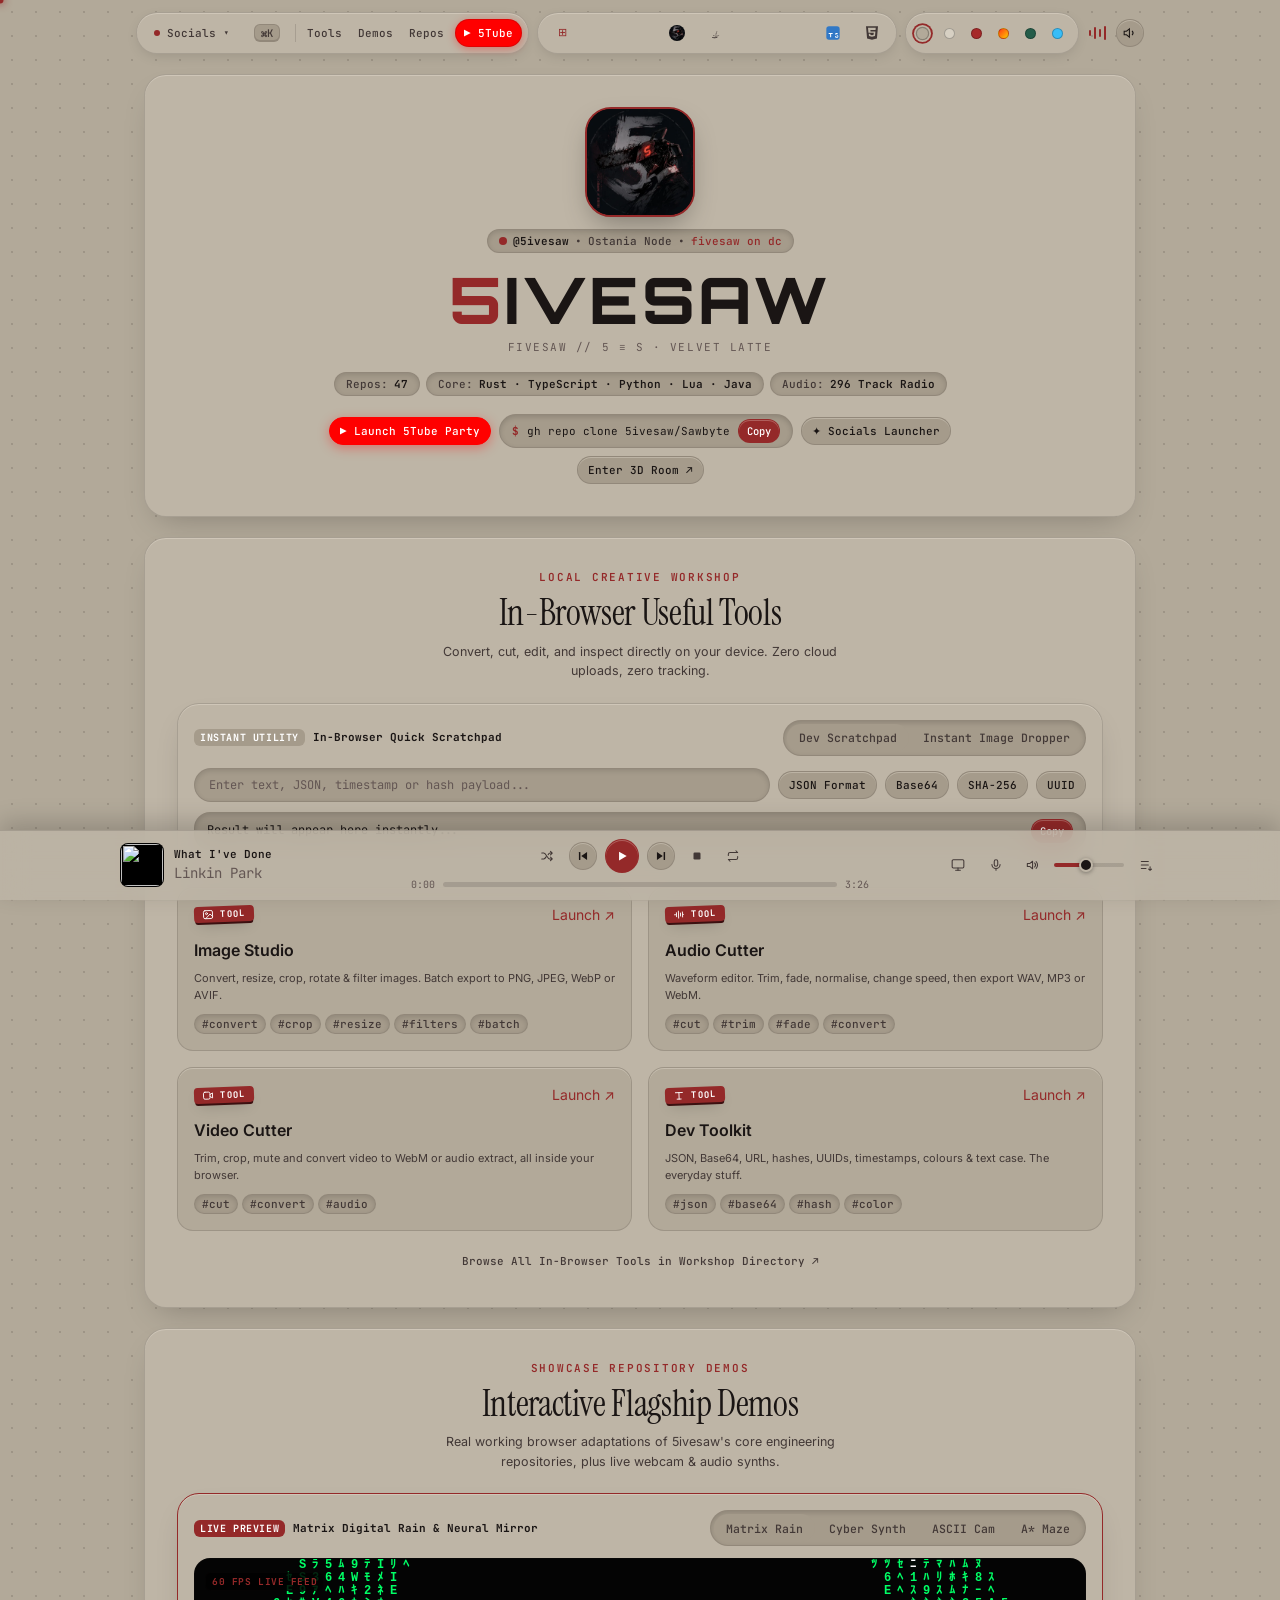
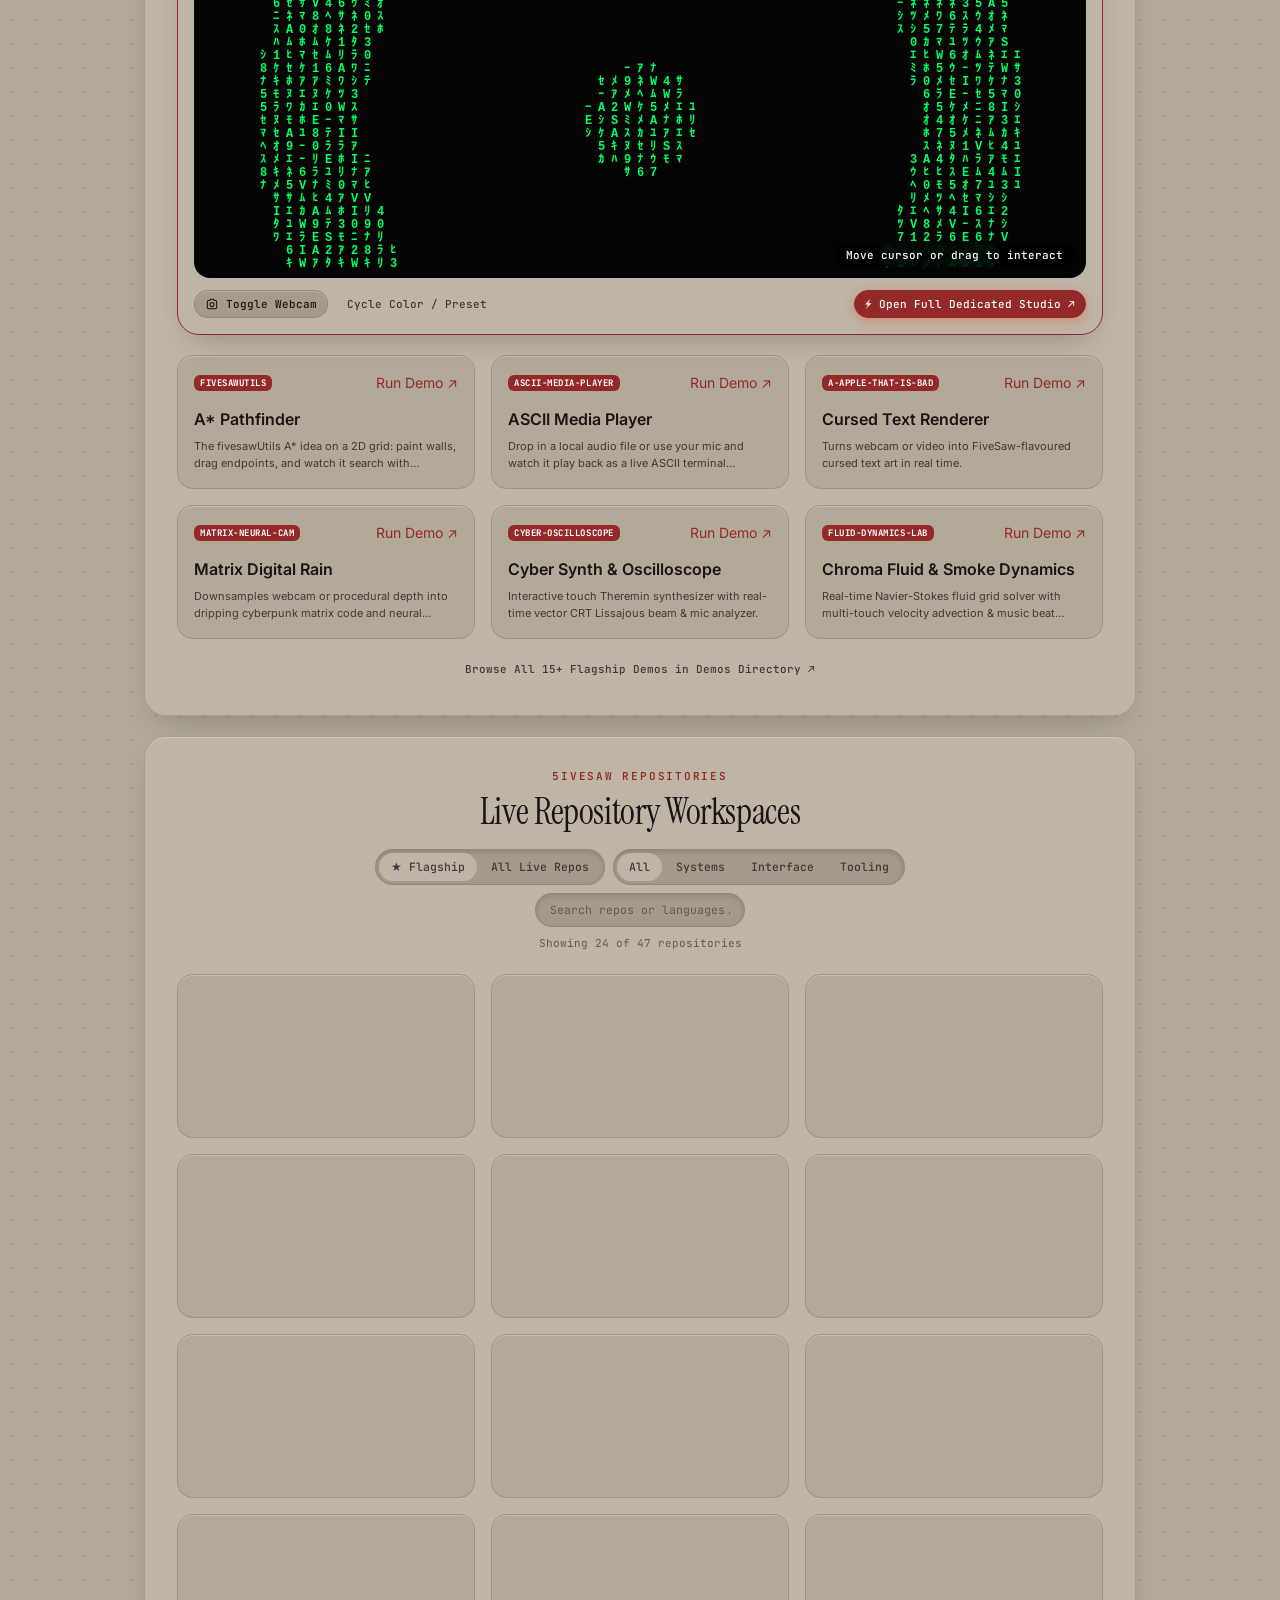
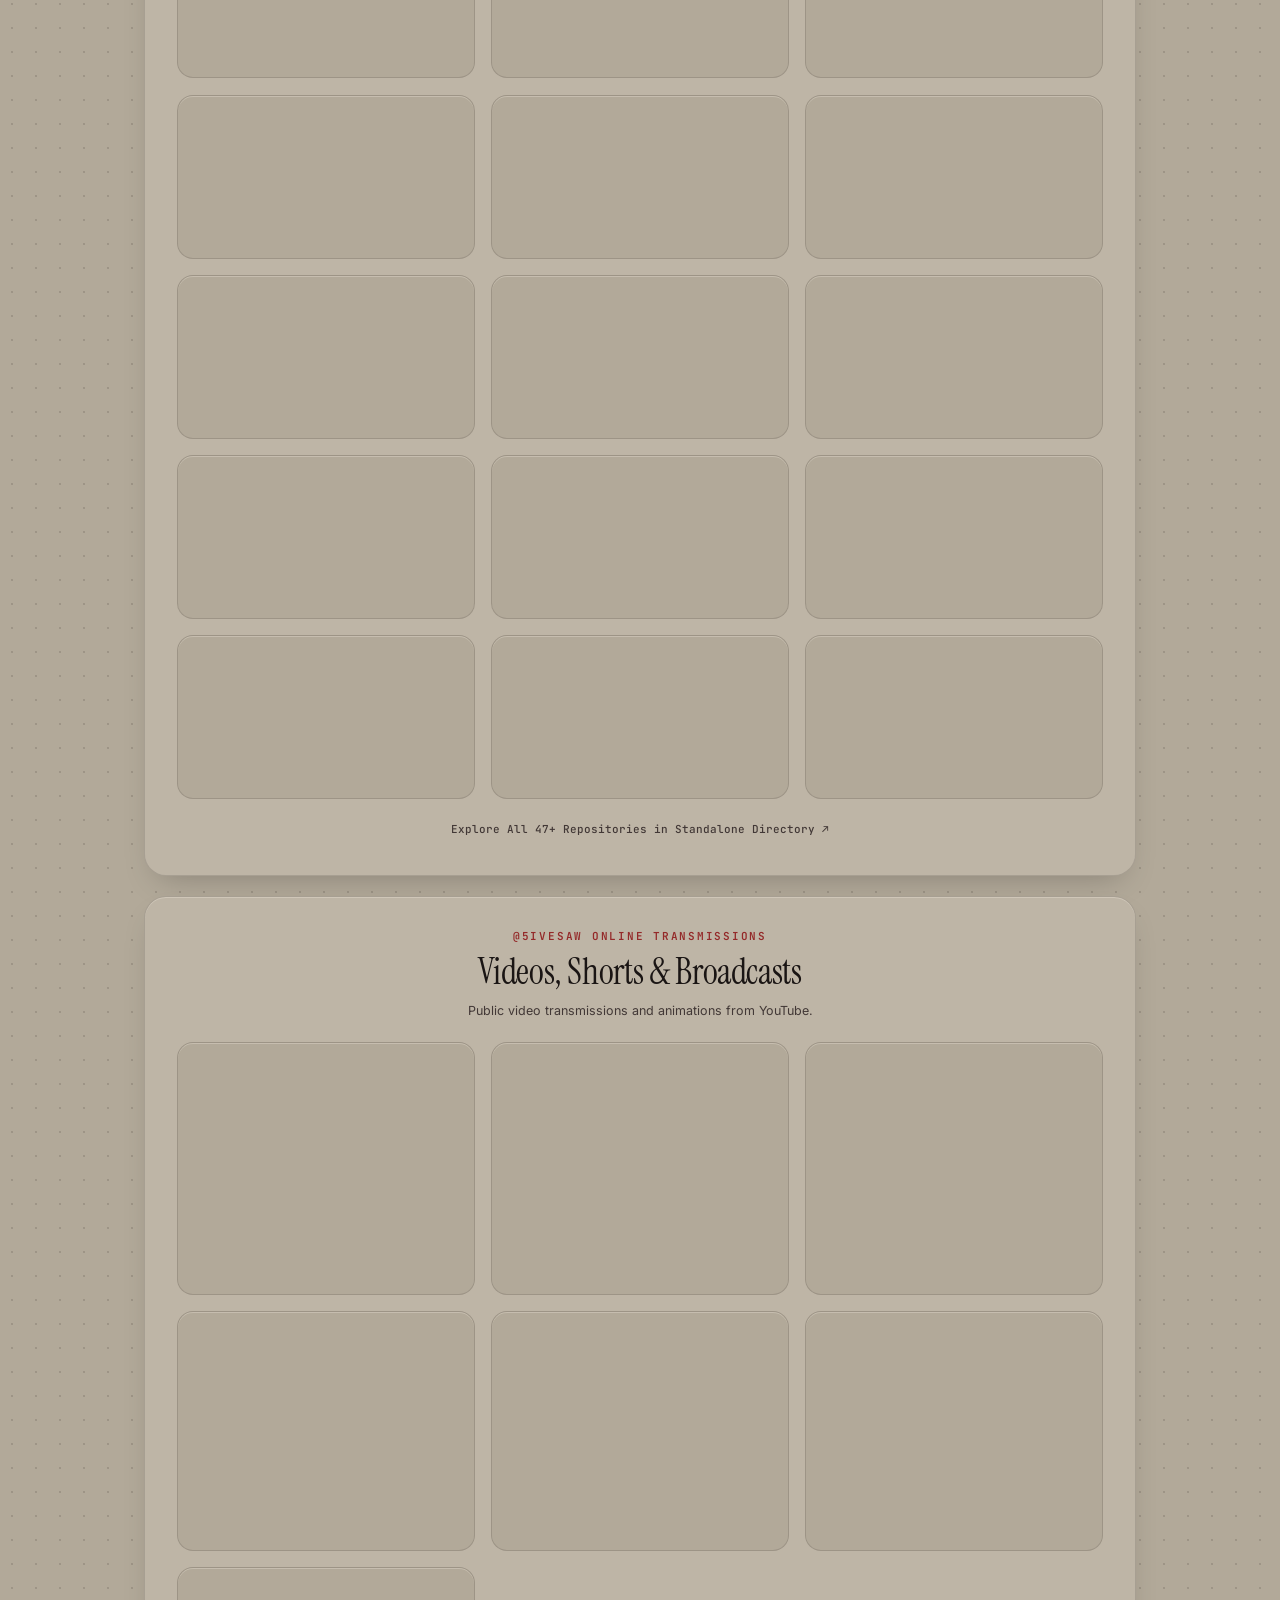
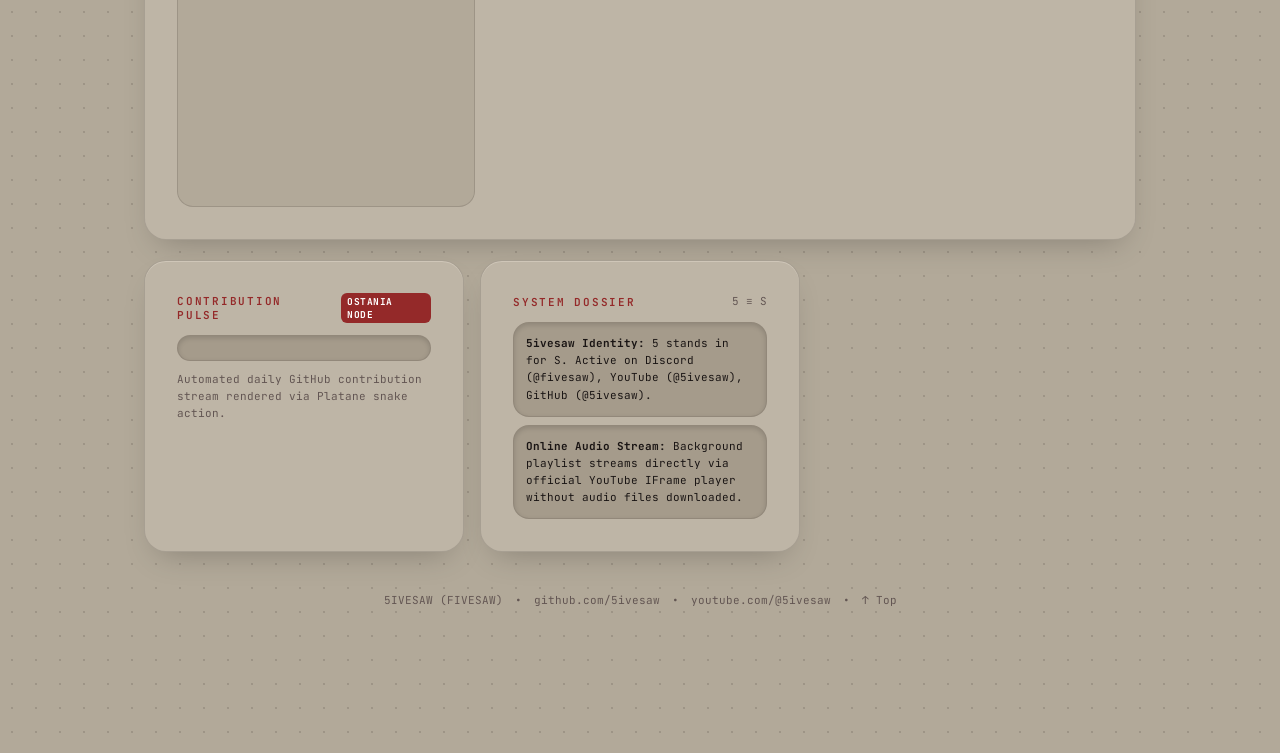
==== commit 171c9c6d: "feat(audio): tab loopback FFT capture, voice DSP filter removal & audio input device selector" ====
--- a/docs/index.html
+++ b/docs/index.html
@@ -817,12 +817,15 @@
       </div>
 
       <!-- Right Volume & Queue Toggle -->
-      <div class="row" style="gap:8px;flex:1 1 210px;justify-content:flex-end;">
-        <button type="button" id="dockLiveAudioBtn" class="btn sm ghost" title="Enable Live Hardware Audio / Mic Spectrum" style="padding:0 8px;height:28px;font-size:11px;font-family:var(--font-mono);gap:4px;">
-          <span data-icon="mic"></span> <span class="hidden sm:inline">Live Audio</span>
+      <div class="row items-center" style="gap:6px;flex:1 1 240px;justify-content:flex-end;">
+        <button type="button" id="dockTabAudioBtn" class="btn sm ghost" title="Capture Direct Tab Audio Loopback (Lossless, Works with Headphones & IEMs)" style="padding:0 8px;height:28px;font-size:11px;font-family:var(--font-mono);gap:4px;">
+          <span data-icon="monitor"></span> <span class="hidden sm:inline">Tab Audio</span>
+        </button>
+        <button type="button" id="dockLiveAudioBtn" class="btn sm ghost" title="Select Audio Input Source (Mic / PipeWire / Stereo Mix)" style="padding:0 8px;height:28px;font-size:11px;font-family:var(--font-mono);gap:4px;">
+          <span data-icon="mic"></span> <span class="hidden sm:inline">Input</span>
         </button>
         <button type="button" id="dockMuteBtn" class="btn sm icon ghost" title="Mute"><span data-icon="vol"></span></button>
-        <input type="range" id="dockVolSlider" min="0" max="100" value="45" style="max-width:80px;" title="Volume" />
+        <input type="range" id="dockVolSlider" min="0" max="100" value="45" style="max-width:70px;" title="Volume" />
         <button type="button" id="dockQueueToggle" class="btn sm icon ghost" title="Queue / Playlist"><span data-icon="list"></span></button>
       </div>
     </div>
@@ -927,6 +930,64 @@
       <div class="row between xs mono">
         <span class="faint">@5ivesaw YouTube Broadcast</span>
         <a id="videoModalExternalLink" href="#" target="_blank" rel="noopener noreferrer" class="accent hover:underline">Watch on YouTube ↗</a>
+      </div>
+    </div>
+  </div>
+
+  <!-- AUDIO INPUT SOURCE SELECTOR MODAL -->
+  <div id="audioSourceModal" class="modal" role="dialog" aria-modal="true">
+    <div class="card pad" style="max-width:500px;width:100%;padding:18px;">
+      <div class="row between items-center border-b border-[var(--line)] pb-3">
+        <div class="row items-center" style="gap:8px;">
+          <span class="badge" style="background:var(--accent);color:#fff;font-size:10px;font-weight:700;">REAL-TIME FFT</span>
+          <h3 class="font-bold text-base mono text-paper-ink">Audio Visualizer Input Source</h3>
+        </div>
+        <button type="button" id="closeAudioSourceModalBtn" class="btn sm ghost" style="padding:2px 8px;">✕</button>
+      </div>
+      <p class="xs muted my-3">Pipe raw digital audio straight into 3D reactors, Chladni plates, and warp tunnels without voice filter distortion:</p>
+
+      <div class="stack" style="gap:10px;">
+        <!-- Mode 1: Browser Tab Audio Loopback -->
+        <div class="tile p-3 stack" style="gap:6px;border-left:3px solid #10B981;">
+          <div class="row between items-center">
+            <div class="row items-center" style="gap:6px;">
+              <span class="font-bold text-sm text-paper-ink">Browser Tab Audio Loopback</span>
+              <span class="badge" style="background:#10B981;color:#fff;font-size:9px;">Lossless</span>
+            </div>
+            <button type="button" id="connectTabAudioBtn" class="btn sm primary" style="height:26px;font-size:11px;">
+              Capture Tab
+            </button>
+          </div>
+          <p class="xs muted" style="margin:0;">Captures raw digital audio straight from the browser tab playing music. Zero room noise, 100% frequency response, works with headphones and IEMs.</p>
+        </div>
+
+        <!-- Mode 2: OS System Audio Monitor / Mic Input -->
+        <div class="tile p-3 stack" style="gap:8px;border-left:3px solid var(--accent);">
+          <div class="row between items-center">
+            <div class="row items-center" style="gap:6px;">
+              <span class="font-bold text-sm text-paper-ink">Hardware / OS System Monitor</span>
+              <span class="badge" style="font-size:9px;">DSP Off</span>
+            </div>
+            <button type="button" id="connectDeviceAudioBtn" class="btn sm ghost" style="height:26px;font-size:11px;border-color:var(--accent);color:var(--accent);">
+              Connect Input
+            </button>
+          </div>
+          <p class="xs muted" style="margin:0;">Direct device capture with browser noise suppression and echo cancellation disabled. Select your OS system loopback (e.g. PipeWire Monitor, Stereo Mix, or Mic):</p>
+          <select id="audioDeviceSelect" class="input xs font-mono" style="width:100%;height:30px;font-size:11px;">
+            <option value="">Default Audio Input</option>
+          </select>
+        </div>
+
+        <!-- Mode 3: Built-In Streaming Sync Engine -->
+        <div class="tile p-3 row between items-center">
+          <div class="stack" style="gap:2px;">
+            <span class="font-bold text-xs text-paper-ink">Internal Timecode Sync Engine</span>
+            <span class="xs muted">Built-in millisecond track energy mapper and rhythmic pulse synthesis.</span>
+          </div>
+          <button type="button" id="revertStreamingAudioBtn" class="btn sm ghost" style="height:26px;font-size:11px;">
+            Use Sync Engine
+          </button>
+        </div>
       </div>
     </div>
   </div>
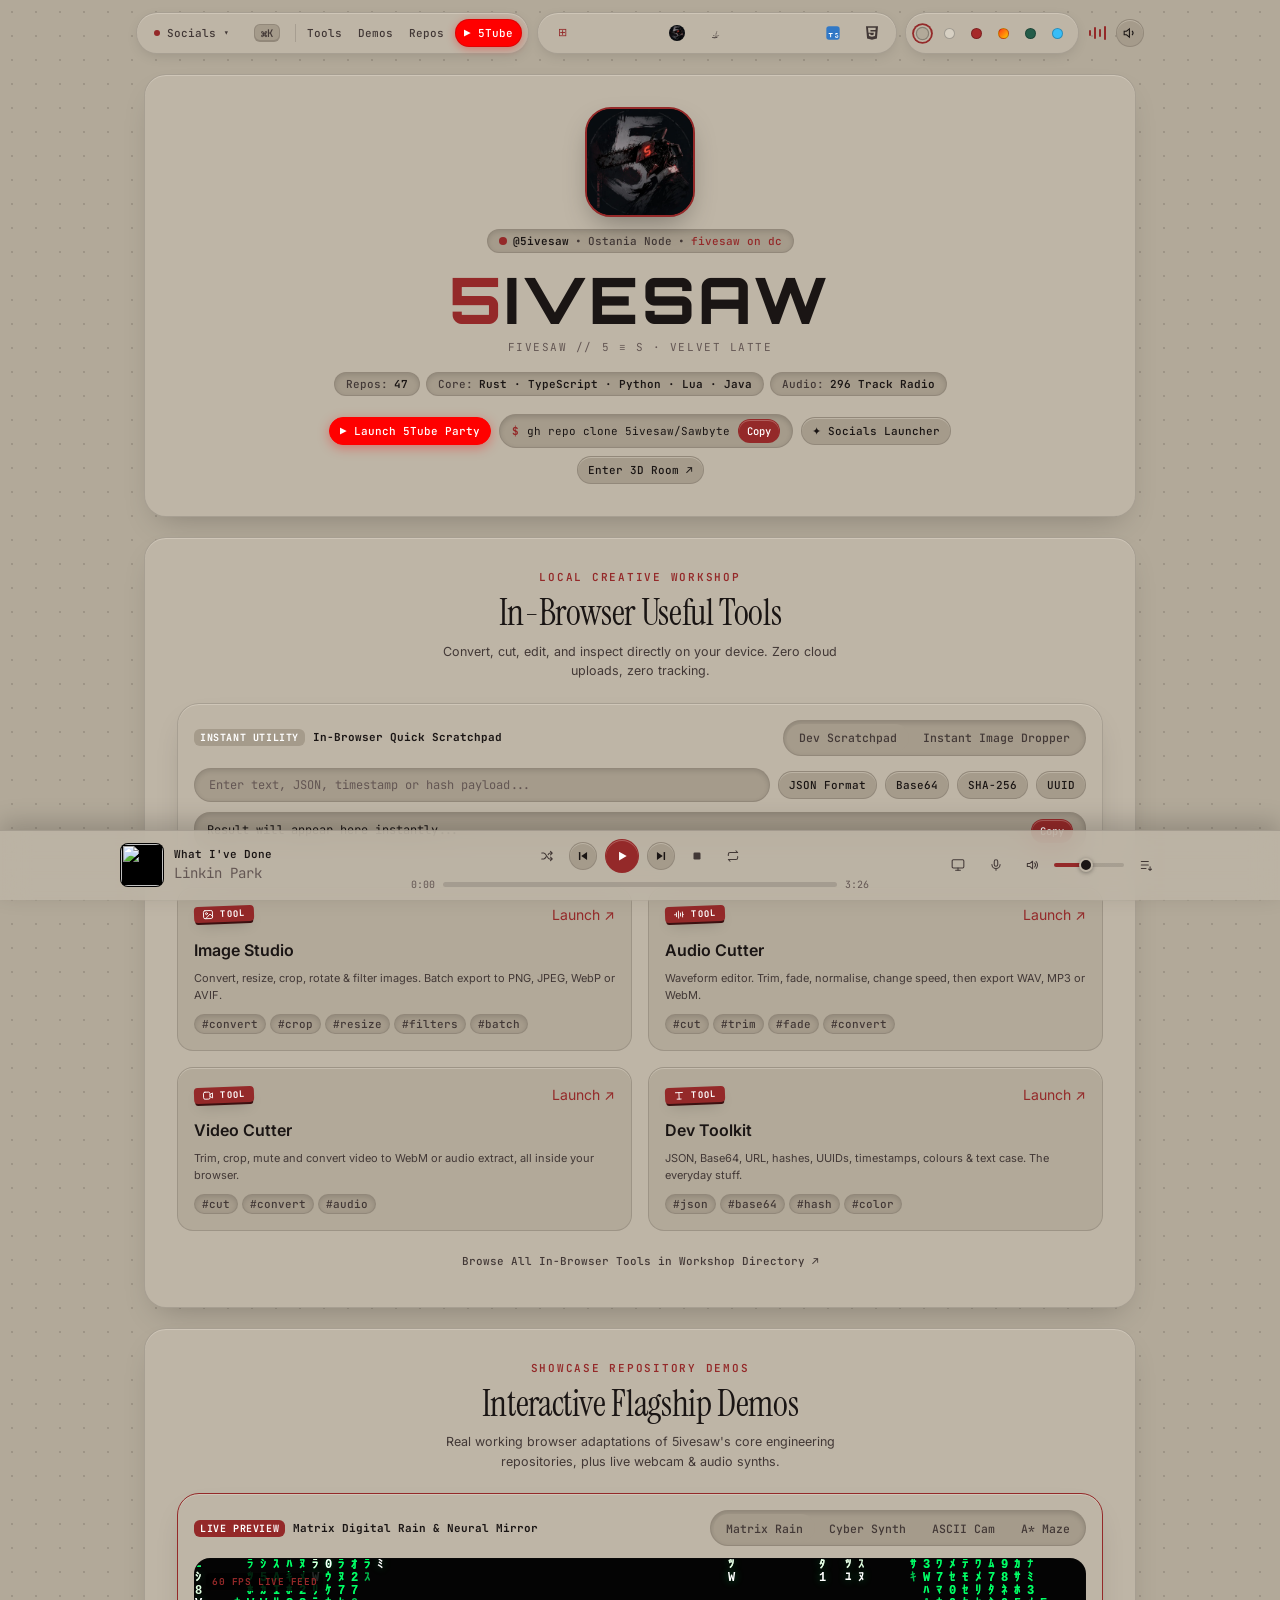
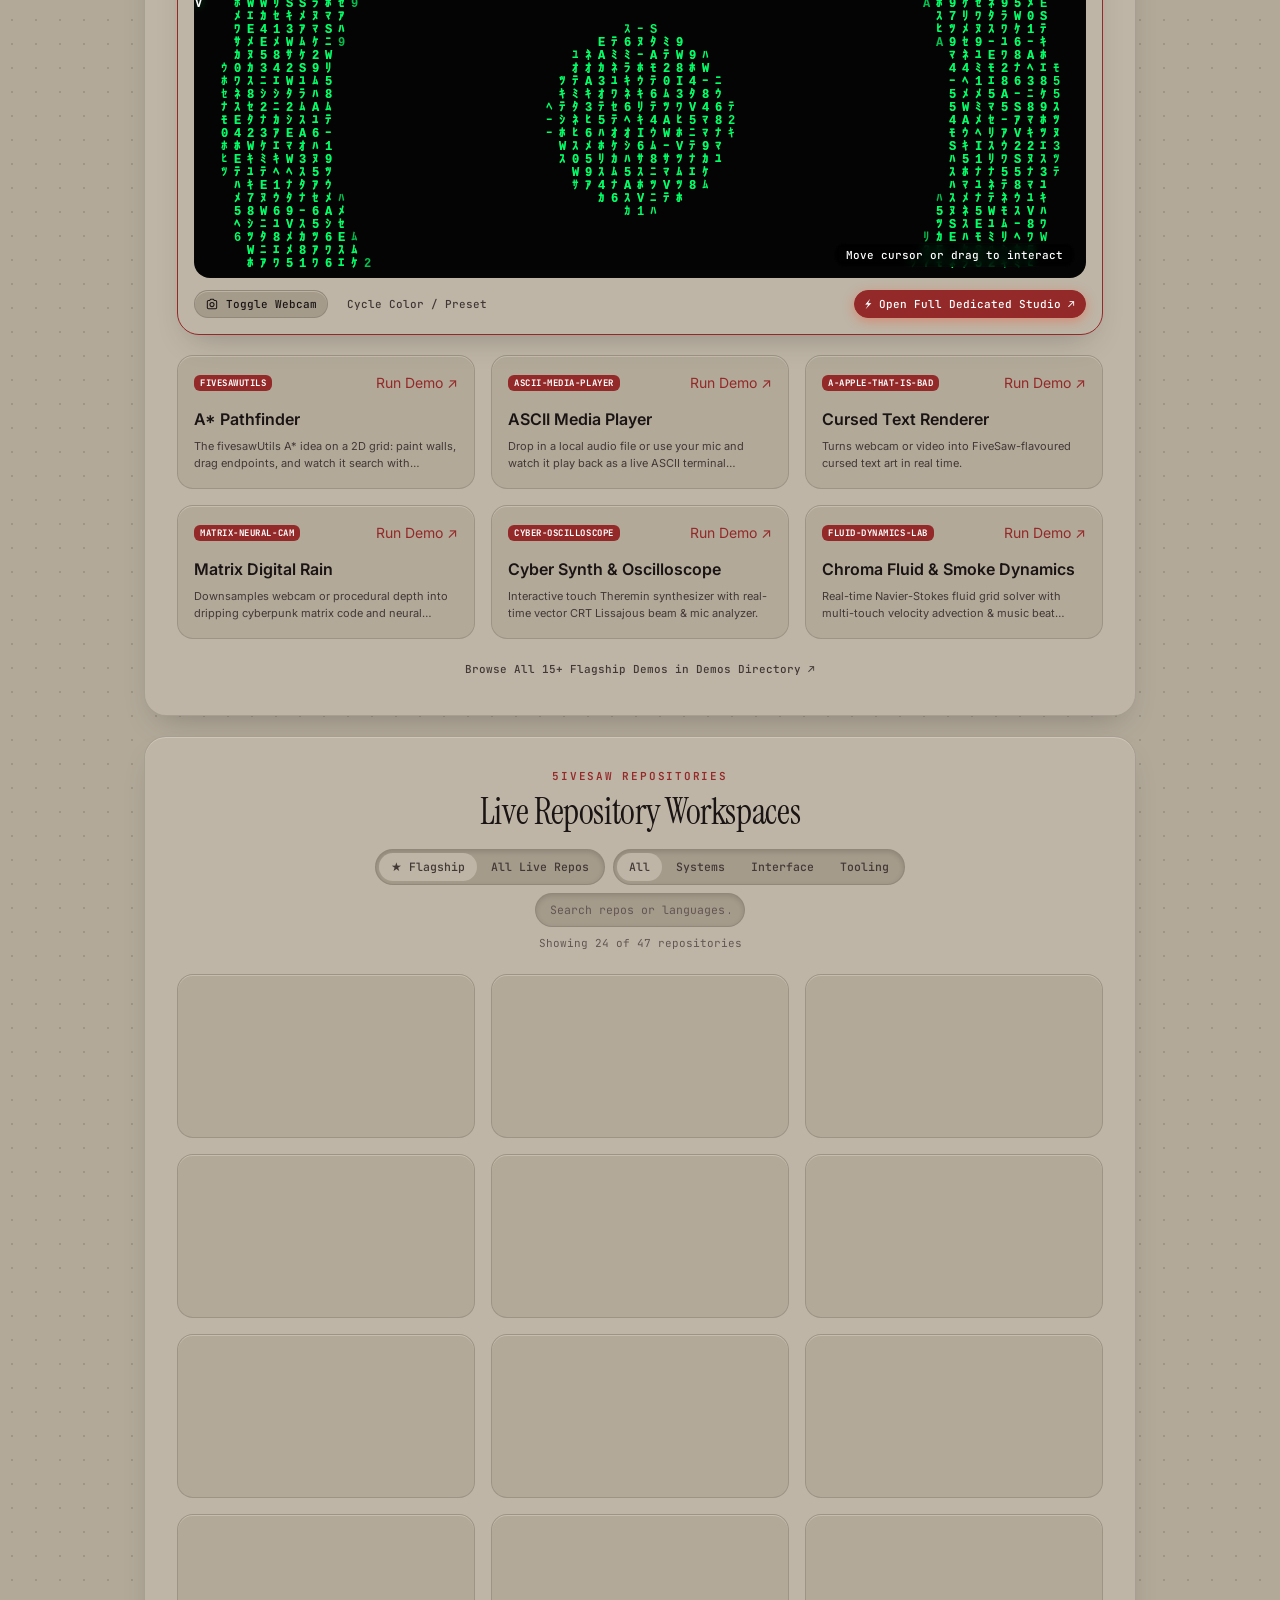
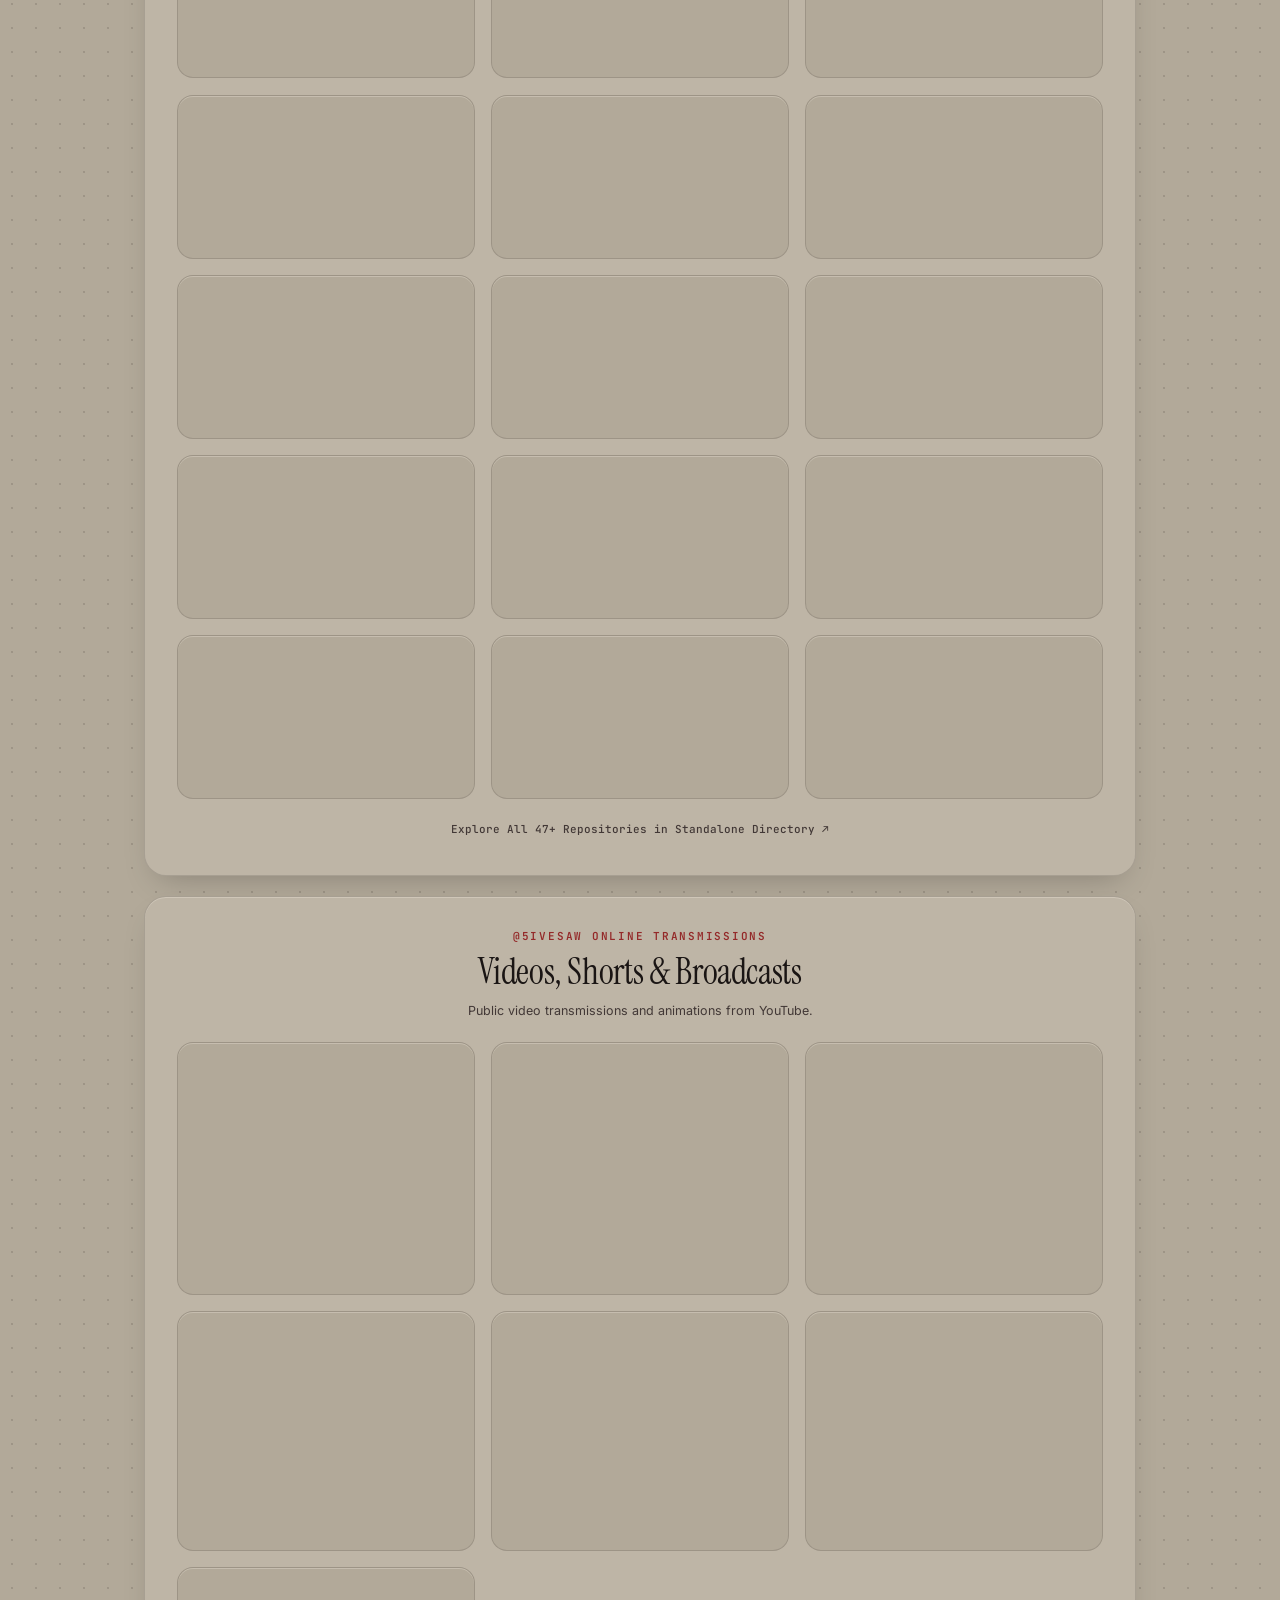
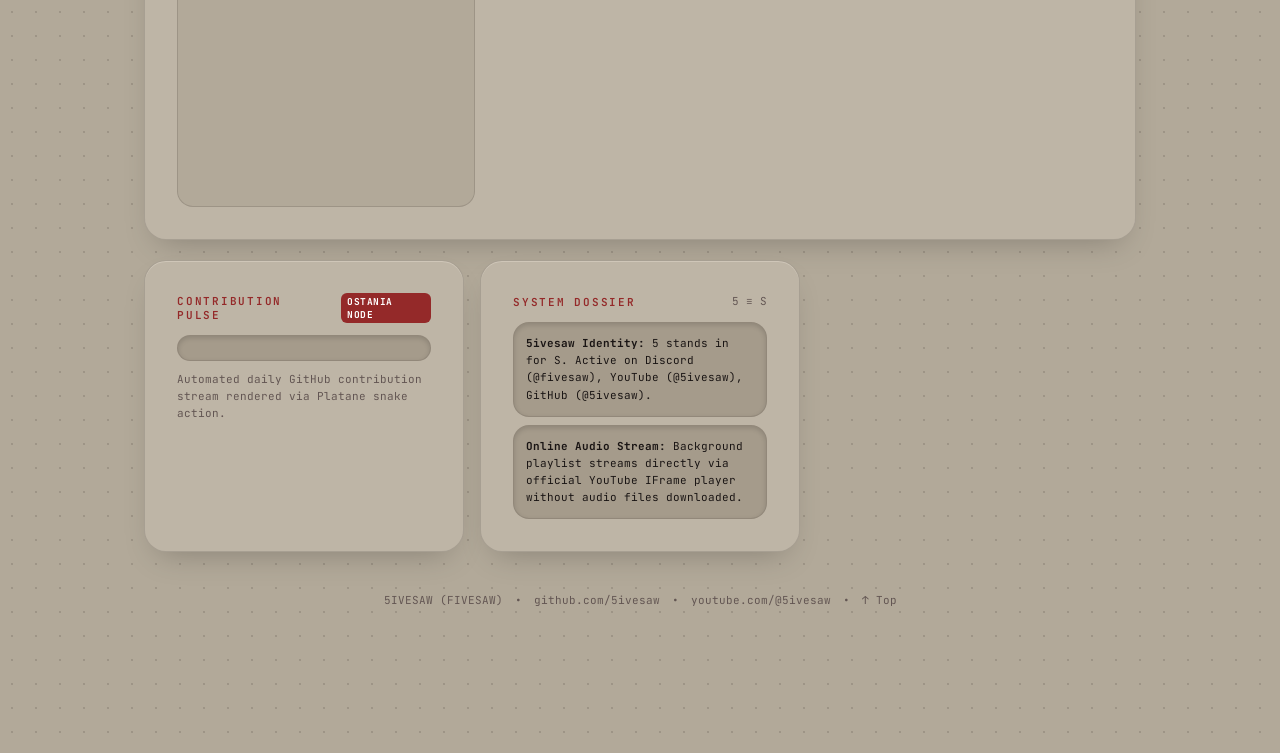
==== commit 784dc67d: "fix(site): deploy authentic shorts, compact search, fix icon sizing and cache-busting to root and do" ====
--- a/docs/index.html
+++ b/docs/index.html
@@ -23,8 +23,8 @@
   <link href="https://fonts.googleapis.com/css2?family=Instrument+Serif:ital@0;1&family=Inter:wght@300;400;500;600;700&family=JetBrains+Mono:wght@400;500;600;700&family=Orbitron:wght@600;800&display=swap" rel="stylesheet" />
 
   <!-- Core Stylesheet -->
-  <link rel="stylesheet" href="./css/main.css" />
-  <link rel="stylesheet" href="./css/tools.css" />
+  <link rel="stylesheet" href="./css/main.css?v=2.5" />
+  <link rel="stylesheet" href="./css/tools.css?v=2.5" />
 
   <style>
     /* Topbar Layout & Sticky Navigation */
@@ -1056,6 +1056,6 @@
   <div class="toast-host" role="status" aria-live="polite"></div>
 
   <!-- Application Script -->
-  <script type="module" src="./js/app.js"></script>
+  <script type="module" src="./js/app.js?v=2.5"></script>
 </body>
 </html>
--- a/docs/css/main.css
+++ b/docs/css/main.css
@@ -832,7 +832,7 @@
   position: absolute;
   top: 12px;
   right: 12px;
-  z-index: 100010;
+  z-index: 100020;
   display: flex;
   align-items: center;
   gap: 6px;
@@ -855,6 +855,102 @@
   opacity: 1;
   pointer-events: auto;
   transform: translateY(0);
+}
+
+/* Top and Edge Hover Sensors for Theater Mode (Stops iframe from swallowing pointer events) */
+.theater-top-sensor {
+  position: absolute;
+  top: 0;
+  left: 0;
+  right: 0;
+  height: 68px;
+  z-index: 100008;
+  pointer-events: auto;
+  background: transparent;
+}
+
+body.theater-mode .theater-top-sensor {
+  position: fixed !important;
+  top: 0 !important;
+  left: 0 !important;
+  right: 0 !important;
+  height: 68px !important;
+  z-index: 100008 !important;
+}
+
+.theater-side-sensor-left,
+.theater-side-sensor-right {
+  position: absolute;
+  top: 0;
+  bottom: 0;
+  width: 18px;
+  z-index: 100008;
+  pointer-events: auto;
+  background: transparent;
+}
+.theater-side-sensor-left { left: 0; }
+.theater-side-sensor-right { right: 0; }
+
+body.theater-mode .theater-side-sensor-left,
+body.theater-mode .theater-side-sensor-right {
+  position: fixed !important;
+  top: 0 !important;
+  bottom: 0 !important;
+  width: 20px !important;
+  z-index: 100008 !important;
+}
+
+/* Persistent Micro-Hint Badge (Always accessible, breaks iframe focus trap) */
+.hud-persistent-hint {
+  position: absolute;
+  top: 10px;
+  left: 50%;
+  transform: translateX(-50%);
+  z-index: 100009;
+  display: inline-flex;
+  align-items: center;
+  gap: 6px;
+  padding: 3px 10px;
+  background: rgba(12, 14, 18, 0.45);
+  backdrop-filter: blur(8px);
+  -webkit-backdrop-filter: blur(8px);
+  border: 1px solid rgba(255, 255, 255, 0.12);
+  border-radius: 9999px;
+  color: rgba(255, 255, 255, 0.65);
+  font-family: var(--font-mono);
+  font-size: 10px;
+  letter-spacing: 0.3px;
+  cursor: pointer;
+  user-select: none;
+  opacity: 0.4;
+  transition: opacity 0.25s ease, transform 0.25s ease, background 0.25s ease, color 0.25s ease, border-color 0.25s ease;
+  pointer-events: auto;
+}
+
+body.theater-mode .hud-persistent-hint {
+  position: fixed !important;
+  top: 12px !important;
+  left: 50% !important;
+  transform: translateX(-50%) !important;
+}
+
+.hud-persistent-hint:hover,
+.hud-persistent-hint:focus,
+.hud-persistent-hint.is-active {
+  opacity: 0.95 !important;
+  background: rgba(12, 14, 18, 0.88) !important;
+  border-color: rgba(255, 255, 255, 0.28) !important;
+  color: #FFFFFF !important;
+  transform: translateX(-50%) scale(1.02) !important;
+}
+
+.hint-dot {
+  width: 6px;
+  height: 6px;
+  border-radius: 50%;
+  background: var(--accent, #FF3B14);
+  box-shadow: 0 0 6px var(--accent, #FF3B14);
+  flex-shrink: 0;
 }
 
 .hud-micro-btn {
@@ -1022,7 +1118,7 @@
 }
 
 body.theater-mode .theater-controls-hud {
-  z-index: 100010 !important;
+  z-index: 100020 !important;
   top: 18px !important;
   right: 18px !important;
 }
@@ -1300,7 +1396,7 @@
   flex-direction: column;
   align-items: center;
   gap: 12px;
-  z-index: 25;
+  z-index: 100030;
 }
 
 .doomscroll-rail-btn {
@@ -1338,7 +1434,7 @@
   display: flex;
   align-items: center;
   justify-content: space-between;
-  z-index: 25;
+  z-index: 100030;
   pointer-events: none;
 }
 
@@ -1386,6 +1482,141 @@
     opacity: 0;
     transform: translateY(-180px) scale(0.9) rotate(-18deg);
   }
+}
+
+/* Doomscroll Top Sensor & Hint */
+#doomscrollTopSensor {
+  position: absolute;
+  top: 0;
+  left: 0;
+  right: 0;
+  height: 68px;
+  z-index: 100028;
+  pointer-events: auto;
+  background: transparent;
+}
+
+#doomscrollPersistentHint {
+  position: absolute;
+  top: 12px;
+  left: 50%;
+  transform: translateX(-50%);
+  z-index: 100029;
+}
+
+/* Shorts Niche Launcher & Search Modal */
+#doomscrollNicheModal {
+  z-index: 100050 !important;
+}
+
+.doomscroll-niche-card {
+  box-shadow: 0 16px 48px rgba(0, 0, 0, 0.45);
+  border: 1px solid var(--line-strong);
+}
+
+.search-icon-svg,
+.search-box svg {
+  width: 14px !important;
+  height: 14px !important;
+  max-width: 14px !important;
+  max-height: 14px !important;
+  min-width: 14px !important;
+  min-height: 14px !important;
+  flex-shrink: 0 !important;
+  display: block;
+}
+
+.shorts-search-btn {
+  height: 32px !important;
+  padding: 0 12px !important;
+  font-size: 11.5px !important;
+  font-weight: 600;
+  display: inline-flex;
+  align-items: center;
+  justify-content: center;
+  gap: 5px;
+  flex-shrink: 0;
+  white-space: nowrap;
+  border-radius: var(--r-sm);
+  transition: all 0.18s ease;
+}
+.shorts-search-btn svg {
+  width: 14px;
+  height: 14px;
+}
+@media (max-width: 480px) {
+  .shorts-search-btn {
+    padding: 0 8px !important;
+    font-size: 11px !important;
+    gap: 4px;
+  }
+}
+
+.doomscroll-niche-grid {
+  display: grid;
+  grid-template-columns: repeat(2, 1fr);
+  gap: 8px;
+}
+@media (max-width: 480px) {
+  .doomscroll-niche-grid {
+    grid-template-columns: 1fr;
+  }
+}
+
+.niche-card-btn {
+  display: flex;
+  align-items: center;
+  gap: 10px;
+  padding: 10px 12px;
+  background: var(--surface);
+  border: 1px solid var(--line);
+  border-radius: var(--r-md);
+  cursor: pointer;
+  text-align: left;
+  transition: all 0.18s ease;
+  width: 100%;
+}
+.niche-card-btn:hover {
+  background: var(--elevated);
+  border-color: var(--accent);
+  transform: translateY(-1px);
+}
+.niche-card-icon {
+  width: 32px;
+  height: 32px;
+  border-radius: var(--r-sm);
+  display: flex;
+  align-items: center;
+  justify-content: center;
+  background: rgba(255, 59, 20, 0.1);
+  color: var(--accent);
+  flex-shrink: 0;
+  transition: background 0.18s ease, color 0.18s ease;
+}
+.niche-card-btn:hover .niche-card-icon {
+  background: var(--accent);
+  color: #FFFFFF;
+}
+.niche-card-icon svg {
+  width: 16px;
+  height: 16px;
+}
+.niche-card-info {
+  display: flex;
+  flex-direction: column;
+  min-width: 0;
+}
+.niche-card-title {
+  font-family: var(--font-mono);
+  font-weight: 700;
+  font-size: 12px;
+  color: var(--ink);
+}
+.niche-card-desc {
+  font-size: 10.5px;
+  color: var(--faint);
+  line-height: 1.25;
+  margin-top: 2px;
 }
 
 /* Mobile & Tablet Responsive Adjustments */
@@ -1646,7 +1877,7 @@
   }
 
   #dockShuffleBtn, #dockStopBtn, #dockRepeatBtn, #dockVolSlider,
-  #dockMuteBtn, #dockTimeCur, #dockTimeDur, #dockLiveAudioBtn, #dockPrevBtn {
+  #dockMuteBtn, #dockTimeCur, #dockTimeDur, #dockLiveAudioBtn, #dockTabAudioBtn, #dockPrevBtn {
     display: none !important;
   }
 
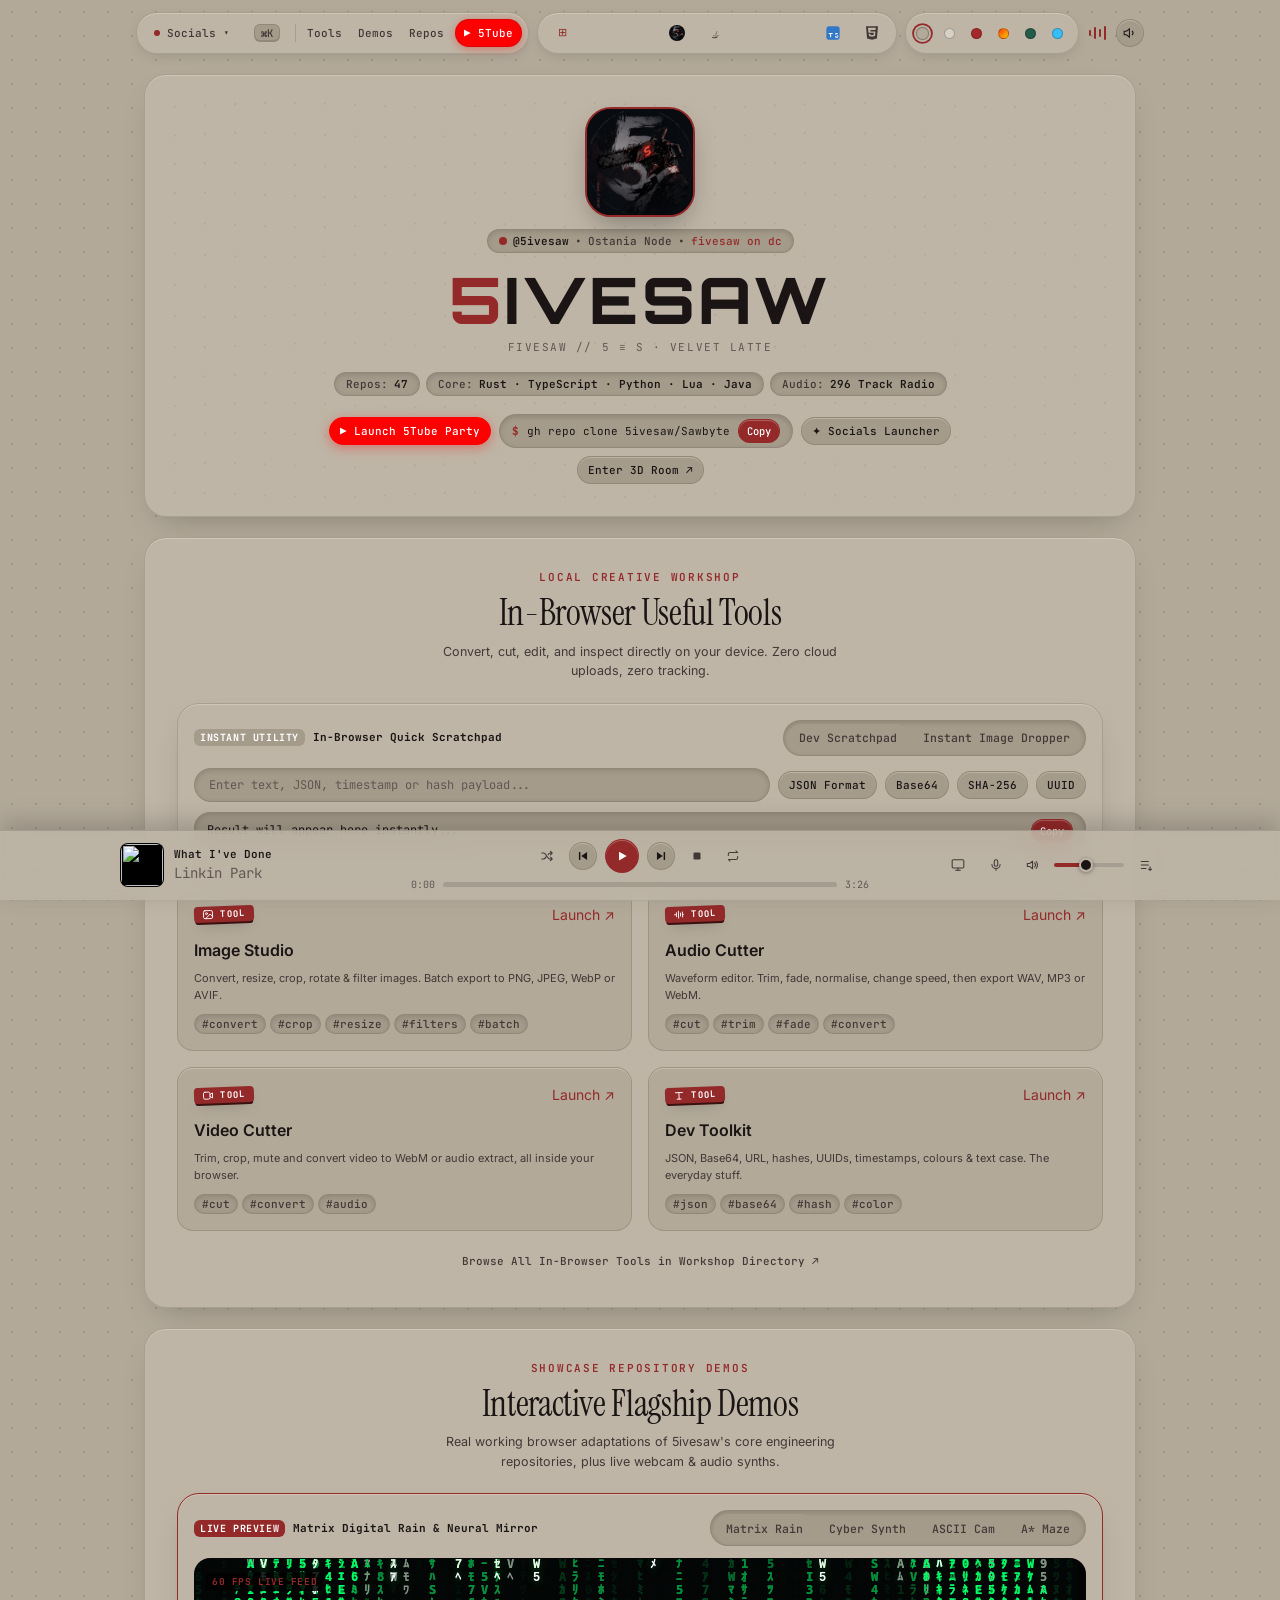
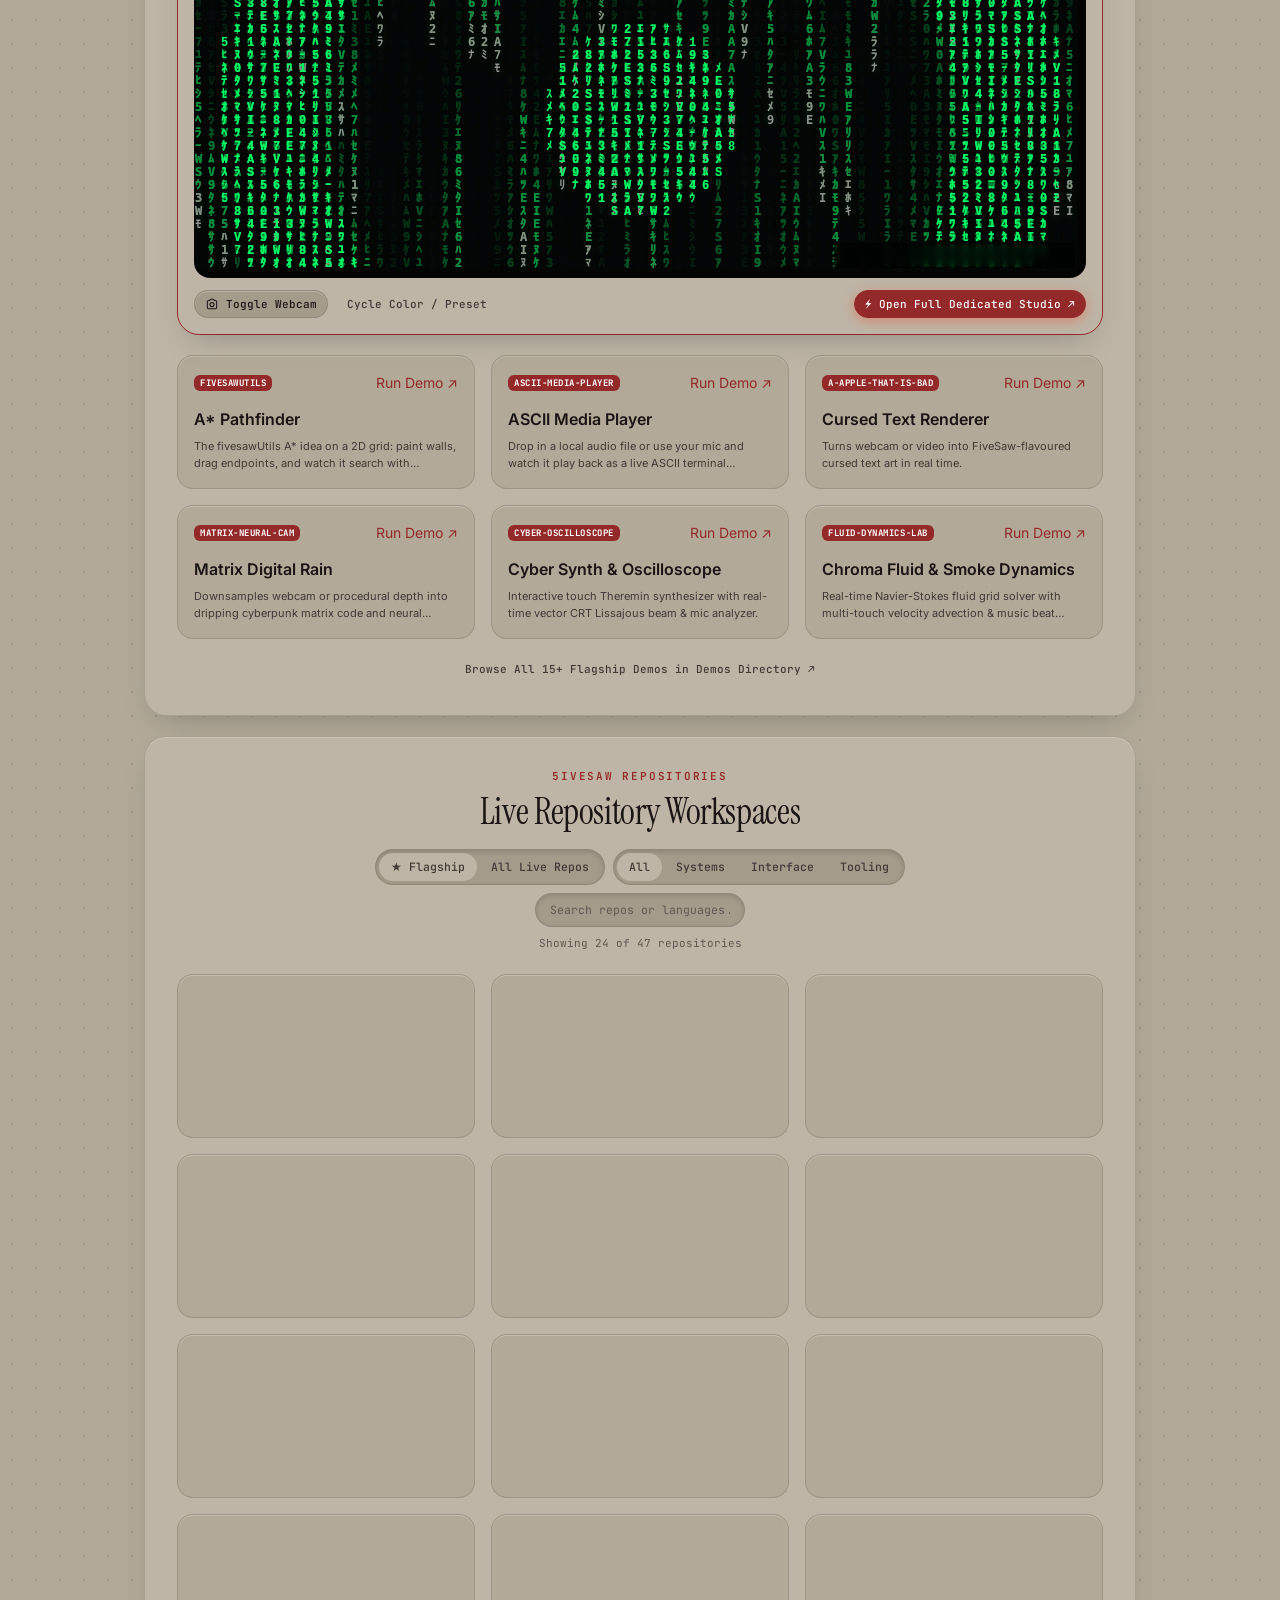
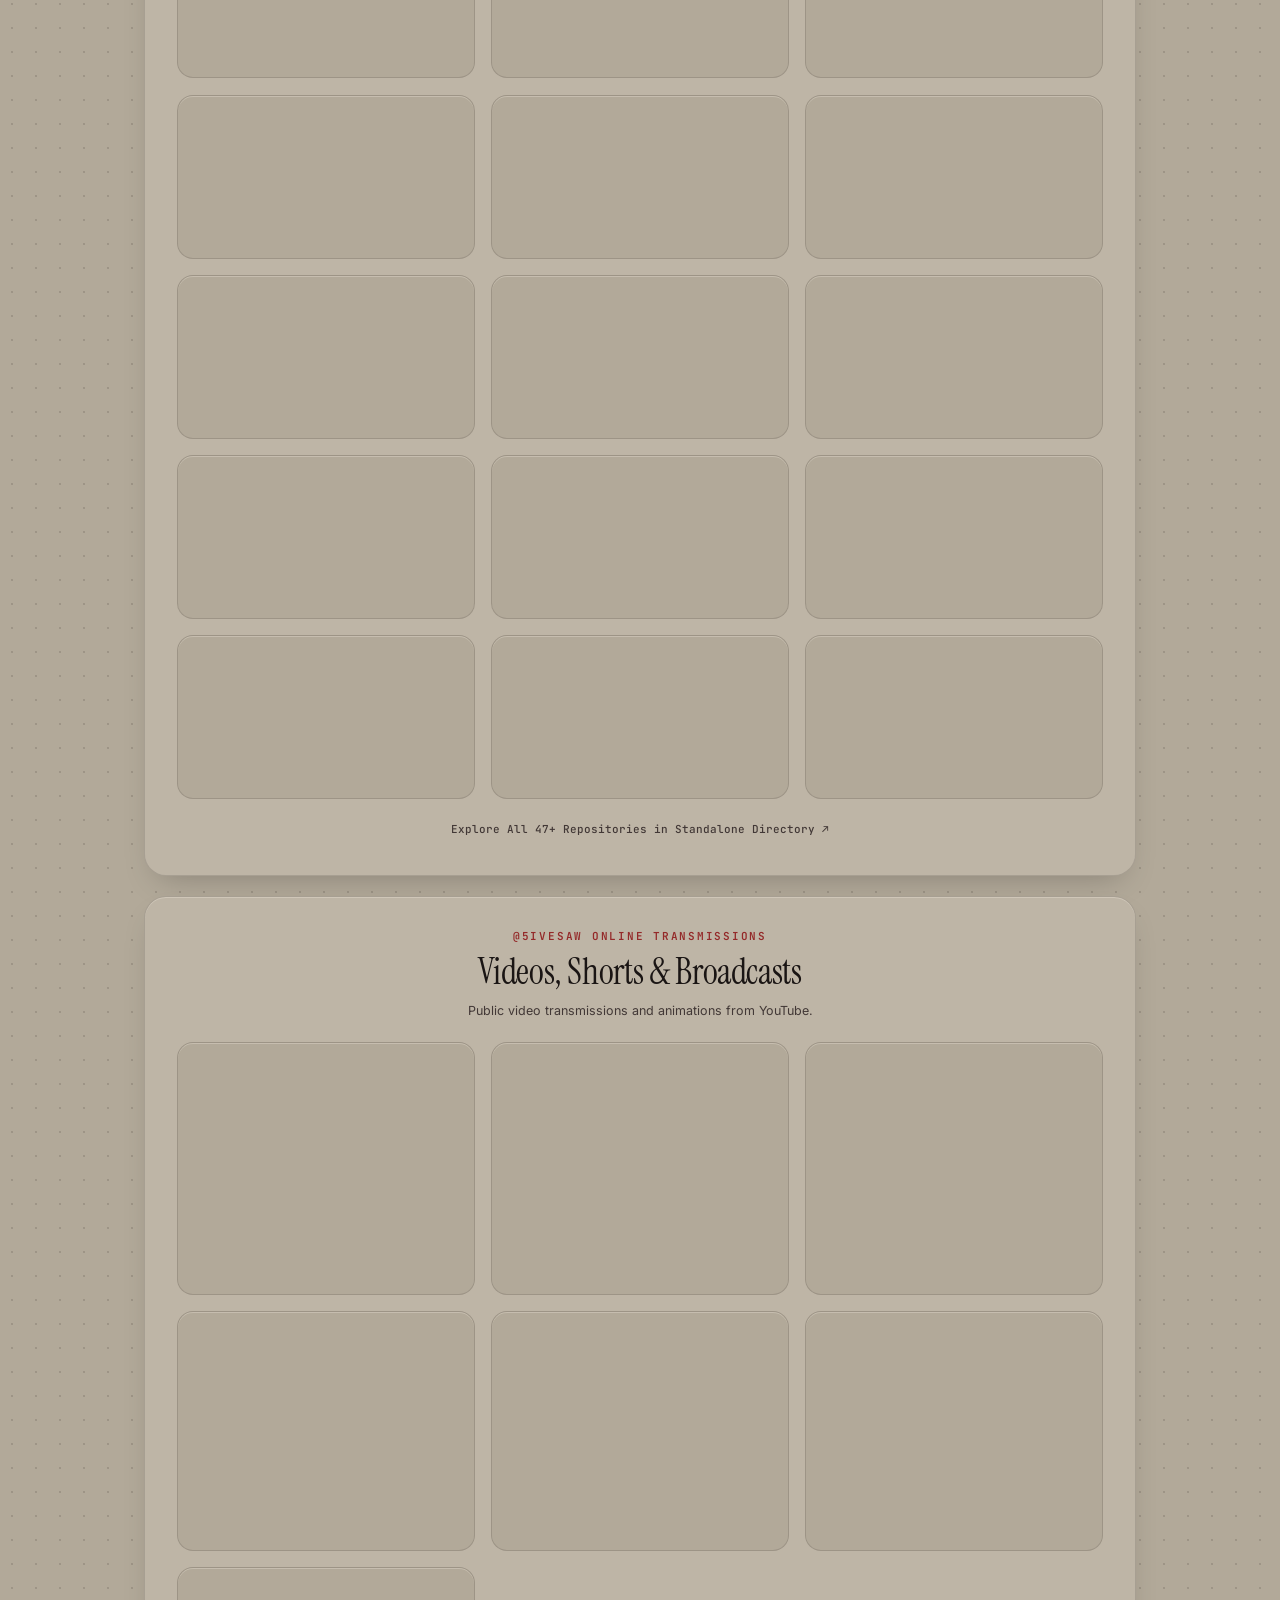
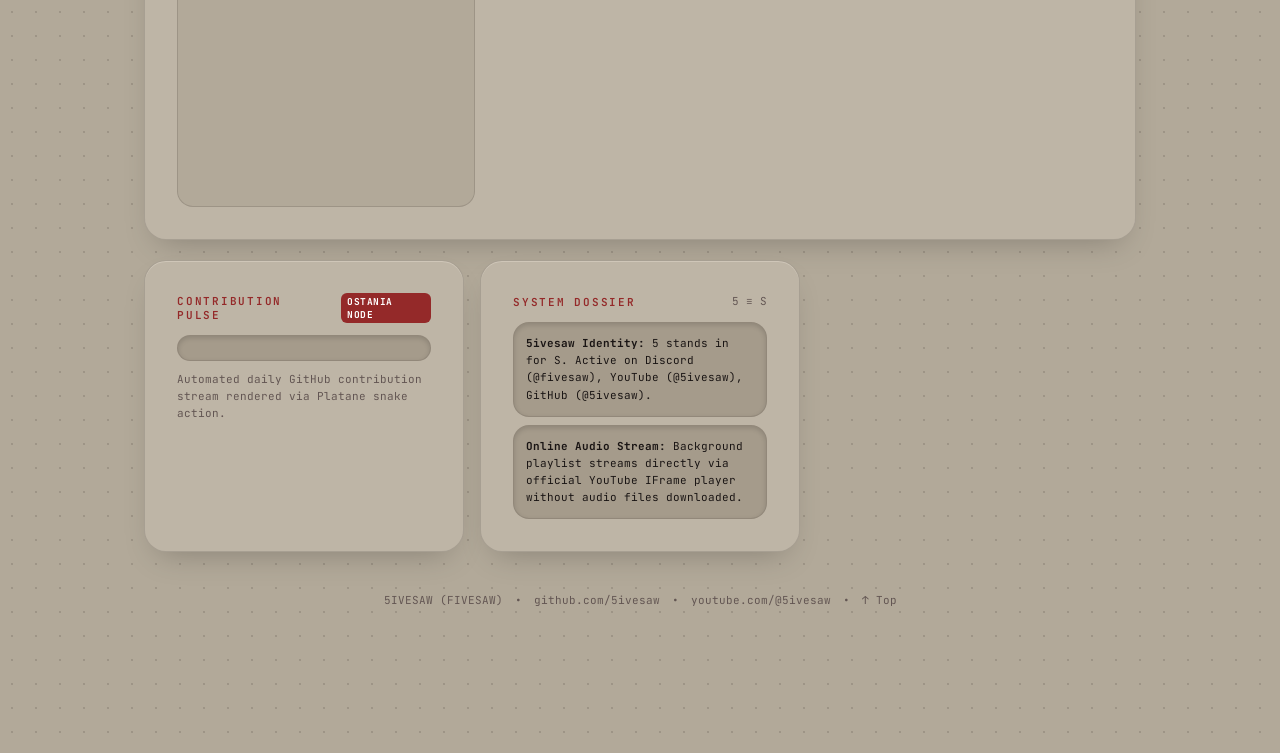
==== commit 5954c7cb: "feat(tube): theater floating chat micro quick-reply and svg icon scale fix" ====
--- a/docs/index.html
+++ b/docs/index.html
@@ -23,8 +23,8 @@
   <link href="https://fonts.googleapis.com/css2?family=Instrument+Serif:ital@0;1&family=Inter:wght@300;400;500;600;700&family=JetBrains+Mono:wght@400;500;600;700&family=Orbitron:wght@600;800&display=swap" rel="stylesheet" />
 
   <!-- Core Stylesheet -->
-  <link rel="stylesheet" href="./css/main.css?v=2.5" />
-  <link rel="stylesheet" href="./css/tools.css?v=2.5" />
+  <link rel="stylesheet" href="./css/main.css?v=2.6" />
+  <link rel="stylesheet" href="./css/tools.css?v=2.6" />
 
   <style>
     /* Topbar Layout & Sticky Navigation */
@@ -1056,6 +1056,6 @@
   <div class="toast-host" role="status" aria-live="polite"></div>
 
   <!-- Application Script -->
-  <script type="module" src="./js/app.js?v=2.5"></script>
+  <script type="module" src="./js/app.js?v=2.6"></script>
 </body>
 </html>
--- a/docs/css/main.css
+++ b/docs/css/main.css
@@ -771,34 +771,150 @@
   position: absolute;
   top: 50px;
   left: 14px;
-  max-width: 250px;
+  max-width: 290px;
+  width: calc(100% - 28px);
   display: flex;
   flex-direction: column;
-  gap: 5px;
+  gap: 8px;
   pointer-events: none;
   z-index: 100005;
 }
 
 .floating-chat-bubble {
-  display: inline-flex;
-  align-items: flex-start;
+  display: flex;
+  flex-direction: column;
   gap: 6px;
-  background: rgba(12, 14, 18, 0.62);
-  backdrop-filter: blur(8px);
-  -webkit-backdrop-filter: blur(8px);
-  border: 1px solid rgba(255, 255, 255, 0.12);
+  background: rgba(12, 14, 18, 0.82);
+  backdrop-filter: blur(12px);
+  -webkit-backdrop-filter: blur(12px);
+  border: 1px solid rgba(255, 255, 255, 0.14);
   border-left: 3px solid var(--bubble-color, #FF3B14);
-  border-radius: 6px;
-  padding: 4px 8px;
-  font-size: 11px;
-  line-height: 1.35;
+  border-radius: 8px;
+  padding: 8px 10px;
+  font-size: 11.5px;
+  line-height: 1.4;
   font-family: var(--font-mono);
   color: #F8FAFC;
-  box-shadow: 0 4px 14px rgba(0, 0, 0, 0.38);
+  box-shadow: 0 8px 24px rgba(0, 0, 0, 0.45), 0 2px 6px rgba(0, 0, 0, 0.3);
   animation: discordSlideIn 0.22s cubic-bezier(0.16, 1, 0.3, 1) forwards;
-  pointer-events: none;
+  pointer-events: auto;
   max-width: 100%;
   word-break: break-word;
+  transition: opacity 0.25s ease, transform 0.25s ease, border-color 0.2s ease, background 0.2s ease;
+}
+
+.floating-chat-bubble:hover,
+.floating-chat-bubble:focus-within {
+  background: rgba(12, 14, 18, 0.94);
+  border-color: rgba(255, 255, 255, 0.24);
+  box-shadow: 0 10px 28px rgba(0, 0, 0, 0.55);
+}
+
+.floating-chat-header {
+  display: flex;
+  align-items: flex-start;
+  gap: 7px;
+  width: 100%;
+}
+
+.floating-chat-dot {
+  width: 7px;
+  height: 7px;
+  border-radius: 50%;
+  flex-shrink: 0;
+  margin-top: 5px;
+  background: var(--bubble-color, #FF3B14);
+  box-shadow: 0 0 6px var(--bubble-color, #FF3B14);
+}
+
+.floating-chat-body {
+  min-width: 0;
+  flex: 1;
+}
+
+.floating-chat-user {
+  color: #FFFFFF;
+  font-weight: 700;
+  margin-right: 5px;
+}
+
+.floating-chat-text {
+  color: #E2E8F0;
+}
+
+/* Micro Quick-Reply Form */
+.theater-quick-reply-form {
+  display: flex;
+  align-items: center;
+  gap: 5px;
+  background: rgba(255, 255, 255, 0.07);
+  border: 1px solid rgba(255, 255, 255, 0.14);
+  border-radius: 6px;
+  padding: 2px 4px 2px 8px;
+  height: 27px;
+  width: 100%;
+  transition: all 0.18s ease;
+  pointer-events: auto;
+}
+
+.theater-quick-reply-form:focus-within {
+  background: rgba(255, 255, 255, 0.12);
+  border-color: var(--accent, #FF3B14);
+  box-shadow: 0 0 0 1px var(--accent, #FF3B14);
+}
+
+.theater-quick-reply-input {
+  background: transparent !important;
+  border: none !important;
+  outline: none !important;
+  box-shadow: none !important;
+  padding: 0 !important;
+  margin: 0 !important;
+  font-family: var(--font-mono) !important;
+  font-size: 11px !important;
+  color: #FFFFFF !important;
+  flex: 1 !important;
+  min-width: 0 !important;
+  height: 100% !important;
+  line-height: normal !important;
+}
+
+.theater-quick-reply-input::placeholder {
+  color: rgba(255, 255, 255, 0.42);
+  font-size: 10.5px;
+}
+
+.theater-quick-reply-btn {
+  display: inline-flex;
+  align-items: center;
+  justify-content: center;
+  width: 20px;
+  height: 20px;
+  min-width: 20px;
+  border-radius: 4px;
+  border: none;
+  background: var(--accent, #FF3B14);
+  color: #FFFFFF;
+  cursor: pointer;
+  padding: 0;
+  flex-shrink: 0;
+  transition: transform 0.15s ease, filter 0.15s ease;
+}
+
+.theater-quick-reply-btn:hover {
+  filter: brightness(1.15);
+  transform: scale(1.06);
+}
+
+.theater-quick-reply-btn:active {
+  transform: scale(0.95);
+}
+
+.theater-quick-reply-btn svg {
+  width: 11px !important;
+  height: 11px !important;
+  stroke-width: 2 !important;
+  pointer-events: none;
 }
 
 .floating-chat-bubble.fading-out {
@@ -1654,11 +1770,32 @@
   .fivetube-floating-chat {
     top: 48px;
     left: 8px;
-    max-width: 200px;
+    max-width: 240px;
+    width: calc(100% - 16px);
   }
   .floating-chat-bubble {
     font-size: 10.5px;
-    padding: 3px 7px;
+    padding: 6px 8px;
+    gap: 5px;
+  }
+  .theater-quick-reply-form {
+    height: 25px;
+    padding: 2px 4px 2px 6px;
+  }
+  .theater-quick-reply-input {
+    font-size: 10px !important;
+  }
+  .theater-quick-reply-input::placeholder {
+    font-size: 9.5px;
+  }
+  .theater-quick-reply-btn {
+    width: 18px;
+    height: 18px;
+    min-width: 18px;
+  }
+  .theater-quick-reply-btn svg {
+    width: 10px !important;
+    height: 10px !important;
   }
   .doomscroll-stage-wrap {
     max-width: 100vw;
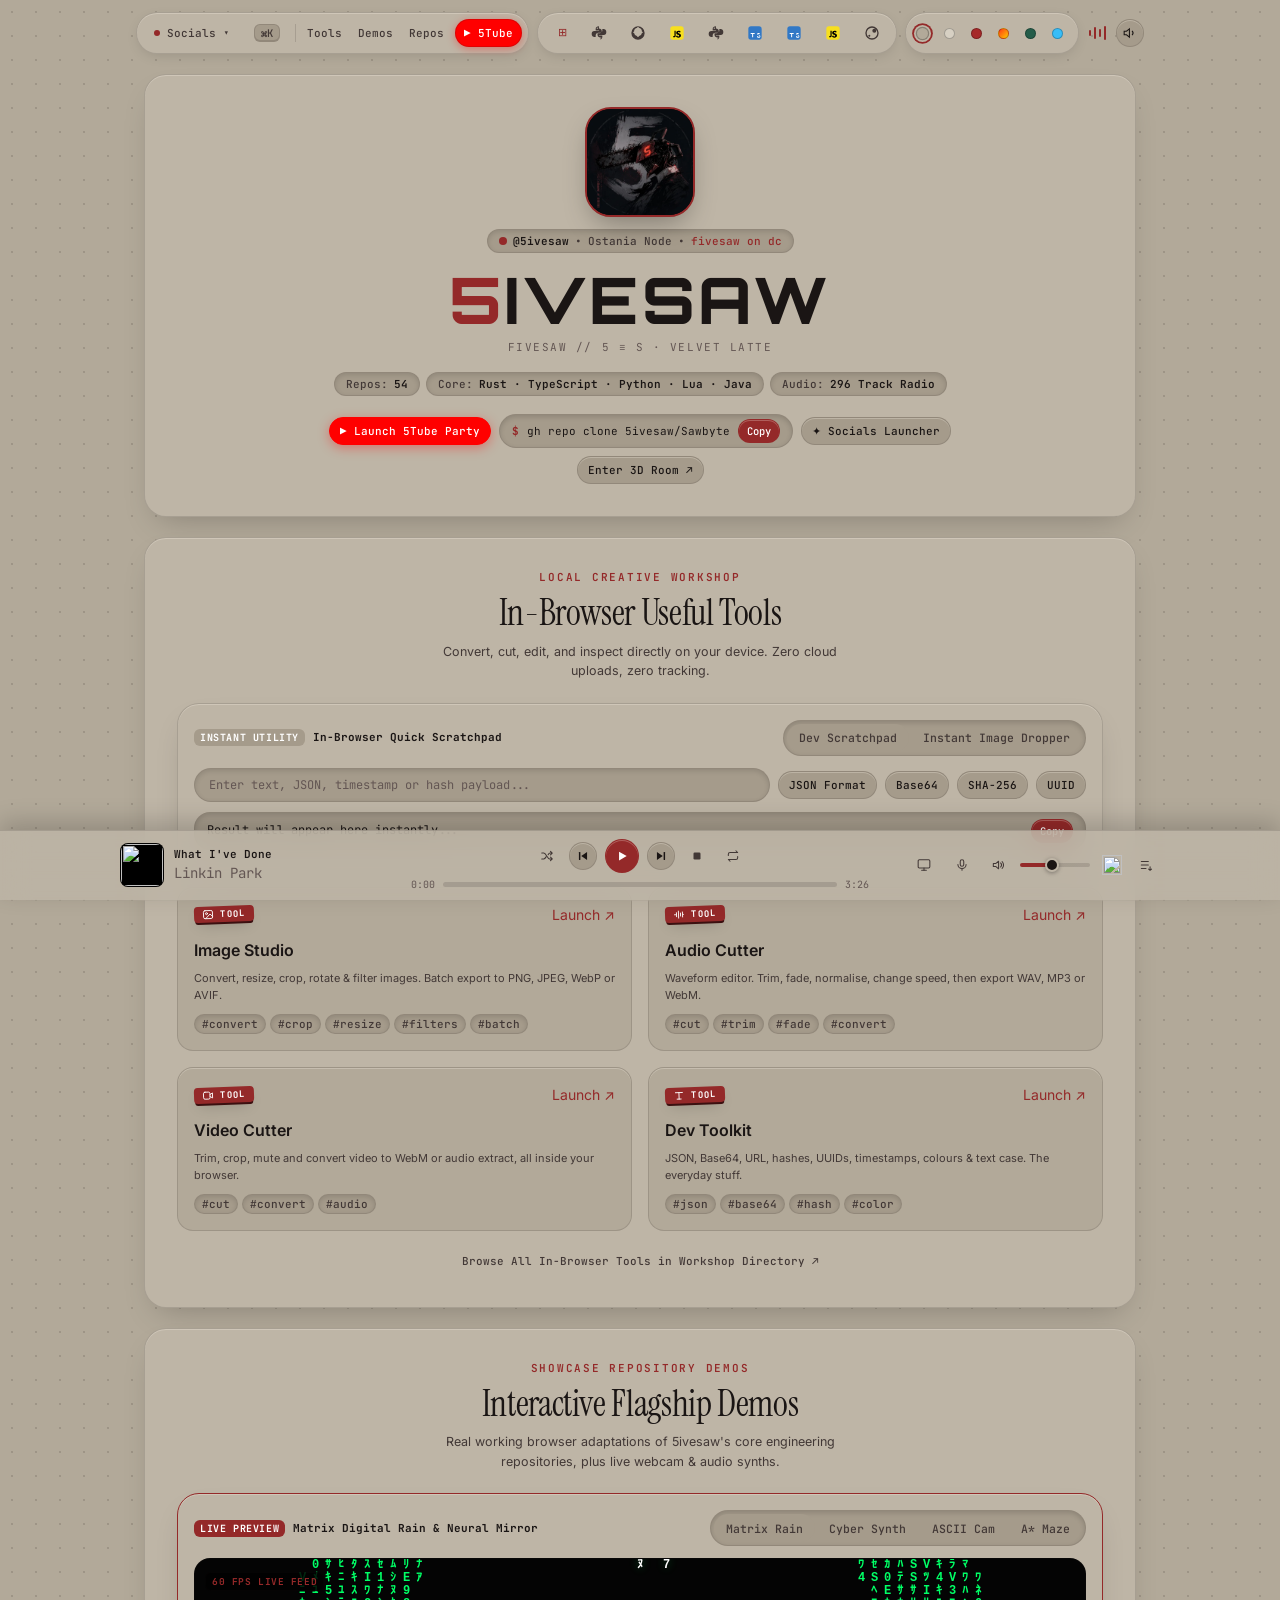
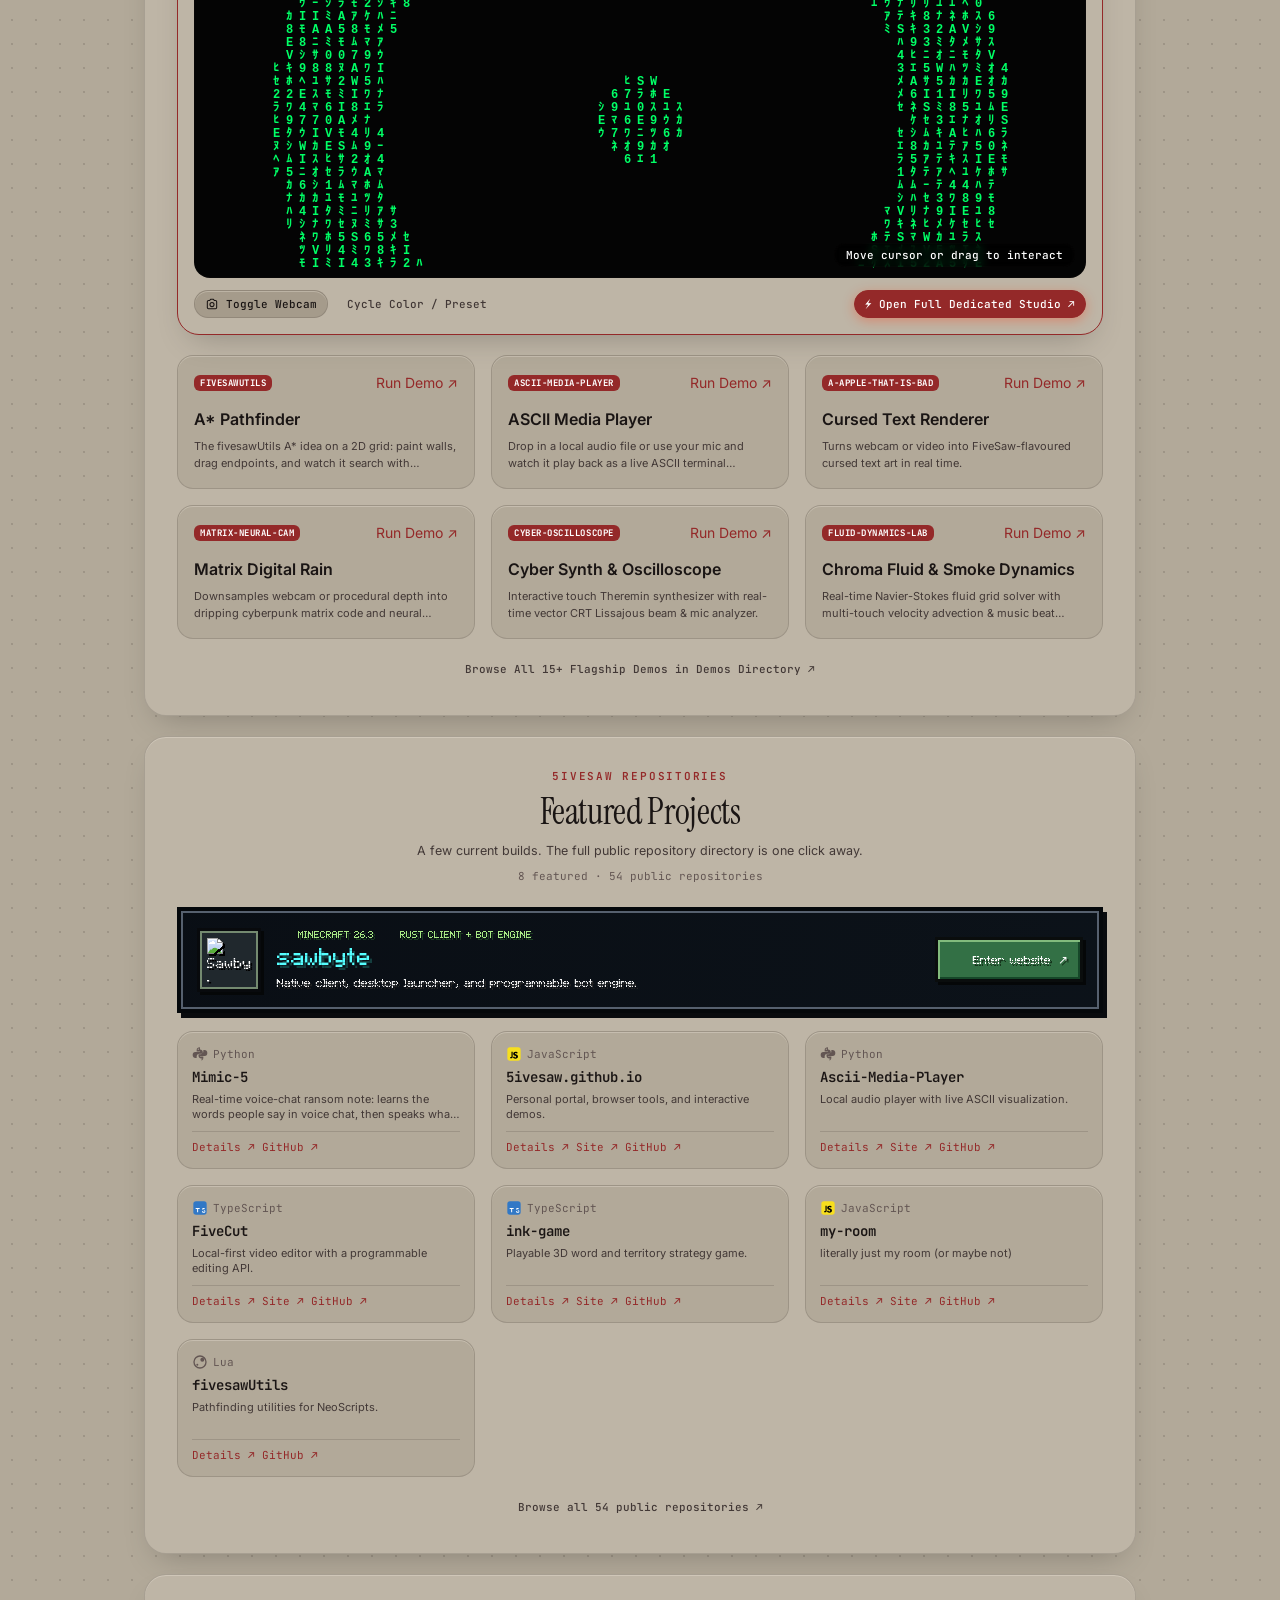
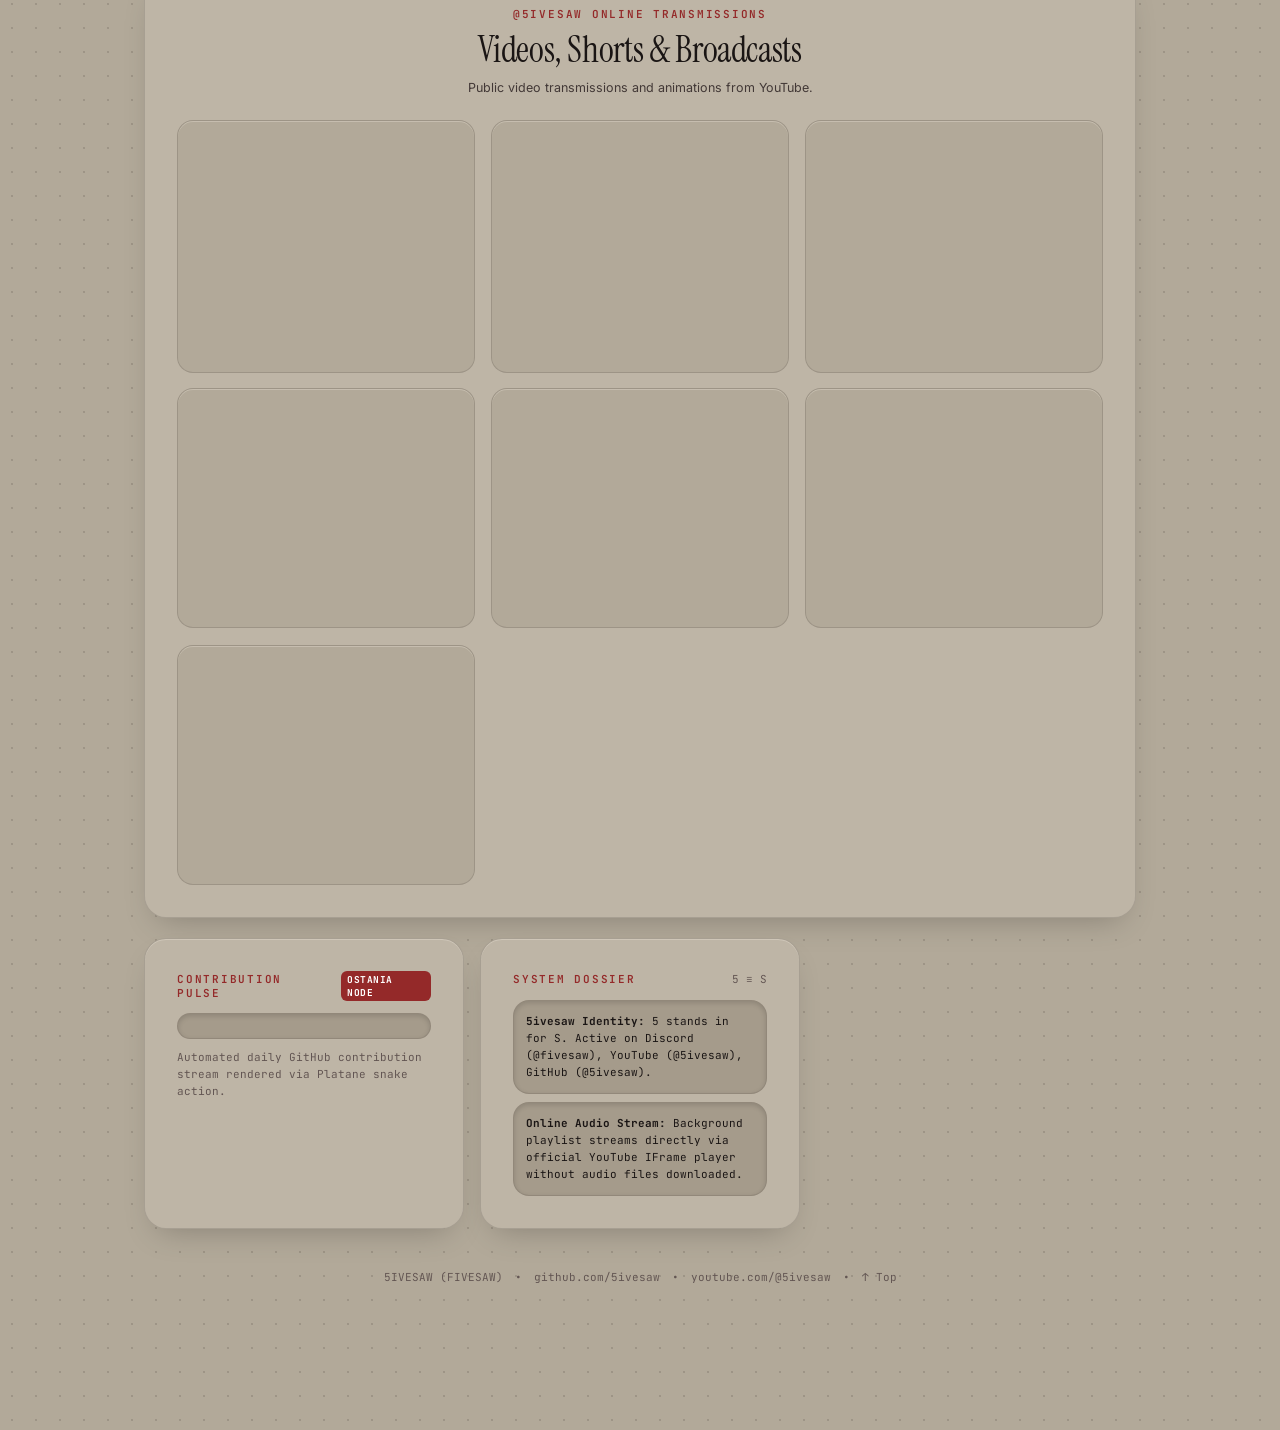
==== commit d13ad444: "Improve project directory and add disc maker" ====
--- a/docs/index.html
+++ b/docs/index.html
@@ -23,7 +23,7 @@
   <link href="https://fonts.googleapis.com/css2?family=Instrument+Serif:ital@0;1&family=Inter:wght@300;400;500;600;700&family=JetBrains+Mono:wght@400;500;600;700&family=Orbitron:wght@600;800&display=swap" rel="stylesheet" />
 
   <!-- Core Stylesheet -->
-  <link rel="stylesheet" href="./css/main.css?v=2.6" />
+  <link rel="stylesheet" href="./css/main.css?v=3.0" />
   <link rel="stylesheet" href="./css/tools.css?v=2.6" />
 
   <style>
@@ -365,7 +365,7 @@
         </a>
         <a href="#/repos" class="mobile-drawer-link" data-mview="repos">
           <svg viewBox="0 0 24 24" fill="none" stroke="currentColor" stroke-width="2" style="width:16px;height:16px;"><path d="M21 16V8a2 2 0 0 0-1-1.73l-7-4a2 2 0 0 0-2 0l-7 4A2 2 0 0 0 3 8v8a2 2 0 0 0 1 1.73l7 4a2 2 0 0 0 2 0l7-4A2 2 0 0 0 21 16z"/><polyline points="3.27 6.96 12 12.01 20.73 6.96"/><line x1="12" y1="22.08" x2="12" y2="12"/></svg>
-          <span>Repositories Directory (47+)</span>
+          <span>Repositories Directory</span>
         </a>
         <a href="#/5tube" class="mobile-drawer-link" data-mview="tube" style="color:#FF3B14;font-weight:700;">
           <svg viewBox="0 0 24 24" fill="none" stroke="currentColor" stroke-width="2" style="width:16px;height:16px;"><rect x="3" y="5" width="13" height="14" rx="3"/><path d="m16 10 5-3v10l-5-3"/></svg>
@@ -468,7 +468,7 @@
 
           <!-- Core Telemetry & Stack -->
           <div class="row wrap center xs mono" style="gap:6px;margin-top:4px;">
-            <span class="chip">Repos: <strong id="statRepos">47</strong></span>
+            <span class="chip">Repos: <strong id="statRepos">…</strong></span>
             <span class="chip">Core: <strong>Rust · TypeScript · Python · Lua · Java</strong></span>
             <span class="chip">Audio: <strong>296 Track Radio</strong></span>
           </div>
@@ -688,30 +688,19 @@
         </div>
       </section>
 
-      <!-- 4. REPOSITORY WORKSPACES (With search, filters, flagship view) -->
+      <!-- 4. FEATURED REPOSITORIES -->
       <section id="reposSection" class="card pad">
         <div class="section-head">
           <span class="eyebrow">5IVESAW REPOSITORIES</span>
-          <h2>Live Repository Workspaces</h2>
-          <div class="row wrap center" style="gap:8px;margin-top:8px;">
-            <div class="seg">
-              <button type="button" id="scopeFlagshipBtn" class="bg-paper-elevated font-semibold">★ Flagship</button>
-              <button type="button" id="scopeAllReposBtn">All Live Repos</button>
-            </div>
-            <div class="seg" role="tablist">
-              <button type="button" data-filter="all" class="repo-filter-btn bg-paper-elevated">All</button>
-              <button type="button" data-filter="systems" class="repo-filter-btn">Systems</button>
-              <button type="button" data-filter="interface" class="repo-filter-btn">Interface</button>
-              <button type="button" data-filter="tooling" class="repo-filter-btn">Tooling</button>
-            </div>
-            <input type="text" id="repoSearchInput" placeholder="Search repos or languages..." class="input" style="max-width:210px;height:32px;font-size:11.5px;" />
-          </div>
-          <span id="repoCountBadge" class="faint xs mono mt-2">Showing repositories...</span>
-        </div>
+          <h2>Featured Projects</h2>
+          <p class="muted sm">A few current builds. The full public repository directory is one click away.</p>
+          <span id="repoCountBadge" class="faint xs mono mt-2">Loading projects...</span>
+        </div>
+        <div id="sawbyteFeature"></div>
         <div id="repoContainer" class="grid grid-3"></div>
         <div class="row center" style="margin-top:16px;">
           <a href="#/repos" class="btn sm ghost mono" style="gap:6px;">
-            <span>Explore All 47+ Repositories in Standalone Directory ↗</span>
+            <span id="allReposLink">Browse all public repositories ↗</span>
           </a>
         </div>
       </section>
@@ -781,6 +770,7 @@
         <span class="eyebrow">UP NEXT (RADIO QUEUE)</span>
         <span class="xs mono accent">296 Songs</span>
       </div>
+      <a href="#/disc-maker" class="btn sm ghost">Open disc_maker studio →</a>
       <div id="dockQueueList" class="stack" style="gap:4px;margin-top:8px;"></div>
     </div>
 
@@ -826,6 +816,7 @@
         </button>
         <button type="button" id="dockMuteBtn" class="btn sm icon ghost" title="Mute"><span data-icon="vol"></span></button>
         <input type="range" id="dockVolSlider" min="0" max="100" value="45" style="max-width:70px;" title="Volume" />
+        <button type="button" id="dockSourceBtn" class="btn sm icon ghost dock-source-btn" title="Switch to disc_maker" aria-label="Switch to disc_maker"><img src="https://raw.githubusercontent.com/InventivetalentDev/minecraft-assets/1.21.4/assets/minecraft/textures/item/music_disc_creator.png" alt="" /></button>
         <button type="button" id="dockQueueToggle" class="btn sm icon ghost" title="Queue / Playlist"><span data-icon="list"></span></button>
       </div>
     </div>
@@ -1056,6 +1047,6 @@
   <div class="toast-host" role="status" aria-live="polite"></div>
 
   <!-- Application Script -->
-  <script type="module" src="./js/app.js?v=2.6"></script>
+  <script type="module" src="./js/app.js?v=3.0"></script>
 </body>
 </html>
--- a/docs/css/main.css
+++ b/docs/css/main.css
@@ -2169,10 +2169,140 @@
 }
 
 /* Off-screen rendering containment for silky smooth 60+ FPS scrolling */
-#repoContainer > *,
 #mediaGridContainer > *,
-#reposDirectoryGrid > *,
 #demosDirectoryGrid > * {
   content-visibility: auto;
   contain-intrinsic-size: 0 160px;
 }
+
+/* Sawbyte uses its own Minecraft font and real block/item textures from GitHub. */
+@font-face {
+  font-family: MinecraftOfficial;
+  src: url('../fonts/minecraft.ttf') format('truetype');
+  font-display: swap;
+}
+.sawbyte-feature {
+  display: flex;
+  align-items: center;
+  gap: 16px;
+  margin: 0 0 18px;
+  padding: 16px;
+  border: 4px solid #05080b;
+  border-radius: 0;
+  background-color: #151923;
+  background-image: linear-gradient(90deg, rgba(8, 13, 19, .89), rgba(9, 16, 22, .76)),
+    url('https://raw.githubusercontent.com/InventivetalentDev/minecraft-assets/1.21.4/assets/minecraft/textures/block/deepslate.png');
+  background-size: auto, 32px 32px;
+  box-shadow: inset 0 0 0 2px #56606e, 4px 5px 0 #090b0e;
+  color: #fff;
+  font-family: MinecraftOfficial, monospace;
+  image-rendering: pixelated;
+}
+.sawbyte-mark {
+  flex: 0 0 64px;
+  height: 64px;
+  display: grid;
+  place-items: center;
+  border: 3px solid #080a0d;
+  background: #20282d url('https://raw.githubusercontent.com/InventivetalentDev/minecraft-assets/1.21.4/assets/minecraft/textures/block/grass_block_side.png') center / 32px;
+  box-shadow: inset 0 0 0 2px #748a70, 3px 3px 0 #050708;
+}
+.sawbyte-mark img { width: 44px; height: 44px; object-fit: contain; image-rendering: pixelated; filter: drop-shadow(2px 2px 0 #000); }
+.sawbyte-copy { flex: 1; min-width: 0; }
+.sawbyte-eyebrow { display: flex; align-items: center; flex-wrap: wrap; gap: 5px; color: #a9e986; font-size: 10px; line-height: 1.4; text-shadow: 2px 2px #1a3b20; }
+.sawbyte-eyebrow img, .sawbyte-enter img { width: 16px; height: 16px; object-fit: contain; image-rendering: pixelated; }
+.sawbyte-copy h3 { margin: 3px 0 5px; color: #55ffff; font: 400 24px/1 MinecraftOfficial, monospace; text-shadow: 3px 3px #153f3f; }
+.sawbyte-copy p { margin: 0; color: #eee; font: 400 12px/1.45 MinecraftOfficial, monospace; text-shadow: 2px 2px #222; }
+.sawbyte-enter {
+  flex: 0 0 auto;
+  display: inline-flex;
+  align-items: center;
+  justify-content: center;
+  gap: 7px;
+  min-height: 45px;
+  padding: 9px 12px;
+  border: 3px solid #0a0d0d;
+  border-radius: 0;
+  background: #337045;
+  box-shadow: inset 2px 2px #82bb7d, inset -2px -2px #164729, 3px 3px #050708;
+  color: #fff;
+  font: 400 12px MinecraftOfficial, monospace;
+  text-shadow: 2px 2px #16351d;
+  text-decoration: none;
+  white-space: nowrap;
+}
+.sawbyte-enter:hover, .sawbyte-enter:focus-visible { background: #479557; color: #fff; outline: 2px solid #55ffff; outline-offset: 2px; }
+.repo-compact-card { display: flex; flex-direction: column; gap: 7px; padding: 14px; min-width: 0; }
+.repo-compact-top, .repo-compact-actions { display: flex; align-items: center; flex-wrap: wrap; gap: 7px; }
+.repo-compact-lang { display: inline-flex; align-items: center; gap: 5px; font: 11px var(--font-mono); color: var(--faint); }
+.repo-compact-card h3 { margin: 0; color: var(--ink); font-size: 14px; overflow-wrap: anywhere; }
+.repo-compact-card p { margin: 0; min-height: 32px; line-height: 1.4; }
+.repo-compact-actions { margin-top: auto; padding-top: 8px; border-top: 1px solid var(--line); font: 11px var(--font-mono); }
+.repo-compact-actions a { color: var(--accent); text-decoration: none; }
+.repo-compact-actions a:hover, .repo-compact-actions a:focus-visible { text-decoration: underline; }
+.repo-info-grid { display: grid; grid-template-columns: repeat(3,1fr); gap: 12px; margin-top: 12px; }
+.repo-info-grid > div { display: flex; flex-direction: column; gap: 2px; padding: 10px; border: 1px solid var(--line); border-radius: var(--r-sm); min-width: 0; }
+.repo-info-grid span { font: 10px var(--font-mono); color: var(--faint); }
+.repo-info-grid strong { font-size: 12px; overflow-wrap: anywhere; }
+.repo-info-grid a { color: var(--accent); }
+.repo-topic-row { display: flex; flex-wrap: wrap; gap: 5px; margin-top: 12px; }
+.repo-source-bar { display: flex; justify-content: space-between; align-items: center; gap: 12px; }
+.repo-source-bar p { margin: 4px 0 0; }
+@media (max-width: 640px) {
+  .sawbyte-feature { flex-wrap: wrap; gap: 12px; padding: 14px; }
+  .sawbyte-copy { flex-basis: calc(100% - 76px); }
+  .sawbyte-enter { width: 100%; text-align: center; }
+  .repo-info-grid { grid-template-columns: 1fr; gap: 6px; }
+  .repo-source-bar { flex-wrap: wrap; }
+}
+
+/* Sawbyte disc_maker, adapted to the portal's cards and music dock. */
+.disc-maker-page { max-width: 1040px; margin: 0 auto 40px; }
+.disc-maker-page h1 { margin: 2px 0 4px; font: 400 38px/1.2 var(--font-serif); }
+.disc-maker-page h2 { margin: 2px 0 3px; font: 400 24px/1.2 var(--font-serif); }
+.disc-maker-page p { margin: 0; }
+.dm-stage { display: flex; align-items: center; gap: 16px; padding: 17px; border: 2px solid #151923; background: #111823; color: #f5f5ee; border-radius: 8px; }
+.dm-stage .eyebrow { color: #83e0db; }
+.dm-stage .badge { margin-left: 5px; color: #c7f48f; background: #25392d; }
+.dm-stage h2 { color: #55ffff; font: 400 23px/1.1 MinecraftOfficial, monospace; text-shadow: 2px 2px #153f3f; }
+.dm-stage p, .dm-stage small { color: #d9e4e9; font: 11px/1.5 MinecraftOfficial, monospace; }
+.dm-stage-copy { flex: 1; min-width: 0; }
+.dm-disc-button { flex: 0 0 70px; width: 70px; height: 70px; display: grid; place-items: center; padding: 8px; border: 3px solid #060708; border-radius: 0; cursor: pointer; background: #3d2c1f url('https://raw.githubusercontent.com/InventivetalentDev/minecraft-assets/1.21.4/assets/minecraft/textures/block/jukebox_top.png') center / cover; box-shadow: inset 2px 2px #946c42, 3px 3px #050708; }
+.dm-disc-button img { width: 46px; height: 46px; image-rendering: pixelated; }
+.disc-spinning { animation: dm-spin 3s linear infinite; }
+@keyframes dm-spin { to { transform: rotate(360deg); } }
+.dm-stage-actions { display: flex; flex-direction: column; gap: 5px; align-items: stretch; }
+.dm-stage-actions .btn { min-height: 32px; justify-content: center; white-space: nowrap; }
+.dm-icon { display: inline-block; width: 17px; height: 17px; object-fit: contain; vertical-align: middle; image-rendering: pixelated; }
+.dm-controls-grid { display: grid; grid-template-columns: repeat(4,minmax(0,1fr)); gap: 10px; margin: 15px 0 18px; }
+.dm-control { display: flex; flex-direction: column; gap: 7px; padding: 11px 12px; border: 1px solid var(--line); border-radius: var(--r-sm); background: var(--surface); min-width: 0; }
+.dm-control > span { display: flex; justify-content: space-between; gap: 8px; color: var(--ink); font: 11px var(--font-mono); }
+.dm-control output { color: var(--accent); white-space: nowrap; }
+.dm-control .input { width: 100%; height: 32px; font-size: 11px; }
+.dm-control input[type="range"] { width: 100%; accent-color: var(--accent); }
+.dm-sequencer-head { display: flex; justify-content: space-between; align-items: end; gap: 10px; margin-bottom: 8px; }
+.dm-sequencer-scroll { overflow-x: auto; border: 1px solid var(--line); border-radius: var(--r-sm); background: var(--surface); padding: 10px; }
+#dm-sequencer-grid { min-width: 720px; display: grid; gap: 5px; }
+.sequencer-row { display: grid; grid-template-columns: 165px repeat(16,minmax(0,1fr)); gap: 3px; align-items: center; }
+.seq-track-label { display: flex; align-items: center; gap: 6px; min-width: 0; font: 10px var(--font-mono); color: var(--ink); cursor: pointer; }
+.seq-track-label span { overflow: hidden; text-overflow: ellipsis; white-space: nowrap; }
+.seq-track-label img { width: 18px; height: 18px; image-rendering: pixelated; }
+.seq-cell { display: grid; place-items: center; min-width: 0; height: 28px; border: 1px solid var(--line-strong); border-radius: 3px; background: var(--elevated); color: #fff; font: 9px var(--font-mono); cursor: pointer; }
+.seq-cell.beat-marker { border-color: var(--accent); }
+.seq-cell.active-step { background: #256f6a; border-color: #55ffff; }
+.seq-cell.track-bass.active-step { background: #584597; border-color: #aa89e4; }
+.seq-cell.track-drums.active-step { background: #9a5330; border-color: #e5a05f; }
+.seq-cell.track-fx.active-step { background: #7d427e; border-color: #d893df; }
+.seq-cell.playhead-now { outline: 2px solid #e8c952; outline-offset: -2px; box-shadow: 0 0 8px #e8c952; }
+.dm-export { display: flex; flex-direction: column; gap: 12px; }
+.dm-export-controls { display: flex; flex-wrap: wrap; align-items: end; gap: 8px; }
+.dm-export-controls label { display: flex; flex-direction: column; gap: 3px; font: 10px var(--font-mono); color: var(--faint); }
+.dm-export-controls .input { height: 34px; min-width: 110px; font-size: 11px; }
+#dm-exported-preview-wrap { align-items: center; flex-wrap: wrap; gap: 10px; border-top: 1px solid var(--line); padding-top: 10px; font: 11px var(--font-mono); }
+#dm-exported-audio-preview { min-width: 220px; max-width: 100%; height: 34px; }
+#dockSourceSelect { width: 96px; flex: 0 0 auto; height: 30px; font: 10px var(--font-mono); }
+@media (max-width: 900px) { .dm-controls-grid { grid-template-columns: repeat(2,minmax(0,1fr)); } .dm-stage { flex-wrap: wrap; } .dm-stage-actions { flex-direction: row; width: 100%; flex-wrap: wrap; } }
+@media (max-width: 640px) { .dm-controls-grid { grid-template-columns: 1fr; } .dm-disc-button { flex-basis: 54px; width: 54px; height: 54px; } .dm-disc-button img { width: 36px; height: 36px; } .dm-stage-copy { flex-basis: calc(100% - 72px); } .dm-stage-actions .btn { flex: 1; } #dockSourceSelect { width: 76px; font-size: 9px; } }
+
+.dock-source-btn img { width: 20px; height: 20px; image-rendering: pixelated; }
+.disc-source #dockShuffleBtn, .disc-source #dockRepeatBtn { display: none; }
